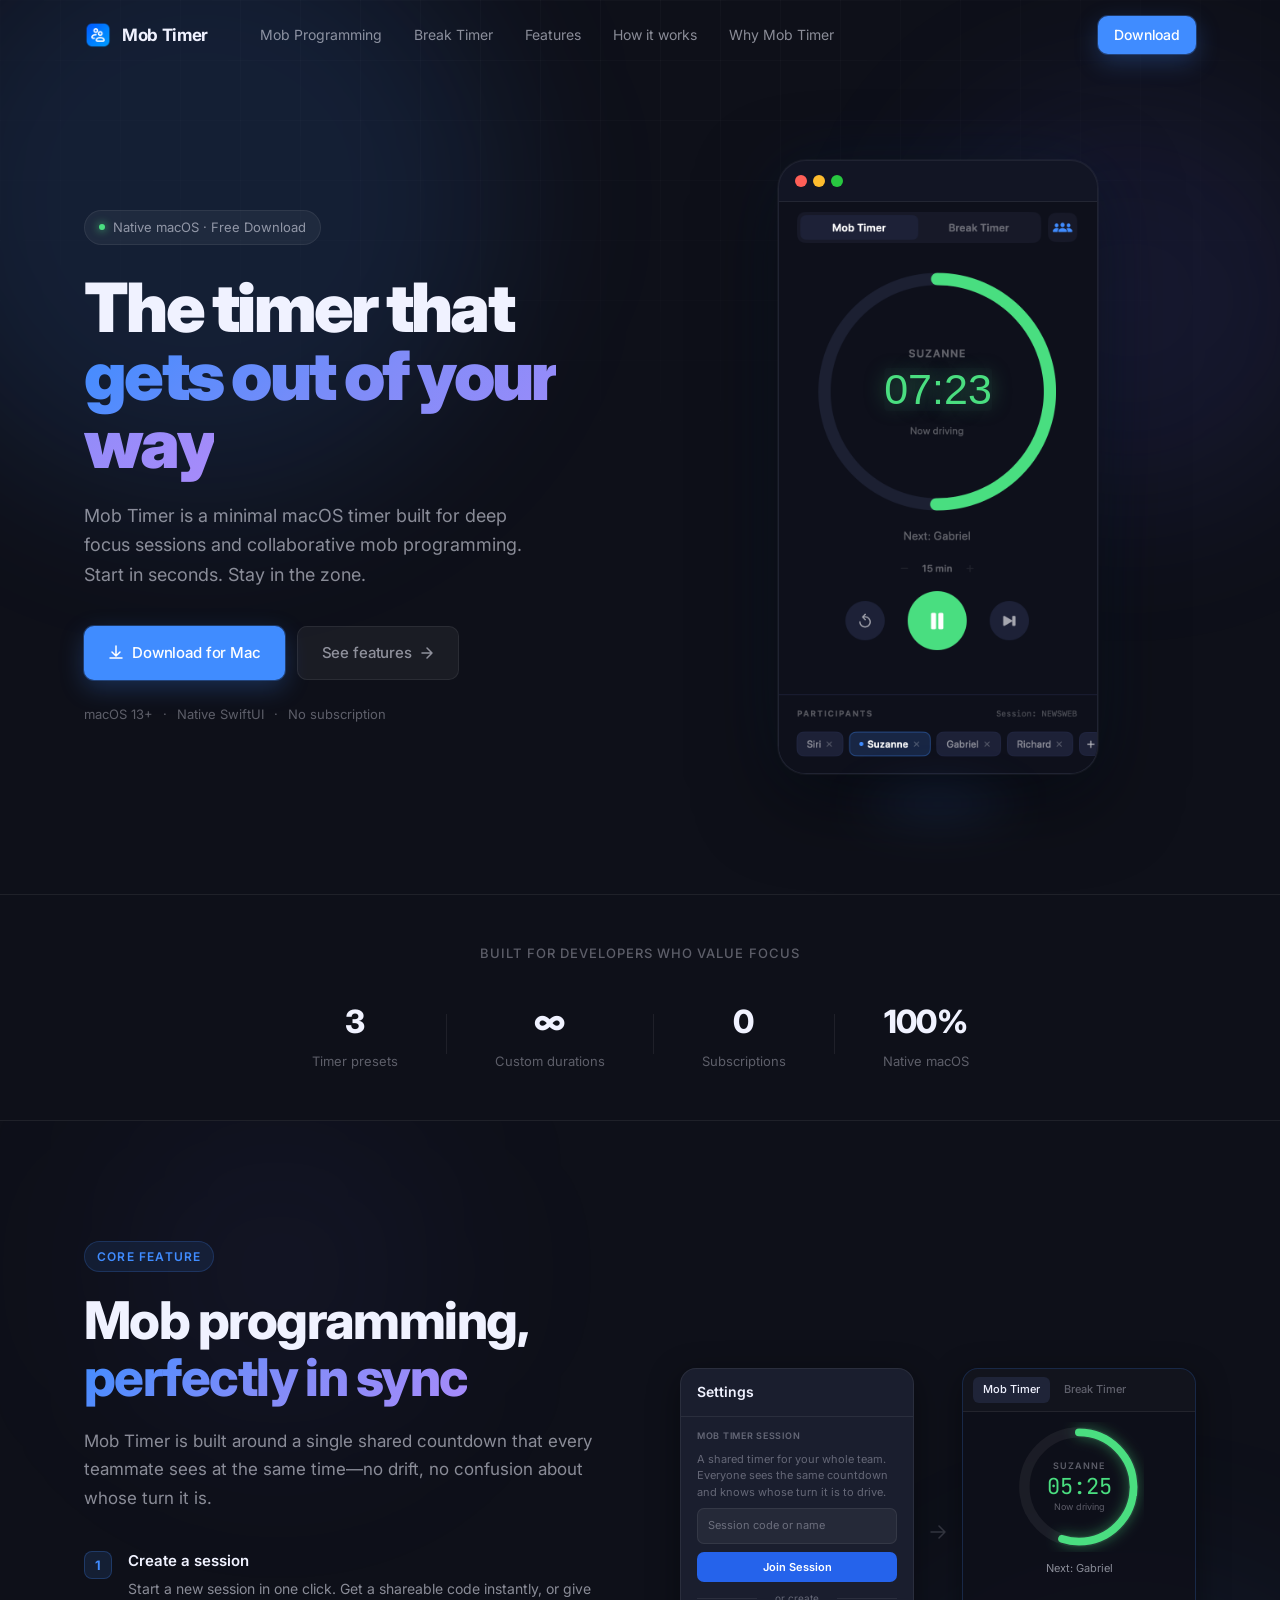
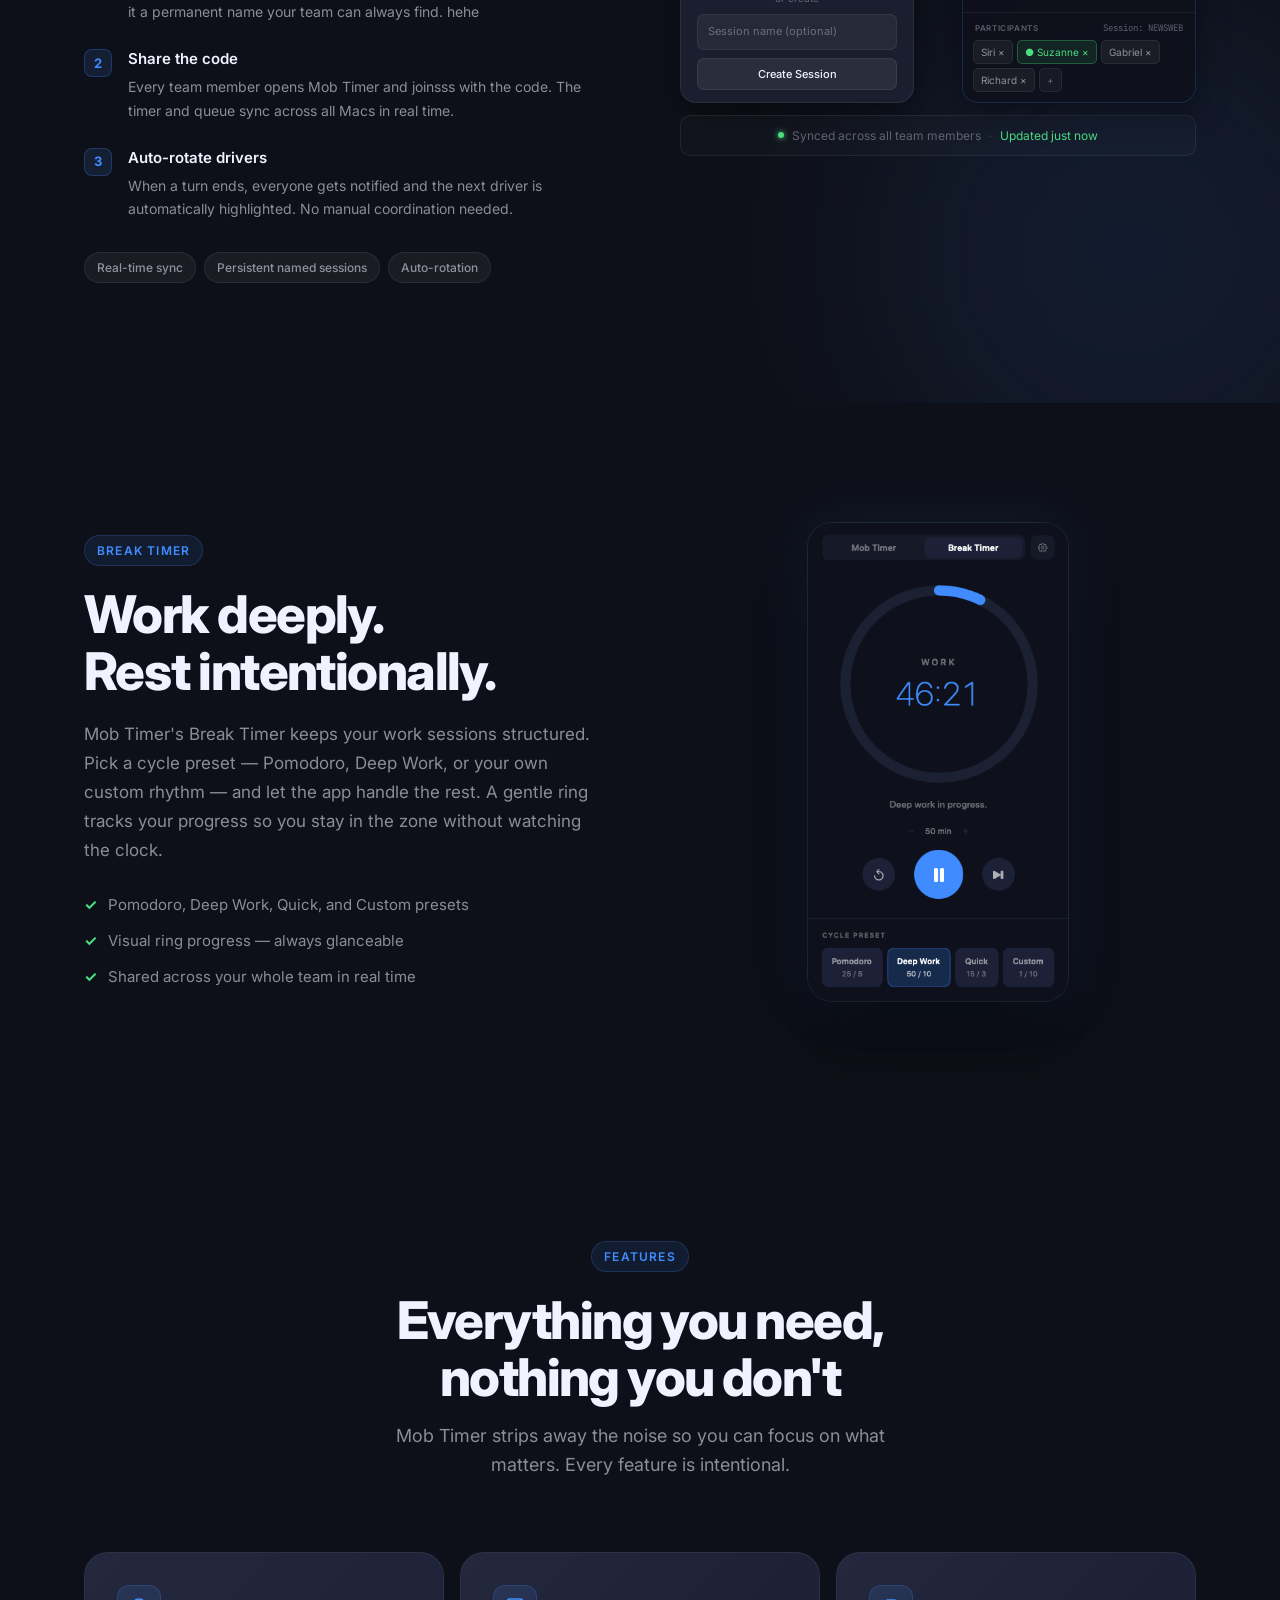
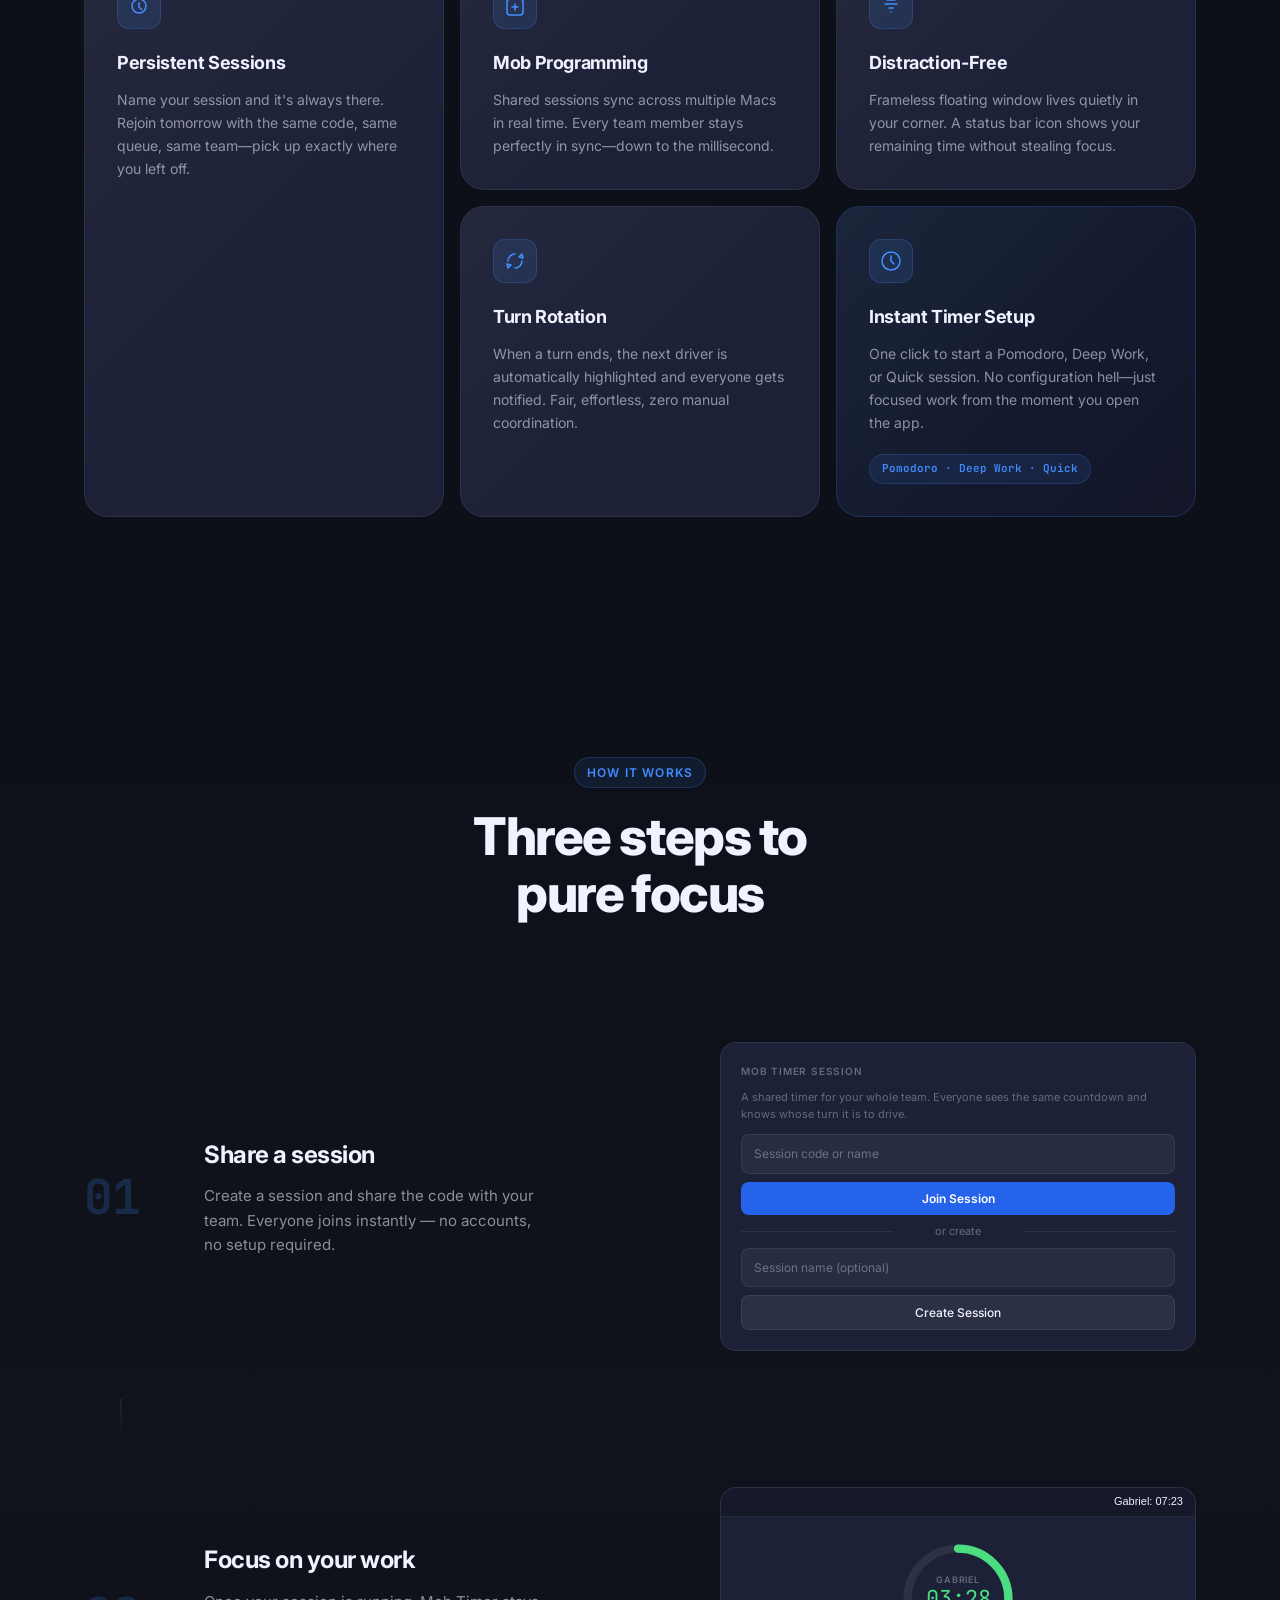
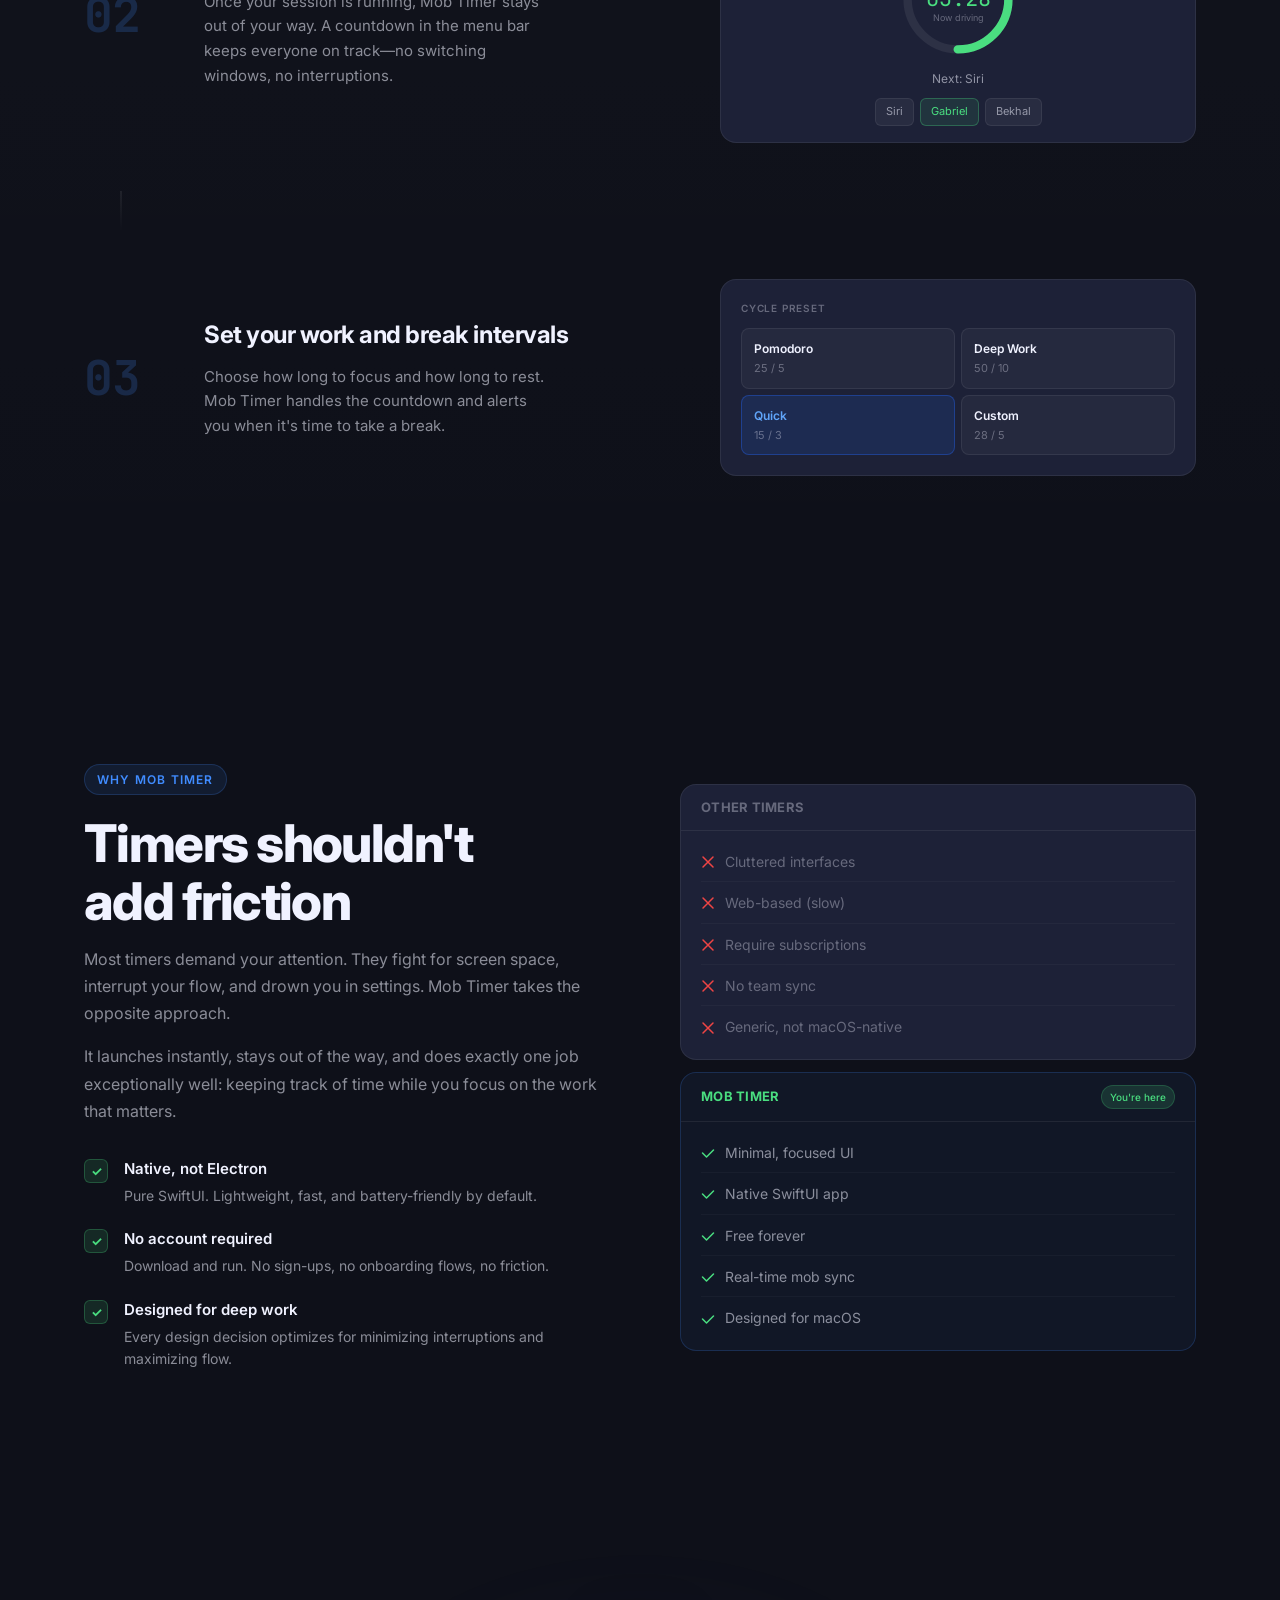
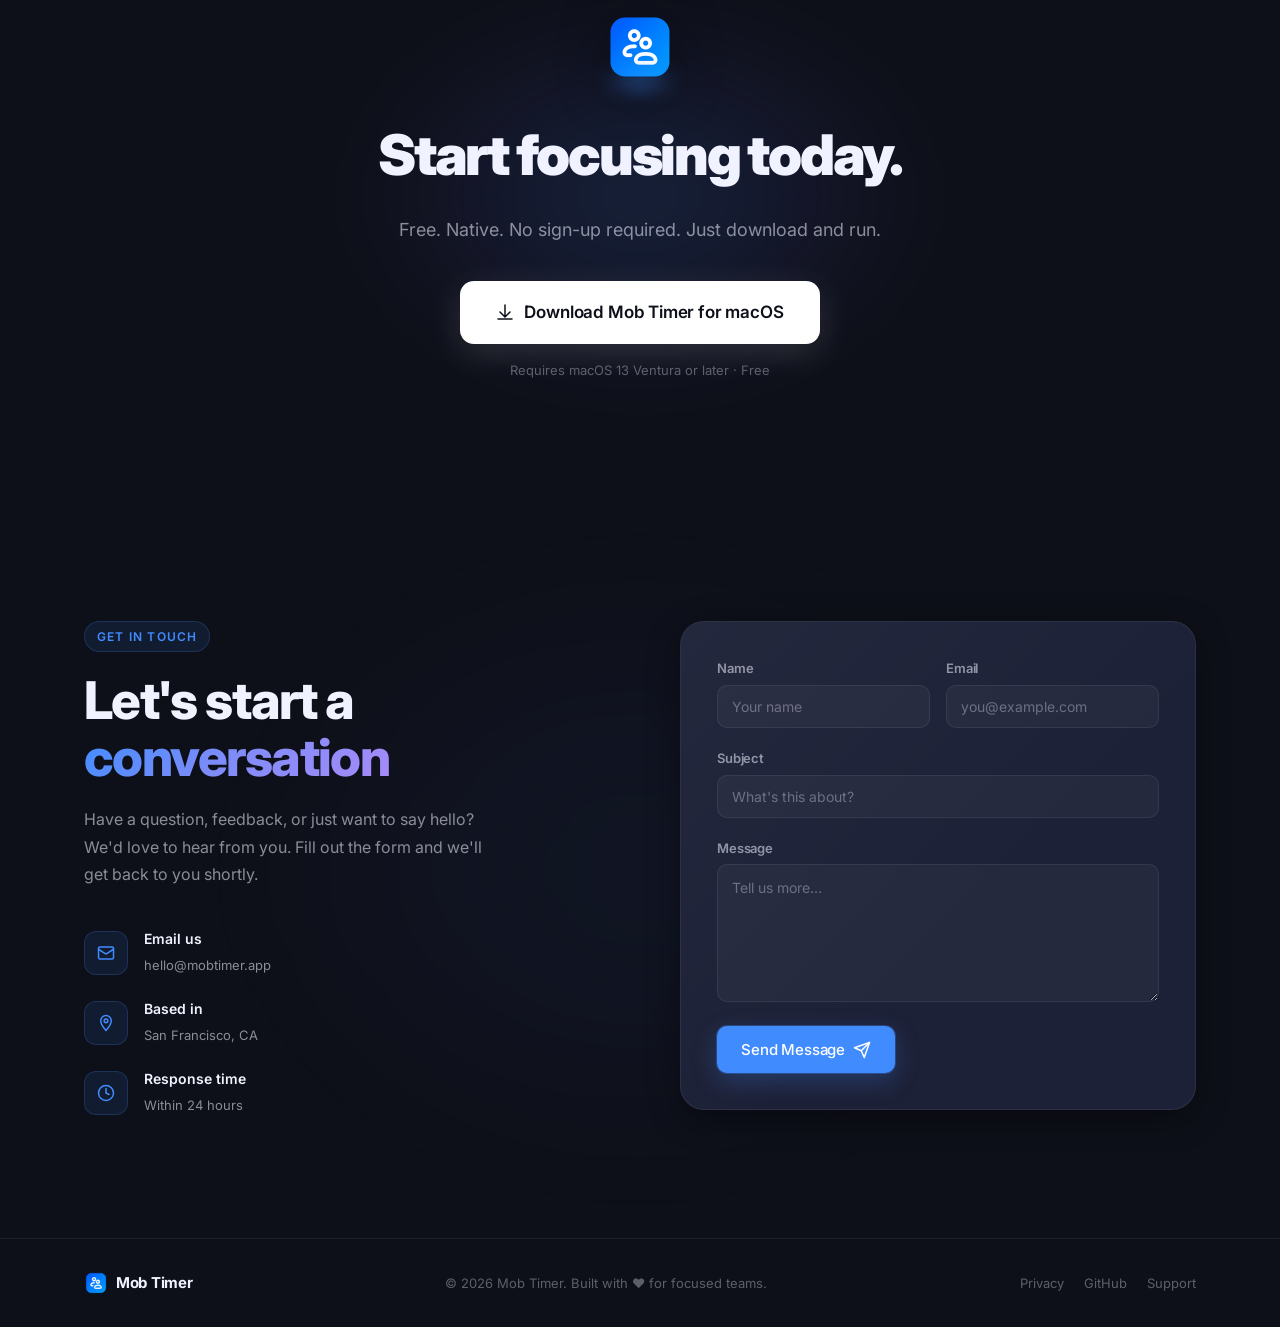
==== index.html @ cf14f9a5 "Initial commit" ====
<!DOCTYPE html>
<html lang="en" data-theme="dark">
  <head>
    <meta charset="UTF-8">
    <meta name="viewport" content="width=device-width, initial-scale=1.0">
    <link rel="icon" type="image/png" sizes="32x32" href="images/logo.png">
    <link rel="apple-touch-icon" sizes="180x180" href="apple-touch-icon.png">
    <title>Mob Timer — Focus Timer for macOS</title>
    <meta name="description"
      content="A minimal macOS timer designed for deep focus and mob programming. Start instantly, stay focused, get notified.">
    <link rel="stylesheet" href="style.css">
    <link rel="preconnect" href="https://fonts.googleapis.com">
    <link rel="preconnect" href="https://fonts.gstatic.com" crossorigin="">
    <link
      href="https://fonts.googleapis.com/css2?family=Inter:wght@300;400;500;600;700;800;900&amp;family=JetBrains+Mono:wght@400;500&amp;display=swap"
      rel="stylesheet">
    <script>
      window.va = window.va || function() {
        (window.vaq = window.vaq || []).push(arguments);
      };
    </script>
    <script defer src="/_vercel/insights/script.js"></script>
  </head>
  <body>
    <nav class="nav" id="nav">
      <div class="nav-inner">
        <a href="#" class="nav-logo">
          <img src="/images/logo.png" alt="Mob Timer" width="28" height="28">
          <span>Mob Timer</span>
        </a>
        <button class="nav-toggle" id="nav-toggle" aria-label="Toggle navigation" aria-expanded="false">
          <span class="hamburger-line"></span>
          <span class="hamburger-line"></span>
          <span class="hamburger-line"></span>
        </button>

        <ul class="nav-links" id="nav-links">
          <li><a href="#mob-programming">Mob Programming</a></li>
          <li><a href="#break-timer">Break Timer</a></li>
          <li><a href="#features">Features</a></li>
          <li><a href="#how-it-works">How it works</a></li>
          <li><a href="#why-mob-timer">Why Mob Timer</a></li>
        </ul>
        <a href="#download" class="btn btn-sm btn-primary nav-download-btn">Download</a>
      </div>

      <!-- Mobile menu overlay -->
      <div class="mobile-menu-overlay" id="mobile-menu-overlay"></div>

      <!-- Mobile menu panel -->
      <div class="mobile-menu" id="mobile-menu">
        <ul class="mobile-menu-links">
          <li><a href="#mob-programming">Mob Programming</a></li>
          <li><a href="#break-timer">Break Timer</a></li>
          <li><a href="#features">Features</a></li>
          <li><a href="#how-it-works">How it works</a></li>
          <li><a href="#why-mob-timer">Why Mob Timer</a></li>
          <li><a href="#contact">Contact</a></li>
        </ul>
        <div class="mobile-menu-footer">
          <a href="#download" class="btn btn-primary btn-lg mobile-menu-download">
            <svg width="16" height="16" viewBox="0 0 16 16" fill="none">
              <path d="M8 1v9M4 7l4 4 4-4M2 13h12" stroke="currentColor" stroke-width="1.5" stroke-linecap="round"
                stroke-linejoin="round"></path>
            </svg>
            Download for Mac
          </a>
          <div class="mobile-menu-meta">
            <span>macOS 13+</span>
            <span class="meta-dot">·</span>
            <span>Free</span>
          </div>
        </div>
      </div>
    </nav>

    <!-- ========== HERO ========== -->
    <section class="hero" id="hero">
      <div class="hero-bg">
        <div class="hero-glow hero-glow-1"></div>
        <div class="hero-glow hero-glow-2"></div>
        <div class="hero-grid"></div>
      </div>

      <div class="container">
        <div class="hero-content">
          <div class="hero-badge"><span class="badge-dot"></span>Native macOS · Free Download</div>

          <h1 class="hero-title" data-klar-edit>The timer that<br><span class="gradient-text">gets out of your
              way</span></h1>

          <p class="hero-subtitle">Mob Timer is a minimal macOS timer built for deep focus sessions and collaborative
            mob programming. Start in seconds. Stay in the zone.</p>

          <div class="hero-actions">
            <a href="#download" class="btn btn-primary btn-lg">
              <svg width="16" height="16" viewBox="0 0 16 16" fill="none">
                <path d="M8 1v9M4 7l4 4 4-4M2 13h12" stroke="currentColor" stroke-width="1.5" stroke-linecap="round"
                  stroke-linejoin="round"></path>
              </svg>
              Download for Mac
            </a>
            <a href="/assets/Mob Timer.dmg" download="" class="btn btn-ghost btn-lg">
              See features
              <svg width="14" height="14" viewBox="0 0 14 14" fill="none">
                <path d="M2 7h10M7 2l5 5-5 5" stroke="currentColor" stroke-width="1.5" stroke-linecap="round"
                  stroke-linejoin="round"></path>
              </svg>
            </a>
          </div>

          <div class="hero-meta">
            <span>macOS 13+</span>
            <span class="meta-dot">·</span>
            <span>Native SwiftUI</span>
            <span class="meta-dot">·</span>
            <span>No subscription</span>
          </div>
        </div>

        <!-- App Window Mockup -->
        <div class="hero-visual">
          <div class="app-window app-window-mob">
            <div class="window-chrome">
              <div class="window-dots">
                <span class="dot dot-red"></span>
                <span class="dot dot-yellow"></span>
                <span class="dot dot-green"></span>
              </div>
            </div>
            <div class="window-body mob-window-body">
              <img src="/images/app-screenshot.png" alt="Mob Timer app" class="app-screenshot">
              <div class="screenshot-time-overlay" id="screenshot-timer">
                07:28
              </div>
            </div>
          </div>
          <div class="window-reflection"></div>
        </div>
      </div>
    </section>

    <!-- ========== SOCIAL PROOF ========== -->
    <section class="social-proof" id="social-proof">
      <div class="container">
        <p class="proof-label">Built for developers who value focus</p>
        <div class="proof-stats">
          <div class="stat">
            <span class="stat-num">3</span>
            <span class="stat-desc">Timer presets</span>
          </div>
          <div class="stat-divider"></div>
          <div class="stat">
            <span class="stat-num">∞</span>
            <span class="stat-desc">Custom durations</span>
          </div>
          <div class="stat-divider"></div>
          <div class="stat">
            <span class="stat-num">0</span>
            <span class="stat-desc">Subscriptions</span>
          </div>
          <div class="stat-divider"></div>
          <div class="stat">
            <span class="stat-num">100%</span>
            <span class="stat-desc">Native macOS</span>
          </div>
        </div>
      </div>
    </section>

    <!-- ========== MOB PROGRAMMING ========== -->
    <section class="mob-section" id="mob-programming">
      <div class="mob-bg">
        <div class="mob-glow mob-glow-1"></div>
        <div class="mob-glow mob-glow-2"></div>
      </div>
      <div class="container">
        <div class="mob-layout">
          <div class="mob-copy">
            <div class="section-tag">Core Feature</div>
            <h2 class="section-title" style="text-align: left">
              Mob programming,<br><span class="gradient-text">perfectly in sync</span>
            </h2>
            <p class="mob-lead">
              Mob Timer is built around a single shared countdown that every
              teammate sees at the same time—no drift, no confusion about whose
              turn it is.
            </p>

            <div class="mob-steps" data-klar-list>
              <div class="mob-step">
                <div class="mob-step-num">1</div>
                <div>
                  <strong>Create a session</strong>
                  <p>Start a new session in one click. Get a shareable code instantly, or give it a permanent name your
                    team can always find. hehe</p>
                </div>
              </div>
              <div class="mob-step">
                <div class="mob-step-num">2</div>
                <div>
                  <strong>Share the code</strong>
                  <p>Every team member opens Mob Timer and joinsss with the code. The timer and queue sync across all
                    Macs in real time.</p>
                </div>
              </div>
              <div class="mob-step">
                <div class="mob-step-num">3</div>
                <div>
                  <strong>Auto-rotate drivers</strong>
                  <p>
                    When a turn ends, everyone gets notified and the next driver
                    is automatically highlighted. No manual coordination needed.
                  </p>
                </div>
              </div>
            </div>

            <div class="mob-tags" data-list><span class="mob-tag">Real-time sync</span>
              <span class="mob-tag">Persistent named sessions</span>
              <span class="mob-tag">Auto-rotation</span>
            </div>
          </div>

          <div class="mob-visual">
            <div class="mob-flow">
              <!-- Settings / Join card -->
              <div class="flow-card flow-card-create">
                <div class="flow-settings-title">Settings</div>
                <div class="flow-settings-section">
                  <div class="flow-settings-label">MOB TIMER SESSION</div>
                  <div class="flow-settings-desc">
                    A shared timer for your whole team. Everyone sees the same
                    countdown and knows whose turn it is to drive.
                  </div>
                  <div class="flow-input-field">Session code or name</div>
                  <button class="flow-join-btn">Join Session</button>
                  <div class="flow-or-divider">or create</div>
                  <div class="flow-input-field">Session name (optional)</div>
                  <button class="flow-create-btn">Create Session</button>
                </div>
              </div>

              <!-- Arrow -->
              <div class="flow-arrow">
                <svg width="24" height="24" viewBox="0 0 24 24" fill="none">
                  <path d="M5 12h14M13 6l6 6-6 6" stroke="currentColor" stroke-width="1.5" stroke-linecap="round"
                    stroke-linejoin="round"></path>
                </svg>
              </div>

              <!-- Active Mob Timer card -->
              <div class="flow-card flow-card-active">
                <div class="flow-app-tabs">
                  <span class="flow-app-tab active">Mob Timer</span>
                  <span class="flow-app-tab">Break Timer</span>
                </div>

                <div class="flow-ring-wrap">
                  <svg viewBox="0 0 100 100" class="flow-ring-svg">
                    <circle cx="50" cy="50" r="42" class="ring-track"></circle>
                    <circle cx="50" cy="50" r="42" class="ring-progress flow-ring-progress" style="--progress: 0.55">
                    </circle>
                  </svg>
                  <div class="flow-ring-inner">
                    <div class="flow-driver-name">SUZANNE</div>
                    <span class="flow-time" id="flow-time">05:06</span>
                    <div class="flow-driving-sub">Now driving</div>
                  </div>
                </div>

                <div class="flow-next-label">Next: Gabriel</div>

                <div style="flex: 1"></div>

                <div class="flow-participants-bar">
                  <span class="flow-p-label">PARTICIPANTS</span>
                  <span class="flow-session-code">Session: NEWSWEB</span>
                </div>
                <div class="flow-chips">
                  <span class="flow-chip">Siri ×</span>
                  <span class="flow-chip flow-chip-active">● Suzanne ×</span>
                  <span class="flow-chip">Gabriel ×</span>
                  <span class="flow-chip">Richard ×</span>
                  <span class="flow-chip flow-chip-add">+</span>
                </div>

                <!-- Notification toast -->
                <div class="flow-toast" id="flow-toast">
                  <span class="flow-toast-icon">🔔</span>
                  <div class="flow-toast-text">
                    <strong>Turn complete!</strong>
                    <span>Gabriel is now driving.</span>
                  </div>
                </div>
              </div>
            </div>

            <!-- Sync indicator -->
            <div class="mob-sync-bar">
              <div class="sync-dot"></div>
              <span>Synced across all team members</span>
              <span class="sync-sep">·</span>
              <span class="sync-ts">Updated just now</span>
            </div>
          </div>
        </div>
      </div>
    </section>

    <!-- ========== BREAK TIMER ========== -->
    <section class="app-showcase" id="break-timer">
      <div class="container">
        <div class="app-showcase-inner">
          <div class="app-showcase-content">
            <div class="section-tag">Break Timer</div>
            <h2 class="section-title" style="text-align: left">Work deeply.<br>Rest intentionally.</h2>
            <p class="app-showcase-desc">
              Mob Timer's Break Timer keeps your work sessions structured. Pick
              a cycle preset — Pomodoro, Deep Work, or your own custom rhythm —
              and let the app handle the rest. A gentle ring tracks your
              progress so you stay in the zone without watching the clock.
            </p>
            <ul class="app-showcase-points">
              <li>Pomodoro, Deep Work, Quick, and Custom presets</li>
              <li>Visual ring progress — always glanceable</li>
              <li>Shared across your whole team in real time</li>
            </ul>
          </div>
          <div class="app-showcase-visual">
            <img src="/images/app-break-timer.png" alt="Mob Timer Break Timer" class="app-showcase-img">
          </div>
        </div>
      </div>
    </section>

    <!-- ========== FEATURES ========== -->
    <section class="features" id="features">
      <div class="container">
        <div class="section-header">
          <div class="section-tag">Features</div>
          <h2 class="section-title">Everything you need,<br>nothing you don't</h2>
          <p class="section-subtitle">
            Mob Timer strips away the noise so you can focus on what matters.
            Every feature is intentional.
          </p>
        </div>

        <div class="features-grid">
          <div class="feature-card feature-card-large">
            <div class="feature-icon">
              <svg width="22" height="22" viewBox="0 0 22 22" fill="none">
                <path d="M11 3C7.134 3 4 6.134 4 10s3.134 7 7 7 7-3.134 7-7-3.134-7-7-7z" stroke="currentColor"
                  stroke-width="1.5"></path>
                <path d="M11 7v4l2.5 2.5" stroke="currentColor" stroke-width="1.5" stroke-linecap="round"></path>
              </svg>
            </div>
            <h3>Persistent Sessions</h3>
            <p>
              Name your session and it's always there. Rejoin tomorrow with the
              same code, same queue, same team—pick up exactly where you left
              off.
            </p>
          </div>

          <div class="feature-card">
            <div class="feature-icon">
              <svg width="22" height="22" viewBox="0 0 22 22" fill="none">
                <rect x="3" y="3" width="16" height="16" rx="3" stroke="currentColor" stroke-width="1.5"></rect>
                <path d="M8 11h6M11 8v6" stroke="currentColor" stroke-width="1.5" stroke-linecap="round"></path>
              </svg>
            </div>
            <h3>Mob Programming</h3>
            <p>
              Shared sessions sync across multiple Macs in real time. Every team
              member stays perfectly in sync—down to the millisecond.
            </p>
          </div>

          <div class="feature-card">
            <div class="feature-icon">
              <svg width="22" height="22" viewBox="0 0 22 22" fill="none">
                <path d="M7 4h8M5 8h12M9 12h4M11 16v0" stroke="currentColor" stroke-width="1.5" stroke-linecap="round">
                </path>
              </svg>
            </div>
            <h3>Distraction-Free</h3>
            <p>
              Frameless floating window lives quietly in your corner. A status
              bar icon shows your remaining time without stealing focus.
            </p>
          </div>

          <div class="feature-card">
            <div class="feature-icon">
              <svg width="22" height="22" viewBox="0 0 22 22" fill="none">
                <path d="M4 11a7 7 0 0 1 7-7M18 11a7 7 0 0 1-7 7" stroke="currentColor" stroke-width="1.5"
                  stroke-linecap="round"></path>
                <path d="M15 7l3-3 1 4-4-1M7 15l-3 3-1-4 4 1" stroke="currentColor" stroke-width="1.5"
                  stroke-linecap="round" stroke-linejoin="round"></path>
              </svg>
            </div>
            <h3>Turn Rotation</h3>
            <p>
              When a turn ends, the next driver is automatically highlighted and
              everyone gets notified. Fair, effortless, zero manual
              coordination.
            </p>
          </div>

          <div class="feature-card feature-card-accent">
            <div class="feature-icon">
              <svg width="22" height="22" viewBox="0 0 22 22" fill="none">
                <circle cx="11" cy="11" r="9" stroke="currentColor" stroke-width="1.5"></circle>
                <path d="M11 6v5l3 3" stroke="currentColor" stroke-width="1.5" stroke-linecap="round"></path>
              </svg>
            </div>
            <h3>Instant Timer Setup</h3>
            <p>
              One click to start a Pomodoro, Deep Work, or Quick session. No
              configuration hell—just focused work from the moment you open the
              app.
            </p>
            <div class="feature-pill">Pomodoro · Deep Work · Quick</div>
          </div>
        </div>
      </div>
    </section>

    <!-- ========== HOW IT WORKS ========== -->
    <section class="how-it-works" id="how-it-works">
      <div class="container">
        <div class="section-header">
          <div class="section-tag">How it works</div>
          <h2 class="section-title">Three steps to<br>pure focus</h2>
        </div>

        <div class="steps">
          <div class="step">
            <div class="step-number">01</div>
            <div class="step-content">
              <h3>Share a session</h3>
              <p>
                Create a session and share the code with your team. Everyone
                joins instantly — no accounts, no setup required.
              </p>
            </div>
            <div class="step-visual">
              <div class="step-card step-card-session">
                <div class="app-settings-label">MOB TIMER SESSION</div>
                <div class="app-settings-desc">
                  A shared timer for your whole team. Everyone sees the same
                  countdown and knows whose turn it is to drive.
                </div>
                <div class="app-input-field">Session code or name</div>
                <button class="app-join-btn">Join Session</button>
                <div class="app-divider">or create</div>
                <div class="app-input-field">Session name (optional)</div>
                <button class="app-create-btn">Create Session</button>
              </div>
            </div>
          </div>

          <div class="step-connector">
            <div class="connector-line"></div>
          </div>

          <div class="step">
            <div class="step-number">02</div>
            <div class="step-content">
              <h3>Focus on your work</h3>
              <p>
                Once your session is running, Mob Timer stays out of your way. A
                countdown in the menu bar keeps everyone on track—no switching
                windows, no interruptions.
              </p>
            </div>
            <div class="step-visual">
              <div class="step-card step-card-timer">
                <div class="step-menubar">
                  <span class="step-menubar-spacer"></span>
                  <span class="step-menubar-item" id="step-menubar-time">Gabriel: 07:28</span>
                </div>
                <div class="app-ring-container">
                  <svg viewBox="0 0 100 100" class="app-ring-svg">
                    <circle cx="50" cy="50" r="42" class="app-ring-track"></circle>
                    <circle cx="50" cy="50" r="42" class="app-ring-progress" id="step-ring-progress"
                      style="--progress: 0.5"></circle>
                  </svg>
                  <div class="app-ring-inner">
                    <div class="app-ring-name">GABRIEL</div>
                    <div class="app-ring-time">03:28</div>
                    <div class="app-ring-label">Now driving</div>
                  </div>
                </div>
                <div class="app-next-label">Next: Siri</div>
                <div class="app-participants-row">
                  <span class="app-participant">Siri</span>
                  <span class="app-participant active">Gabriel</span>
                  <span class="app-participant">Bekhal</span>
                </div>
              </div>
            </div>
          </div>

          <div class="step-connector">
            <div class="connector-line"></div>
          </div>

          <div class="step">
            <div class="step-number">03</div>
            <div class="step-content">
              <h3>Set your work and break intervals</h3>
              <p>
                Choose how long to focus and how long to rest. Mob Timer handles
                the countdown and alerts you when it's time to take a break.
              </p>
            </div>
            <div class="step-visual">
              <div class="step-card step-card-presets">
                <div class="app-settings-label">CYCLE PRESET</div>
                <div class="app-preset-grid">
                  <div class="app-preset-item">
                    <div class="app-preset-name">Pomodoro</div>
                    <div class="app-preset-sub">25 / 5</div>
                  </div>
                  <div class="app-preset-item">
                    <div class="app-preset-name">Deep Work</div>
                    <div class="app-preset-sub">50 / 10</div>
                  </div>
                  <div class="app-preset-item active">
                    <div class="app-preset-name">Quick</div>
                    <div class="app-preset-sub">15 / 3</div>
                  </div>
                  <div class="app-preset-item">
                    <div class="app-preset-name">Custom</div>
                    <div class="app-preset-sub">28 / 5</div>
                  </div>
                </div>
              </div>
            </div>
          </div>
        </div>
      </div>
    </section>

    <!-- ========== APP PREVIEW ========== -->
    <section class="preview" id="preview" style="display: none">
      <div class="container">
        <div class="section-header">
          <div class="section-tag">App Preview</div>
          <h2 class="section-title">
            Built for the way<br>you actually work
          </h2>
          <p class="section-subtitle">
            Every pixel designed to minimize friction and maximize focus.
          </p>
        </div>

        <div class="preview-grid">
          <!-- Mob Timer Preview -->
          <div class="preview-window preview-window-main">
            <div class="window-chrome">
              <div class="window-dots">
                <span class="dot dot-red"></span>
                <span class="dot dot-yellow"></span>
                <span class="dot dot-green"></span>
              </div>
            </div>
            <div class="window-body preview-body">
              <div class="app-tabs">
                <button class="app-tab active">Mob Timer</button>
                <button class="app-tab">Break Timer</button>
                <button class="app-tab app-tab-icon">
                  <svg width="16" height="12" viewBox="0 0 20 14" fill="none">
                    <ellipse cx="10" cy="10" rx="4" ry="4" fill="#4a9eff" opacity="0.3"></ellipse>
                    <circle cx="10" cy="10" r="3" fill="#4a9eff"></circle>
                    <ellipse cx="4" cy="9" rx="3" ry="3" fill="#4a9eff" opacity="0.6"></ellipse>
                    <ellipse cx="16" cy="9" rx="3" ry="3" fill="#4a9eff" opacity="0.6"></ellipse>
                  </svg>
                </button>
              </div>
              <div class="pv-ring-wrap">
                <svg viewBox="0 0 180 180" class="pv-ring-svg">
                  <circle cx="90" cy="90" r="75" class="pv-ring-track"></circle>
                  <circle cx="90" cy="90" r="75" class="pv-ring-progress pv-ring-green" style="--progress: 0.78">
                  </circle>
                </svg>
                <div class="pv-ring-inner">
                  <div class="pv-driver-name">GABRIEL</div>
                  <div class="pv-time pv-time-green">03:28</div>
                  <div class="pv-sublabel">Now driving</div>
                </div>
              </div>
              <div class="pv-next">Next: Siri</div>
              <div class="pv-duration-row">
                <span class="pv-dur-btn">−</span>
                <span class="pv-dur-val">15 min</span>
                <span class="pv-dur-btn">+</span>
              </div>
              <div class="pv-controls">
                <button class="pv-ctrl-btn">↺</button>
                <button class="pv-ctrl-btn pv-ctrl-main pv-ctrl-green">
                  ⏸
                </button>
                <button class="pv-ctrl-btn">⏭</button>
              </div>
              <div class="pv-participants-section">
                <div class="pv-participants-header">
                  <span class="pv-participants-label">PARTICIPANTS</span>
                  <span class="pv-session-tag">Session: NEWSWEB <span class="pv-dot-green">●</span></span>
                </div>
                <div class="pv-chips">
                  <span class="pv-chip">Siri ×</span>
                  <span class="pv-chip">Bekhal ×</span>
                  <span class="pv-chip pv-chip-active">● Gabriel ×</span>
                  <span class="pv-chip pv-chip-add">+</span>
                </div>
              </div>
            </div>
          </div>

          <!-- Break Timer Preview -->
          <div class="preview-window preview-window-side">
            <div class="window-chrome">
              <div class="window-dots">
                <span class="dot dot-red"></span>
                <span class="dot dot-yellow"></span>
                <span class="dot dot-green"></span>
              </div>
            </div>
            <div class="window-body preview-body">
              <div class="app-tabs">
                <button class="app-tab">Mob Timer</button>
                <button class="app-tab active">Break Timer</button>
                <button class="app-tab app-tab-icon">
                  <svg width="16" height="12" viewBox="0 0 20 14" fill="none">
                    <ellipse cx="10" cy="10" rx="4" ry="4" fill="#4a9eff" opacity="0.3"></ellipse>
                    <circle cx="10" cy="10" r="3" fill="#4a9eff"></circle>
                    <ellipse cx="4" cy="9" rx="3" ry="3" fill="#4a9eff" opacity="0.6"></ellipse>
                    <ellipse cx="16" cy="9" rx="3" ry="3" fill="#4a9eff" opacity="0.6"></ellipse>
                  </svg>
                </button>
              </div>
              <div class="pv-ring-wrap">
                <svg viewBox="0 0 180 180" class="pv-ring-svg">
                  <circle cx="90" cy="90" r="75" class="pv-ring-track"></circle>
                  <circle cx="90" cy="90" r="75" class="pv-ring-progress pv-ring-blue" style="--progress: 0"></circle>
                </svg>
                <div class="pv-ring-inner">
                  <div class="pv-driver-name">WORK</div>
                  <div class="pv-time pv-time-blue">28:00</div>
                  <div class="pv-sublabel">Locked in. Keep it up.</div>
                </div>
              </div>
              <div class="pv-duration-row">
                <span class="pv-dur-btn">−</span>
                <span class="pv-dur-val">28 min</span>
                <span class="pv-dur-btn">+</span>
              </div>
              <div class="pv-controls">
                <button class="pv-ctrl-btn">↺</button>
                <button class="pv-ctrl-btn pv-ctrl-main pv-ctrl-blue">▶</button>
                <button class="pv-ctrl-btn">⏭</button>
              </div>
              <div class="pv-participants-section">
                <div class="pv-participants-header">
                  <span class="pv-participants-label">CYCLE PRESET</span>
                  <span class="pv-session-tag">Session: NEWSWEB <span class="pv-dot-green">●</span></span>
                </div>
                <div class="pv-preset-grid">
                  <div class="pv-preset">
                    Pomodoro<br><small>25 / 5</small>
                  </div>
                  <div class="pv-preset">
                    Deep Work<br><small>50 / 10</small>
                  </div>
                  <div class="pv-preset">Quick<br><small>15 / 3</small></div>
                  <div class="pv-preset pv-preset-active">
                    Custom<br><small>28 / 5</small>
                  </div>
                </div>
              </div>
            </div>
          </div>

          <!-- Settings Preview -->
          <div class="preview-menubar">
            <div class="menubar-window pv-settings-panel">
              <div class="pv-settings-title">Settings</div>
              <div class="pv-settings-section">
                <div class="pv-settings-section-title">Mob Timer Session</div>
                <div class="pv-settings-section-desc">
                  A shared timer for your whole team. Everyone sees the same
                  countdown and knows whose turn it is to drive.
                </div>
                <div class="pv-connected-row">
                  <div>
                    <div class="pv-connected-label">CONNECTED</div>
                    <div class="pv-connected-name">NEWSWEB</div>
                  </div>
                  <div class="pv-connected-actions">
                    <button class="pv-icon-btn">⎘</button>
                    <button class="pv-leave-btn">Leave</button>
                  </div>
                </div>
              </div>
              <div class="pv-settings-section">
                <div class="pv-settings-section-title">Break Timer Sync</div>
                <div class="pv-settings-section-desc">
                  Join a session to sync your break timer with teammates. Break
                  phases are shared across all participants.
                </div>
                <div class="pv-connected-row">
                  <div>
                    <div class="pv-connected-label">CONNECTED</div>
                    <div class="pv-connected-name">NEWSWEB</div>
                  </div>
                  <div class="pv-connected-actions">
                    <button class="pv-icon-btn">⎘</button>
                    <button class="pv-leave-btn">Leave</button>
                  </div>
                </div>
              </div>
            </div>
          </div>
        </div>
      </div>
    </section>

    <!-- ========== WHY MOB TIMER ========== -->
    <section class="why" id="why-mob-timer">
      <div class="container">
        <div class="why-grid">
          <div class="why-content">
            <div class="section-tag">Why Mob Timer</div>
            <h2 class="section-title">Timers shouldn't<br>add friction</h2>
            <p class="why-body">
              Most timers demand your attention. They fight for screen space,
              interrupt your flow, and drown you in settings. Mob Timer takes
              the opposite approach.
            </p>
            <p class="why-body">
              It launches instantly, stays out of the way, and does exactly one
              job exceptionally well: keeping track of time while you focus on
              the work that matters.
            </p>
            <div class="why-points">
              <div class="why-point">
                <div class="why-check">✓</div>
                <div>
                  <strong>Native, not Electron</strong>
                  <p>
                    Pure SwiftUI. Lightweight, fast, and battery-friendly by
                    default.
                  </p>
                </div>
              </div>
              <div class="why-point">
                <div class="why-check">✓</div>
                <div>
                  <strong>No account required</strong>
                  <p>
                    Download and run. No sign-ups, no onboarding flows, no
                    friction.
                  </p>
                </div>
              </div>
              <div class="why-point">
                <div class="why-check">✓</div>
                <div>
                  <strong>Designed for deep work</strong>
                  <p>
                    Every design decision optimizes for minimizing interruptions
                    and maximizing flow.
                  </p>
                </div>
              </div>
            </div>
          </div>

          <div class="why-compare">
            <div class="compare-card">
              <div class="compare-header compare-bad">
                <span>Other timers</span>
              </div>
              <ul class="compare-list">
                <li class="compare-item bad">
                  <svg width="14" height="14" viewBox="0 0 14 14" fill="none">
                    <path d="M2 2l10 10M12 2L2 12" stroke="#ef4444" stroke-width="1.5" stroke-linecap="round"></path>
                  </svg>
                  Cluttered interfaces
                </li>
                <li class="compare-item bad">
                  <svg width="14" height="14" viewBox="0 0 14 14" fill="none">
                    <path d="M2 2l10 10M12 2L2 12" stroke="#ef4444" stroke-width="1.5" stroke-linecap="round"></path>
                  </svg>
                  Web-based (slow)
                </li>
                <li class="compare-item bad">
                  <svg width="14" height="14" viewBox="0 0 14 14" fill="none">
                    <path d="M2 2l10 10M12 2L2 12" stroke="#ef4444" stroke-width="1.5" stroke-linecap="round"></path>
                  </svg>
                  Require subscriptions
                </li>
                <li class="compare-item bad">
                  <svg width="14" height="14" viewBox="0 0 14 14" fill="none">
                    <path d="M2 2l10 10M12 2L2 12" stroke="#ef4444" stroke-width="1.5" stroke-linecap="round"></path>
                  </svg>
                  No team sync
                </li>
                <li class="compare-item bad">
                  <svg width="14" height="14" viewBox="0 0 14 14" fill="none">
                    <path d="M2 2l10 10M12 2L2 12" stroke="#ef4444" stroke-width="1.5" stroke-linecap="round"></path>
                  </svg>
                  Generic, not macOS-native
                </li>
              </ul>
            </div>
            <div class="compare-card compare-card-good">
              <div class="compare-header compare-good">
                <span>Mob Timer</span>
                <span class="compare-badge">You're here</span>
              </div>
              <ul class="compare-list">
                <li class="compare-item good">
                  <svg width="14" height="14" viewBox="0 0 14 14" fill="none">
                    <path d="M1.5 7l4 4 7-7" stroke="#4ade80" stroke-width="1.5" stroke-linecap="round"
                      stroke-linejoin="round"></path>
                  </svg>
                  Minimal, focused UI
                </li>
                <li class="compare-item good">
                  <svg width="14" height="14" viewBox="0 0 14 14" fill="none">
                    <path d="M1.5 7l4 4 7-7" stroke="#4ade80" stroke-width="1.5" stroke-linecap="round"
                      stroke-linejoin="round"></path>
                  </svg>
                  Native SwiftUI app
                </li>
                <li class="compare-item good">
                  <svg width="14" height="14" viewBox="0 0 14 14" fill="none">
                    <path d="M1.5 7l4 4 7-7" stroke="#4ade80" stroke-width="1.5" stroke-linecap="round"
                      stroke-linejoin="round"></path>
                  </svg>
                  Free forever
                </li>
                <li class="compare-item good">
                  <svg width="14" height="14" viewBox="0 0 14 14" fill="none">
                    <path d="M1.5 7l4 4 7-7" stroke="#4ade80" stroke-width="1.5" stroke-linecap="round"
                      stroke-linejoin="round"></path>
                  </svg>
                  Real-time mob sync
                </li>
                <li class="compare-item good">
                  <svg width="14" height="14" viewBox="0 0 14 14" fill="none">
                    <path d="M1.5 7l4 4 7-7" stroke="#4ade80" stroke-width="1.5" stroke-linecap="round"
                      stroke-linejoin="round"></path>
                  </svg>
                  Designed for macOS
                </li>
              </ul>
            </div>
          </div>
        </div>
      </div>
    </section>

    <!-- ========== DOWNLOAD CTA ========== -->
    <section class="download-cta" id="download">
      <div class="cta-bg">
        <div class="cta-glow"></div>
      </div>
      <div class="container">
        <div class="cta-content">
          <div class="cta-icon">
            <img src="/images/logo-large.png" alt="Mob Timer" width="72" height="72"
              style="filter: drop-shadow(0 12px 24px rgba(0, 0, 0, 0.5))">
          </div>
          <h2 class="cta-title">Start focusing today.</h2>
          <p class="cta-subtitle">
            Free. Native. No sign-up required. Just download and run.
          </p>
          <a href="#" id="download-btn" class="btn btn-cta">
            <svg width="18" height="18" viewBox="0 0 18 18" fill="none">
              <path d="M9 1v11M4 8l5 5 5-5M2 15h14" stroke="currentColor" stroke-width="1.5" stroke-linecap="round"
                stroke-linejoin="round"></path>
            </svg>
            Download Mob Timer for macOS
          </a>
          <p class="cta-meta">Requires macOS 13 Ventura or later · Free</p>
        </div>
      </div>
    </section>

    <!-- ========== CONTACT ========== -->
    <script>
      // Contact form interaction
      const contactForm = document.getElementById('contact-form');
      if (contactForm) {
        contactForm.addEventListener('submit', function(e) {
          e.preventDefault();

          const submitBtn = contactForm.querySelector('.contact-submit');
          const submitText = contactForm.querySelector('.contact-submit-text');
          const successMsg = document.getElementById('contact-success');

          // Disable button and show loading state
          submitBtn.disabled = true;
          submitBtn.style.opacity = '0.7';
          submitText.textContent = 'Sending...';

          // Simulate send delay
          setTimeout(() => {
            // Show success
            successMsg.classList.add('visible');
            submitText.textContent = 'Send Message';
            submitBtn.style.opacity = '1';
            submitBtn.disabled = false;

            // Reset form
            contactForm.reset();

            // Hide success after 5s
            setTimeout(() => {
              successMsg.classList.remove('visible');
            }, 5000);
          }, 1500);
        });
      }
    </script>
    <style>
      .contact-section {
        padding: 120px 0;
        position: relative;
        overflow: hidden;
      }

      .contact-section::before {
        content: "";
        position: absolute;
        top: 50%;
        left: 50%;
        transform: translate(-50%, -50%);
        width: 800px;
        height: 600px;
        background: radial-gradient(ellipse,
            rgba(64, 140, 255, 0.06) 0%,
            rgba(99, 102, 241, 0.03) 40%,
            transparent 70%);
        filter: blur(60px);
        pointer-events: none;
      }

      .contact-layout {
        display: grid;
        grid-template-columns: 1fr 1fr;
        gap: 80px;
        align-items: start;
        position: relative;
        z-index: 1;
      }

      .contact-info .section-tag {
        display: inline-block;
        margin-bottom: 20px;
      }

      .contact-info .section-title {
        text-align: left;
        margin-bottom: 20px;
      }

      .contact-desc {
        font-size: 16px;
        color: var(--text-2);
        line-height: 1.7;
        margin-bottom: 40px;
        max-width: 420px;
      }

      .contact-details {
        display: flex;
        flex-direction: column;
        gap: 20px;
      }

      .contact-detail-item {
        display: flex;
        align-items: center;
        gap: 16px;
      }

      .contact-detail-icon {
        width: 44px;
        height: 44px;
        background: rgba(64, 140, 255, 0.1);
        border: 1px solid rgba(64, 140, 255, 0.2);
        border-radius: 12px;
        display: flex;
        align-items: center;
        justify-content: center;
        color: var(--accent);
        flex-shrink: 0;
      }

      .contact-detail-item strong {
        display: block;
        font-size: 14px;
        font-weight: 600;
        color: var(--text);
        margin-bottom: 2px;
      }

      .contact-detail-item span {
        font-size: 13px;
        color: var(--text-2);
      }

      /* Form card */
      .contact-form-wrap {
        background: var(--bg-card);
        border: 1px solid var(--border);
        border-radius: var(--radius-lg);
        padding: 36px;
        box-shadow: var(--shadow);
        position: relative;
        overflow: hidden;
      }

      .contact-form-wrap::before {
        content: "";
        position: absolute;
        inset: 0;
        background: linear-gradient(135deg,
            rgba(255, 255, 255, 0.03) 0%,
            transparent 60%);
        pointer-events: none;
      }

      .contact-form {
        display: flex;
        flex-direction: column;
        gap: 20px;
        position: relative;
      }

      .form-row {
        display: grid;
        grid-template-columns: 1fr 1fr;
        gap: 16px;
      }

      .form-group {
        display: flex;
        flex-direction: column;
        gap: 6px;
      }

      .form-label {
        font-size: 13px;
        font-weight: 600;
        color: var(--text-2);
        letter-spacing: -0.01em;
      }

      .form-input {
        width: 100%;
        background: rgba(255, 255, 255, 0.04);
        border: 1px solid var(--border);
        border-radius: var(--radius-sm);
        padding: 12px 14px;
        font-size: 14px;
        color: var(--text);
        font-family: var(--font);
        outline: none;
        transition: all var(--transition);
        -webkit-font-smoothing: antialiased;
      }

      .form-input::placeholder {
        color: var(--text-3);
      }

      .form-input:hover {
        border-color: var(--border-hover);
        background: rgba(255, 255, 255, 0.06);
      }

      .form-input:focus {
        border-color: var(--accent);
        background: rgba(64, 140, 255, 0.04);
        box-shadow: 0 0 0 3px rgba(64, 140, 255, 0.1);
      }

      .form-textarea {
        resize: vertical;
        min-height: 120px;
        line-height: 1.6;
      }

      .contact-submit {
        align-self: flex-start;
        margin-top: 4px;
        position: relative;
        overflow: hidden;
      }

      .contact-submit-icon {
        transition: transform var(--transition);
      }

      .contact-submit:hover .contact-submit-icon {
        transform: translate(2px, -2px);
      }

      /* Success message */
      .contact-success {
        display: none;
        align-items: center;
        gap: 10px;
        padding: 14px 18px;
        background: rgba(74, 222, 128, 0.08);
        border: 1px solid rgba(74, 222, 128, 0.2);
        border-radius: var(--radius-sm);
        font-size: 14px;
        font-weight: 500;
        color: var(--accent-green);
        animation: fadeInUp 0.4s cubic-bezier(0.16, 1, 0.3, 1) both;
      }

      .contact-success.visible {
        display: flex;
      }

      /* Responsive */
      @media (max-width: 900px) {
        .contact-layout {
          grid-template-columns: 1fr;
          gap: 48px;
        }

        .contact-info .section-title {
          text-align: center;
        }

        .contact-info .section-tag {
          display: block;
          text-align: center;
        }

        .contact-desc {
          text-align: center;
          margin: 0 auto 40px;
        }

        .contact-details {
          align-items: center;
        }
      }

      @media (max-width: 640px) {
        .form-row {
          grid-template-columns: 1fr;
        }

        .contact-form-wrap {
          padding: 24px;
        }

        .contact-submit {
          width: 100%;
          justify-content: center;
        }
      }
    </style>
    <section id="contact" class="contact-section">
      <div class="container">
        <div class="contact-layout">
          <div class="contact-info">
            <span class="section-tag">Get in Touch</span>
            <h2 class="section-title">Let's start a<br><span class="gradient-text">conversation</span></h2>
            <p class="contact-desc">Have a question, feedback, or just want to say hello? We'd love to hear from you.
              Fill out the form and we'll get back to you shortly.</p>
            <div class="contact-details">
              <div class="contact-detail-item">
                <div class="contact-detail-icon">
                  <svg width="18" height="18" viewBox="0 0 24 24" fill="none" stroke="currentColor" stroke-width="2"
                    stroke-linecap="round" stroke-linejoin="round">
                    <rect x="2" y="4" width="20" height="16" rx="2"></rect>
                    <path d="m22 7-8.97 5.7a1.94 1.94 0 0 1-2.06 0L2 7"></path>
                  </svg>
                </div>
                <div>
                  <strong>Email us</strong>
                  <span>hello@mobtimer.app</span>
                </div>
              </div>
              <div class="contact-detail-item">
                <div class="contact-detail-icon">
                  <svg width="18" height="18" viewBox="0 0 24 24" fill="none" stroke="currentColor" stroke-width="2"
                    stroke-linecap="round" stroke-linejoin="round">
                    <path d="M12 2C8.13 2 5 5.13 5 9c0 5.25 7 13 7 13s7-7.75 7-13c0-3.87-3.13-7-7-7z"></path>
                    <circle cx="12" cy="9" r="2.5"></circle>
                  </svg>
                </div>
                <div>
                  <strong>Based in</strong>
                  <span>San Francisco, CA</span>
                </div>
              </div>
              <div class="contact-detail-item">
                <div class="contact-detail-icon">
                  <svg width="18" height="18" viewBox="0 0 24 24" fill="none" stroke="currentColor" stroke-width="2"
                    stroke-linecap="round" stroke-linejoin="round">
                    <circle cx="12" cy="12" r="10"></circle>
                    <polyline points="12 6 12 12 16 14"></polyline>
                  </svg>
                </div>
                <div>
                  <strong>Response time</strong>
                  <span>Within 24 hours</span>
                </div>
              </div>
            </div>
          </div>
          <div class="contact-form-wrap">
            <form id="contact-form" class="contact-form" onsubmit="return false;">
              <div class="form-row">
                <div class="form-group">
                  <label class="form-label" for="contact-name">Name</label>
                  <input class="form-input" type="text" id="contact-name" placeholder="Your name" required="">
                </div>
                <div class="form-group">
                  <label class="form-label" for="contact-email">Email</label>
                  <input class="form-input" type="email" id="contact-email" placeholder="you@example.com" required="">
                </div>
              </div>
              <div class="form-group">
                <label class="form-label" for="contact-subject">Subject</label>
                <input class="form-input" type="text" id="contact-subject" placeholder="What's this about?">
              </div>
              <div class="form-group">
                <label class="form-label" for="contact-message">Message</label>
                <textarea class="form-input form-textarea" id="contact-message" rows="5" placeholder="Tell us more..."
                  required=""></textarea>
              </div>
              <button type="submit" class="btn btn-primary btn-lg contact-submit">
                <span class="contact-submit-text">Send Message</span>
                <svg class="contact-submit-icon" width="18" height="18" viewBox="0 0 24 24" fill="none"
                  stroke="currentColor" stroke-width="2" stroke-linecap="round" stroke-linejoin="round">
                  <line x1="22" y1="2" x2="11" y2="13"></line>
                  <polygon points="22 2 15 22 11 13 2 9 22 2"></polygon>
                </svg>
              </button>
              <div id="contact-success" class="contact-success">
                <svg width="20" height="20" viewBox="0 0 24 24" fill="none" stroke="currentColor" stroke-width="2"
                  stroke-linecap="round" stroke-linejoin="round">
                  <path d="M22 11.08V12a10 10 0 1 1-5.93-9.14"></path>
                  <polyline points="22 4 12 14.01 9 11.01"></polyline>
                </svg>
                <span>Message sent! We'll get back to you soon.</span>
              </div>
            </form>
          </div>
        </div>
      </div>
    </section>

    <!-- ========== FOOTER ========== -->
    <footer class="footer">
      <div class="container">
        <div class="footer-inner">
          <div class="footer-brand">
            <img src="images/logo.png" alt="Mob Timer" width="24" height="24"
              style="border-radius: 6px; flex-shrink: 0">
            <span class="footer-name">Mob Timer</span>
          </div>
          <p class="footer-copy">
            © 2026 Mob Timer. Built with ♥ for focused teams.
          </p>
          <div class="footer-links">
            <a href="#">Privacy</a>
            <a href="#">GitHub</a>
            <a href="#">Support</a>
          </div>
        </div>
      </div>
    </footer>

    <!-- Password modal -->
    <div id="download-modal" class="dl-modal-overlay">
      <div class="dl-modal-box">
        <h3 class="dl-modal-title">Enter password to download</h3>
        <input id="dl-password" class="dl-modal-input" type="password" placeholder="Password" autocomplete="off">
        <p id="dl-error" class="dl-modal-error">Incorrect password</p>
        <div class="dl-modal-actions">
          <button id="dl-cancel" class="dl-btn-cancel">Cancel</button>
          <button id="dl-confirm" class="dl-btn-confirm">Download</button>
        </div>
      </div>
    </div>

    <script src="/script.js"></script>






  </body>
</html>
---- style.css ----
/* =============================================
   VARIABLES & RESET
   ============================================= */

:root {
  --bg: #0e1019;
  --bg-surface: #1a1e2e;
  --bg-elevated: #1f2438;
  --bg-card: #1d2137;
  --border: rgba(255, 255, 255, 0.07);
  --border-hover: rgba(255, 255, 255, 0.14);
  --accent: #408cff;
  --accent-2: #6366f1;
  --accent-green: #4ade80;
  --accent-glow: rgba(64, 140, 255, 0.15);
  --text: #f0f2ff;
  --text-2: rgba(240, 242, 255, 0.55);
  --text-3: rgba(240, 242, 255, 0.35);
  --font: "Inter", -apple-system, sans-serif;
  --mono: "JetBrains Mono", "SF Mono", monospace;
  --radius: 16px;
  --radius-sm: 10px;
  --radius-lg: 24px;
  --shadow: 0 8px 32px rgba(0, 0, 0, 0.4);
  --shadow-lg: 0 24px 80px rgba(0, 0, 0, 0.5);
  --transition: 0.2s cubic-bezier(0.4, 0, 0.2, 1);
}

*,
*::before,
*::after {
  box-sizing: border-box;
  margin: 0;
  padding: 0;
}

html {
  background-color: #0e1019;
}

html {
  scroll-behavior: smooth;
  font-size: 16px;
}

html {
  background: var(--bg);
}

body {
  font-family: var(--font);
  background: var(--bg);
  color: var(--text);
  line-height: 1.6;
  overflow-x: hidden;
  -webkit-font-smoothing: antialiased;
}

a {
  color: inherit;
  text-decoration: none;
}
button {
  border: none;
  background: none;
  cursor: pointer;
  font-family: var(--font);
  color: inherit;
}
img {
  max-width: 100%;
  display: block;
}

/* =============================================
   LAYOUT
   ============================================= */

.container {
  max-width: 1160px;
  margin: 0 auto;
  padding: 0 24px;
}

/* =============================================
   TYPOGRAPHY
   ============================================= */

.gradient-text {
  background: linear-gradient(
    135deg,
    var(--accent) 0%,
    #818cf8 50%,
    #a78bfa 100%
  );
  -webkit-background-clip: text;
  -webkit-text-fill-color: transparent;
  background-clip: text;
}

/* =============================================
   BUTTONS
   ============================================= */

.btn {
  display: inline-flex;
  align-items: center;
  gap: 8px;
  border-radius: 10px;
  font-weight: 500;
  letter-spacing: -0.01em;
  transition: all var(--transition);
  white-space: nowrap;
  cursor: pointer;
}

.btn-sm {
  padding: 8px 16px;
  font-size: 14px;
}
.btn-lg {
  padding: 14px 24px;
  font-size: 15px;
}

.btn-primary {
  background: var(--accent);
  color: #fff;
  box-shadow:
    0 0 0 1px rgba(64, 140, 255, 0.3),
    0 8px 24px rgba(64, 140, 255, 0.25);
}
.btn-primary:hover {
  background: #5a9fff;
  box-shadow:
    0 0 0 1px rgba(64, 140, 255, 0.5),
    0 12px 32px rgba(64, 140, 255, 0.35);
  transform: translateY(-1px);
}

.btn-ghost {
  color: var(--text-2);
  background: rgba(255, 255, 255, 0.05);
  border: 1px solid var(--border);
}
.btn-ghost:hover {
  color: var(--text);
  background: rgba(255, 255, 255, 0.09);
  border-color: var(--border-hover);
  transform: translateY(-1px);
}

.btn-cta {
  display: inline-flex;
  align-items: center;
  gap: 10px;
  padding: 18px 36px;
  font-size: 17px;
  font-weight: 600;
  border-radius: 14px;
  background: white;
  color: #0e1019;
  box-shadow:
    0 8px 32px rgba(255, 255, 255, 0.15),
    0 2px 8px rgba(0, 0, 0, 0.3);
  transition: all var(--transition);
}
.btn-cta:hover {
  transform: translateY(-2px);
  box-shadow:
    0 16px 48px rgba(255, 255, 255, 0.2),
    0 4px 16px rgba(0, 0, 0, 0.4);
}

/* =============================================
   SECTION SHARED
   ============================================= */

.section-header {
  text-align: center;
  margin-bottom: 72px;
}

.section-tag {
  display: inline-block;
  font-size: 12px;
  font-weight: 600;
  letter-spacing: 0.1em;
  text-transform: uppercase;
  color: var(--accent);
  background: rgba(64, 140, 255, 0.1);
  border: 1px solid rgba(64, 140, 255, 0.2);
  padding: 5px 12px;
  border-radius: 100px;
  margin-bottom: 20px;
}

.section-title {
  font-size: clamp(32px, 5vw, 52px);
  font-weight: 800;
  letter-spacing: -0.03em;
  line-height: 1.1;
  margin-bottom: 16px;
}

.section-subtitle {
  font-size: 18px;
  color: var(--text-2);
  max-width: 540px;
  margin: 0 auto;
  line-height: 1.6;
}

/* =============================================
   NAV
   ============================================= */

.nav {
  position: fixed;
  top: 0;
  left: 0;
  right: 0;
  z-index: 100;
  padding: 16px 0;
}

.nav::before {
  content: "";
  position: absolute;
  inset: 0;
  background: #0e1019;
  border-bottom: 1px solid rgba(255, 255, 255, 0.07);
  opacity: 0;
  transition: opacity 0.3s ease;
  z-index: -1;
}

.nav.scrolled::before {
  opacity: 1;
  color: #f0f2ff;
}

.nav.scrolled .nav-links a {
  color: rgba(240, 242, 255, 0.85) !important;
}
.nav.scrolled .nav-links a:hover {
  color: #ffffff !important;
}
.nav.scrolled .nav-logo {
  color: #f0f2ff;
}
.nav.scrolled .btn-ghost {
  color: rgba(240, 242, 255, 0.55);
  background: rgba(255, 255, 255, 0.05);
  border-color: rgba(255, 255, 255, 0.07);
}
.nav.scrolled .btn-ghost:hover {
  color: #f0f2ff;
  background: rgba(255, 255, 255, 0.09);
}

.nav-inner {
  max-width: 1160px;
  margin: 0 auto;
  padding: 0 24px;
  display: flex;
  align-items: center;
  gap: 40px;
}

.nav-logo {
  display: flex;
  align-items: center;
  gap: 10px;
  font-weight: 700;
  font-size: 17px;
  letter-spacing: -0.02em;
  flex-shrink: 0;
}

.nav-logo-icon {
  width: 32px;
  height: 32px;
  background: linear-gradient(135deg, #408cff, #6366f1);
  border-radius: 8px;
  display: flex;
  align-items: center;
  justify-content: center;
  flex-shrink: 0;
}

.nav-logo-icon-sm {
  width: 24px;
  height: 24px;
  border-radius: 6px;
}

.nav-links {
  display: flex;
  gap: 8px;
  list-style: none;
  flex: 1;
}

.nav-links a {
  font-size: 14px;
  color: var(--text-2);
  padding: 6px 12px;
  border-radius: 8px;
  transition: all var(--transition);
}
.nav-links a:hover {
  color: var(--text);
  background: rgba(255, 255, 255, 0.06);
}
.nav-links a.nav-active {
  color: var(--text) !important;
  background: rgba(255, 255, 255, 0.06);
}
.nav.scrolled .nav-links a.nav-active {
  color: #ffffff !important;
  background: rgba(255, 255, 255, 0.06);
}

.nav .btn-sm {
  margin-left: auto;
  flex-shrink: 0;
}

 /* =============================================
   HAMBURGER TOGGLE BUTTON
   ============================================= */

.nav-toggle {
  display: none;
  flex-direction: column;
  justify-content: center;
  align-items: center;
  width: 40px;
  height: 40px;
  border-radius: 10px;
  background: rgba(255, 255, 255, 0.05);
  border: 1px solid var(--border);
  cursor: pointer;
  padding: 0;
  gap: 5px;
  z-index: 110;
  transition: all var(--transition);
  flex-shrink: 0;
}

.nav-toggle:hover {
  background: rgba(255, 255, 255, 0.1);
  border-color: var(--border-hover);
}

.hamburger-line {
  display: block;
  width: 18px;
  height: 2px;
  background: var(--text);
  border-radius: 2px;
  transition: all 0.3s cubic-bezier(0.4, 0, 0.2, 1);
  transform-origin: center;
}

/* Hamburger → X animation */
.nav-toggle.active .hamburger-line:nth-child(1) {
  transform: translateY(7px) rotate(45deg);
}

.nav-toggle.active .hamburger-line:nth-child(2) {
  opacity: 0;
  transform: scaleX(0);
}

.nav-toggle.active .hamburger-line:nth-child(3) {
  transform: translateY(-7px) rotate(-45deg);
}

/* =============================================
MOBILE MENU OVERLAY
============================================= */

.mobile-menu-overlay {
  display: none;
  position: fixed;
  inset: 0;
  background: rgba(0, 0, 0, 0.6);
  backdrop-filter: blur(4px);
  -webkit-backdrop-filter: blur(4px);
  z-index: 98;
  opacity: 0;
  transition: opacity 0.3s ease;
}

.mobile-menu-overlay.visible {
  display: block;
  opacity: 1;
}

/* =============================================
MOBILE MENU PANEL
============================================= */

.mobile-menu {
  display: none;
  position: fixed;
  top: 0;
  right: 0;
  width: 300px;
  max-width: calc(100vw - 48px);
  height: 100dvh;
  background: var(--bg-surface);
  border-left: 1px solid var(--border);
  z-index: 99;
  flex-direction: column;
  padding: 88px 24px 32px;
  transform: translateX(100%);
  transition: transform 0.35s cubic-bezier(0.4, 0, 0.2, 1);
  overflow-y: auto;
  -webkit-overflow-scrolling: touch;
  box-shadow: -20px 0 60px rgba(0, 0, 0, 0.4);
}

.mobile-menu.open {
  display: flex;
  transform: translateX(0);
}

/* Slight delay trick: always display:flex when animating out */
.mobile-menu.closing {
  display: flex;
  transform: translateX(100%);
}

/* =============================================
MOBILE MENU LINKS
============================================= */

.mobile-menu-links {
  list-style: none;
  display: flex;
  flex-direction: column;
  gap: 2px;
  flex: 1;
}

.mobile-menu-links li {
  opacity: 0;
  transform: translateX(20px);
  animation: mobileMenuSlideIn 0.4s cubic-bezier(0.16, 1, 0.3, 1) forwards;
}

.mobile-menu-links li:nth-child(1) {
  animation-delay: 0.05s;
}

.mobile-menu-links li:nth-child(2) {
  animation-delay: 0.08s;
}

.mobile-menu-links li:nth-child(3) {
  animation-delay: 0.11s;
}

.mobile-menu-links li:nth-child(4) {
  animation-delay: 0.14s;
}

.mobile-menu-links li:nth-child(5) {
  animation-delay: 0.17s;
}

.mobile-menu-links li:nth-child(6) {
  animation-delay: 0.2s;
}

@keyframes mobileMenuSlideIn {
  to {
    opacity: 1;
    transform: translateX(0);
  }
}

.mobile-menu-links a {
  display: block;
  padding: 14px 16px;
  font-size: 16px;
  font-weight: 500;
  color: var(--text-2);
  border-radius: 12px;
  transition: all var(--transition);
  letter-spacing: -0.01em;
}

.mobile-menu-links a:hover,
.mobile-menu-links a.nav-active {
  color: var(--text);
  background: rgba(255, 255, 255, 0.06);
}

.mobile-menu-links a.nav-active {
  color: var(--accent);
}

/* =============================================
MOBILE MENU FOOTER
============================================= */

.mobile-menu-footer {
  padding-top: 24px;
  border-top: 1px solid var(--border);
  margin-top: 16px;
  display: flex;
  flex-direction: column;
  gap: 12px;
  opacity: 0;
  animation: mobileMenuSlideIn 0.4s cubic-bezier(0.16, 1, 0.3, 1) 0.25s forwards;
  transform: translateX(20px);
}

.mobile-menu-download {
  width: 100%;
  justify-content: center;
  padding: 14px 24px;
  font-size: 15px;
}

.mobile-menu-meta {
  display: flex;
  align-items: center;
  justify-content: center;
  gap: 8px;
  font-size: 12px;
  color: var(--text-3);
}

/* =============================================
BODY LOCK WHEN MENU IS OPEN
============================================= */

body.mobile-menu-open {
  overflow: hidden;
}

/* =============================================
RESPONSIVE — SHOW/HIDE
============================================= */

@media (max-width: 900px) {
  .nav-toggle {
    display: flex;
  }

  .nav-links {
    display: none !important;
  }

  .nav-download-btn {
    display: none !important;
  }

  .nav-inner {
    justify-content: space-between;
  }
}

/* On large screens, never show mobile menu */
@media (min-width: 901px) {

  .mobile-menu,
  .mobile-menu-overlay {
    display: none !important;
  }

  .nav-toggle {
    display: none !important;
  }
}

/* =============================================
   HERO
   ============================================= */

.hero {
  position: relative;
  padding: 160px 0 120px;
  overflow: hidden;
}

.hero-bg {
  position: absolute;
  inset: 0;
  z-index: 0;
  transform: translateZ(0);
}

.hero-glow {
  position: absolute;
  border-radius: 50%;
  filter: blur(80px);
  pointer-events: none;
  will-change: transform;
  transform: translateZ(0);
}
.hero-glow-1 {
  width: 600px;
  height: 600px;
  background: rgba(64, 140, 255, 0.12);
  top: -100px;
  left: -100px;
}
.hero-glow-2 {
  width: 400px;
  height: 400px;
  background: rgba(99, 102, 241, 0.1);
  top: 100px;
  right: -50px;
}

.hero-grid {
  position: absolute;
  inset: 0;
  background-image:
    linear-gradient(rgba(255, 255, 255, 0.025) 1px, transparent 1px),
    linear-gradient(90deg, rgba(255, 255, 255, 0.025) 1px, transparent 1px);
  background-size: 60px 60px;
  mask-image: radial-gradient(ellipse 80% 60% at 50% 0%, black, transparent);
}

.hero .container {
  position: relative;
  z-index: 1;
  display: grid;
  grid-template-columns: 1fr 1fr;
  gap: 80px;
  align-items: center;
}

.hero-content {
  max-width: 560px;
}

.hero-badge {
  display: inline-flex;
  align-items: center;
  gap: 8px;
  font-size: 13px;
  color: var(--text-2);
  background: rgba(255, 255, 255, 0.05);
  border: 1px solid var(--border);
  padding: 6px 14px;
  border-radius: 100px;
  margin-bottom: 28px;
}

.badge-dot {
  width: 6px;
  height: 6px;
  background: var(--accent-green);
  border-radius: 50%;
  box-shadow: 0 0 8px var(--accent-green);
  animation: pulse-dot 2s ease-in-out infinite;
}

@keyframes pulse-dot {
  0%,
  100% {
    opacity: 1;
  }
  50% {
    opacity: 0.5;
  }
}

.hero-title {
  font-size: clamp(42px, 6vw, 68px);
  font-weight: 900;
  letter-spacing: -0.04em;
  line-height: 1;
  margin-bottom: 24px;
}

.hero-subtitle {
  font-size: 18px;
  color: var(--text-2);
  line-height: 1.65;
  margin-bottom: 36px;
  max-width: 460px;
}

.hero-actions {
  display: flex;
  gap: 12px;
  margin-bottom: 24px;
  flex-wrap: wrap;
}

.hero-meta {
  display: flex;
  align-items: center;
  gap: 10px;
  font-size: 13px;
  color: var(--text-3);
}
.meta-dot {
  color: var(--text-3);
}

/* =============================================
   APP WINDOW MOCKUP
   ============================================= */

.hero-visual {
  position: relative;
  display: flex;
  justify-content: center;
}

.app-window {
  width: 100%;
  max-width: 320px;
  background: var(--bg-surface);
  border-radius: var(--radius-lg);
  border: 1px solid var(--border);
  box-shadow:
    0 0 0 1px rgba(255, 255, 255, 0.05),
    var(--shadow-lg),
    0 0 80px rgba(64, 140, 255, 0.1);
  overflow: hidden;
  animation: float 6s ease-in-out infinite;
}

@keyframes float {
  0%,
  100% {
    transform: translateY(0px);
  }
  50% {
    transform: translateY(-8px);
  }
}

.window-chrome {
  display: flex;
  align-items: center;
  padding: 14px 16px;
  border-bottom: 1px solid var(--border);
  background: rgba(255, 255, 255, 0.02);
}

.window-dots {
  display: flex;
  gap: 6px;
}
.dot {
  width: 12px;
  height: 12px;
  border-radius: 50%;
}
.dot-red {
  background: #ff5f57;
}
.dot-yellow {
  background: #febc2e;
}
.dot-green {
  background: #28c840;
}

.window-title {
  flex: 1;
  text-align: center;
  font-size: 12px;
  font-weight: 500;
  color: var(--text-3);
  margin-left: -60px;
}

.window-body {
  padding: 16px;
}

.app-tabs {
  display: flex;
  gap: 4px;
  background: rgba(255, 255, 255, 0.04);
  border-radius: 10px;
  padding: 4px;
  margin-bottom: 20px;
}

.app-tab {
  flex: 1;
  padding: 7px 10px;
  font-size: 12px;
  font-weight: 500;
  border-radius: 8px;
  color: var(--text-3);
  transition: all var(--transition);
}

.app-tab.active {
  background: var(--bg-elevated);
  color: var(--text);
  box-shadow: 0 1px 4px rgba(0, 0, 0, 0.3);
}

.app-tab-icon {
  flex: 0;
  padding: 7px 8px;
}

.timer-ring-container {
  display: flex;
  justify-content: center;
  margin-bottom: 16px;
}

.timer-ring {
  position: relative;
  width: 160px;
  height: 160px;
}

.ring-svg {
  width: 100%;
  height: 100%;
  transform: rotate(-90deg);
}

.ring-track {
  fill: none;
  stroke: rgba(255, 255, 255, 0.06);
  stroke-width: 8;
}

.ring-progress {
  fill: none;
  stroke: var(--accent);
  stroke-width: 8;
  stroke-linecap: round;
  stroke-dasharray: calc(2 * 3.14159 * 85);
  stroke-dashoffset: calc(2 * 3.14159 * 85 * (1 - var(--progress)));
  filter: drop-shadow(0 0 6px rgba(64, 140, 255, 0.6));
  transition: stroke-dashoffset 1s ease;
}

.ring-progress-break {
  stroke: var(--accent-green);
  filter: drop-shadow(0 0 6px rgba(74, 222, 128, 0.6));
}

.timer-display {
  position: absolute;
  inset: 0;
  display: flex;
  flex-direction: column;
  align-items: center;
  justify-content: center;
  gap: 4px;
}

.timer-time {
  font-family: var(--mono);
  font-size: 28px;
  font-weight: 500;
  letter-spacing: -0.02em;
  line-height: 1;
}

.timer-label {
  font-size: 11px;
  color: var(--accent);
  font-weight: 500;
  letter-spacing: 0.04em;
}

.break-label {
  color: var(--accent-green);
}

.app-driver {
  display: flex;
  justify-content: space-between;
  align-items: center;
  padding: 8px 12px;
  background: rgba(255, 255, 255, 0.03);
  border-radius: 8px;
  margin-bottom: 12px;
}
.driver-label {
  font-size: 11px;
  color: var(--text-3);
}
.driver-name {
  font-size: 13px;
  font-weight: 600;
  color: var(--accent);
}

.app-controls {
  display: flex;
  justify-content: center;
  gap: 12px;
  margin-bottom: 16px;
}

.ctrl-btn {
  width: 36px;
  height: 36px;
  border-radius: 10px;
  background: rgba(255, 255, 255, 0.05);
  border: 1px solid var(--border);
  display: flex;
  align-items: center;
  justify-content: center;
  color: var(--text-2);
  transition: all var(--transition);
}
.ctrl-btn:hover {
  background: rgba(255, 255, 255, 0.1);
  color: var(--text);
}

.ctrl-primary {
  background: var(--accent) !important;
  color: white !important;
  border-color: transparent !important;
  box-shadow: 0 4px 12px rgba(64, 140, 255, 0.35);
}

.app-participants {
  display: flex;
  flex-direction: column;
  gap: 6px;
}

.participant {
  display: flex;
  align-items: center;
  gap: 8px;
  padding: 7px 10px;
  border-radius: 8px;
  font-size: 13px;
  color: var(--text-2);
  transition: all var(--transition);
}
.participant.active {
  background: rgba(64, 140, 255, 0.1);
  border: 1px solid rgba(64, 140, 255, 0.2);
  color: var(--text);
}
.participant-avatar {
  width: 24px;
  height: 24px;
  border-radius: 6px;
  background: linear-gradient(135deg, var(--accent), var(--accent-2));
  display: flex;
  align-items: center;
  justify-content: center;
  font-size: 11px;
  font-weight: 700;
  color: white;
  flex-shrink: 0;
}
.participant-badge {
  margin-left: auto;
  font-size: 10px;
  font-weight: 600;
  color: var(--accent);
  background: rgba(64, 140, 255, 0.15);
  padding: 2px 7px;
  border-radius: 100px;
}

/* ---- Mob app hero mockup ---- */

.app-window-mob {
  width: 100%;
  max-width: 320px;
  background: #0d1020;
  border-radius: 28px;
  border: 1px solid rgba(255, 255, 255, 0.08);
  box-shadow:
    0 0 0 1px rgba(255, 255, 255, 0.04),
    var(--shadow-lg),
    0 0 80px rgba(64, 140, 255, 0.08);
  overflow: hidden;
  animation: float 6s ease-in-out infinite;
}

.mob-window-body {
  padding: 0;
  position: relative;
}

.app-screenshot {
  width: 100%;
  display: block;
}

.screenshot-time-overlay {
  position: absolute;
  /* Tuned to sit over the time digits in the screenshot */
  top: 29%;
  left: 50%;
  transform: translateX(-50%);
  font-family: -apple-system, "SF Pro Display", "Helvetica Neue", sans-serif;
  font-size: 43px;
  font-weight: 200;
  line-height: 1;
  color: #4ade80;
  background: #10141f;
  padding: 0;
  border-radius: 4px;
  white-space: nowrap;
  pointer-events: none;
  text-shadow: 0 0 20px rgba(74, 222, 128, 0.5);
}

.mob-app-tabs {
  display: flex;
  align-items: center;
  padding: 14px 16px 0;
  gap: 4px;
}

.mob-tab {
  flex: 1;
  padding: 9px 12px;
  font-size: 13px;
  font-weight: 500;
  border-radius: 10px;
  color: rgba(255, 255, 255, 0.35);
  transition: all var(--transition);
}

.mob-tab-active {
  background: rgba(255, 255, 255, 0.1);
  color: #fff;
}

.mob-tab-icon {
  margin-left: auto;
  color: rgba(64, 140, 255, 0.8);
  flex-shrink: 0;
}

.mob-ring-wrap {
  position: relative;
  width: 200px;
  height: 200px;
  margin: 12px auto 4px;
}

.mob-hero-ring-svg {
  width: 100%;
  height: 100%;
}

.mob-ring-track {
  fill: none;
  stroke: rgba(255, 255, 255, 0.06);
  stroke-width: 10;
}

.mob-ring-inner {
  position: absolute;
  inset: 0;
  display: flex;
  flex-direction: column;
  align-items: center;
  justify-content: center;
  gap: 2px;
}

.mob-driver-name {
  font-size: 11px;
  font-weight: 600;
  letter-spacing: 0.12em;
  color: rgba(255, 255, 255, 0.4);
}

.mob-hero-time {
  font-family: var(--mono);
  font-size: 42px;
  font-weight: 500;
  color: #4ade80;
  letter-spacing: -0.02em;
  line-height: 1;
  filter: drop-shadow(0 0 12px rgba(74, 222, 128, 0.4));
}

.mob-driving-label {
  font-size: 12px;
  color: rgba(255, 255, 255, 0.35);
}

.mob-next-row {
  text-align: center;
  font-size: 13px;
  color: rgba(255, 255, 255, 0.4);
  margin-bottom: 4px;
}
.mob-next-row strong {
  color: rgba(255, 255, 255, 0.75);
  font-weight: 500;
}

.mob-duration-row {
  display: flex;
  align-items: center;
  justify-content: center;
  gap: 16px;
  margin-bottom: 16px;
}

.mob-dur-btn {
  width: 24px;
  height: 24px;
  font-size: 18px;
  color: rgba(255, 255, 255, 0.3);
  display: flex;
  align-items: center;
  justify-content: center;
  transition: color var(--transition);
}
.mob-dur-btn:hover {
  color: rgba(255, 255, 255, 0.7);
}

.mob-dur-val {
  font-size: 13px;
  font-weight: 500;
  color: rgba(255, 255, 255, 0.55);
}

.mob-controls-row {
  display: flex;
  align-items: center;
  justify-content: center;
  gap: 20px;
  margin-bottom: 20px;
}

.mob-ctrl {
  width: 40px;
  height: 40px;
  border-radius: 50%;
  background: rgba(255, 255, 255, 0.07);
  display: flex;
  align-items: center;
  justify-content: center;
  color: rgba(255, 255, 255, 0.6);
  transition: all var(--transition);
}
.mob-ctrl:hover {
  background: rgba(255, 255, 255, 0.12);
  color: #fff;
}

.mob-ctrl-play {
  width: 56px;
  height: 56px;
  background: #4ade80;
  color: white;
  box-shadow: 0 4px 20px rgba(74, 222, 128, 0.45);
}
.mob-ctrl-play:hover {
  background: #6ee7a0;
  color: white;
}

.mob-participants-section {
  border-top: 1px solid rgba(255, 255, 255, 0.06);
  padding: 12px 16px 16px;
}

.mob-participants-header {
  display: flex;
  justify-content: space-between;
  align-items: center;
  margin-bottom: 10px;
}

.mob-participants-label {
  font-size: 10px;
  font-weight: 700;
  letter-spacing: 0.1em;
  color: rgba(255, 255, 255, 0.3);
}

.mob-session-label {
  font-size: 10px;
  font-family: var(--mono);
  color: rgba(255, 255, 255, 0.25);
}

.mob-chips {
  display: flex;
  flex-wrap: wrap;
  gap: 6px;
}

.mob-chip {
  display: inline-flex;
  align-items: center;
  gap: 5px;
  font-size: 12px;
  font-weight: 500;
  color: rgba(255, 255, 255, 0.6);
  background: rgba(255, 255, 255, 0.07);
  border: 1px solid rgba(255, 255, 255, 0.1);
  padding: 4px 10px;
  border-radius: 100px;
}

.mob-chip-active {
  color: rgba(255, 255, 255, 0.9);
  background: rgba(255, 255, 255, 0.1);
  border-color: rgba(255, 255, 255, 0.15);
}

.mob-chip-dot {
  width: 6px;
  height: 6px;
  background: var(--accent);
  border-radius: 50%;
  flex-shrink: 0;
}

.mob-chip-x {
  color: rgba(255, 255, 255, 0.25);
  font-size: 13px;
  margin-left: 1px;
}

.mob-chip-add {
  color: rgba(255, 255, 255, 0.4);
  padding: 4px 10px;
}

/* ---- end mob mockup ---- */

.window-reflection {
  position: absolute;
  bottom: -60px;
  left: 50%;
  transform: translateX(-50%);
  width: 200px;
  height: 60px;
  background: radial-gradient(
    ellipse,
    rgba(64, 140, 255, 0.15) 0%,
    transparent 70%
  );
  filter: blur(20px);
}

/* =============================================
   SOCIAL PROOF
   ============================================= */

.social-proof {
  padding: 48px 0;
  border-top: 1px solid var(--border);
  border-bottom: 1px solid var(--border);
}

.proof-label {
  text-align: center;
  font-size: 13px;
  font-weight: 500;
  color: var(--text-3);
  text-transform: uppercase;
  letter-spacing: 0.08em;
  margin-bottom: 32px;
}

.proof-stats {
  display: flex;
  justify-content: center;
  align-items: center;
  gap: 0;
  flex-wrap: wrap;
}

.stat {
  display: flex;
  flex-direction: column;
  align-items: center;
  gap: 4px;
  padding: 0 48px;
}

.stat-num {
  font-size: 32px;
  font-weight: 800;
  letter-spacing: -0.03em;
  color: var(--text);
}

.stat-desc {
  font-size: 13px;
  color: var(--text-3);
}

.stat-divider {
  width: 1px;
  height: 40px;
  background: var(--border);
}

/* =============================================
   MOB PROGRAMMING SECTION
   ============================================= */

.mob-section {
  position: relative;
  padding: 120px 0;
  overflow: hidden;
}

.mob-bg {
  position: absolute;
  inset: 0;
  z-index: 0;
}

.mob-glow {
  position: absolute;
  border-radius: 50%;
  filter: blur(100px);
  pointer-events: none;
}
.mob-glow-1 {
  width: 500px;
  height: 500px;
  background: rgba(64, 140, 255, 0.09);
  bottom: -100px;
  right: -100px;
}
.mob-glow-2 {
  width: 300px;
  height: 300px;
  background: rgba(99, 102, 241, 0.07);
  top: 0;
  left: 10%;
}

.mob-layout {
  position: relative;
  z-index: 1;
  display: grid;
  grid-template-columns: 1fr 1fr;
  gap: 80px;
  align-items: center;
}

/* Copy side */
.mob-copy .section-tag {
  display: inline-block;
  margin-bottom: 20px;
}
.mob-copy .section-title {
  margin-bottom: 20px;
}

.mob-lead {
  font-size: 17px;
  color: var(--text-2);
  line-height: 1.7;
  margin-bottom: 36px;
}

.mob-steps {
  display: flex;
  flex-direction: column;
  gap: 24px;
  margin-bottom: 32px;
}

.mob-step {
  display: flex;
  gap: 16px;
  align-items: flex-start;
}

.mob-step-num {
  width: 28px;
  height: 28px;
  border-radius: 8px;
  background: rgba(64, 140, 255, 0.12);
  border: 1px solid rgba(64, 140, 255, 0.25);
  color: var(--accent);
  font-size: 13px;
  font-weight: 700;
  display: flex;
  align-items: center;
  justify-content: center;
  flex-shrink: 0;
  margin-top: 2px;
}

.mob-step strong {
  display: block;
  font-size: 15px;
  font-weight: 600;
  margin-bottom: 4px;
}

.mob-step p {
  font-size: 14px;
  color: var(--text-2);
  line-height: 1.65;
}

.mob-tags {
  display: flex;
  flex-wrap: wrap;
  gap: 8px;
}

.mob-tag {
  font-size: 12px;
  font-weight: 500;
  color: var(--text-2);
  background: rgba(255, 255, 255, 0.05);
  border: 1px solid var(--border);
  padding: 5px 12px;
  border-radius: 100px;
}

/* Visual side */
.mob-visual {
  display: flex;
  flex-direction: column;
  gap: 12px;
}

.mob-flow {
  display: flex;
  align-items: stretch;
  gap: 12px;
}

.flow-card {
  flex: 1;
  background: var(--bg-surface);
  border: 1px solid var(--border);
  border-radius: var(--radius);
  overflow: hidden;
  box-shadow: var(--shadow);
}

.flow-card-header {
  padding: 12px 16px;
  border-bottom: 1px solid var(--border);
  background: rgba(255, 255, 255, 0.02);
}

.flow-label {
  font-size: 12px;
  font-weight: 600;
  color: var(--text-3);
  text-transform: uppercase;
  letter-spacing: 0.06em;
}

.flow-inputs {
  padding: 12px 16px;
  display: flex;
  flex-direction: column;
  gap: 10px;
}

.flow-input-row {
  display: flex;
  align-items: center;
  justify-content: space-between;
}

.flow-input-label {
  font-size: 12px;
  color: var(--text-3);
}
.flow-input-val {
  font-size: 12px;
  font-weight: 600;
  color: var(--accent);
  font-family: var(--mono);
}

.flow-toggle {
  display: flex;
  gap: 2px;
  background: rgba(255, 255, 255, 0.04);
  border-radius: 6px;
  padding: 2px;
}
.flow-toggle-opt {
  font-size: 11px;
  font-weight: 500;
  padding: 3px 8px;
  border-radius: 5px;
  color: var(--text-3);
}
.flow-toggle-opt.active {
  background: var(--bg-elevated);
  color: var(--text);
}

/* Settings card styles */
.flow-settings-title {
  font-size: 14px;
  font-weight: 600;
  color: var(--text);
  padding: 12px 16px;
  border-bottom: 1px solid var(--border);
}
.flow-settings-section {
  padding: 12px 16px;
  display: flex;
  flex-direction: column;
  gap: 8px;
}
.flow-settings-label {
  font-size: 9px;
  font-weight: 600;
  letter-spacing: 0.08em;
  color: var(--text-3);
  text-transform: uppercase;
}
.flow-settings-desc {
  font-size: 11px;
  color: var(--text-3);
  line-height: 1.5;
}
.flow-input-field {
  padding: 8px 10px;
  border-radius: 7px;
  background: rgba(255, 255, 255, 0.05);
  border: 1px solid var(--border);
  font-size: 11px;
  color: var(--text-3);
}
.flow-join-btn {
  padding: 8px 10px;
  border-radius: 7px;
  background: #2563eb;
  border: none;
  color: #fff;
  font-size: 11px;
  font-weight: 600;
  cursor: default;
  text-align: center;
}
.flow-create-btn {
  padding: 8px 10px;
  border-radius: 7px;
  background: rgba(255, 255, 255, 0.07);
  border: 1px solid var(--border);
  color: var(--text);
  font-size: 11px;
  font-weight: 500;
  cursor: default;
  text-align: center;
}
.flow-or-divider {
  text-align: center;
  font-size: 10px;
  color: var(--text-3);
  position: relative;
}
.flow-or-divider::before,
.flow-or-divider::after {
  content: "";
  position: absolute;
  top: 50%;
  width: 30%;
  height: 1px;
  background: var(--border);
}
.flow-or-divider::before {
  left: 0;
}
.flow-or-divider::after {
  right: 0;
}

/* Active card styles */
.flow-app-tabs {
  display: flex;
  gap: 4px;
  padding: 8px 10px;
  border-bottom: 1px solid var(--border);
  background: rgba(255, 255, 255, 0.02);
}
.flow-app-tab {
  font-size: 11px;
  font-weight: 500;
  padding: 4px 10px;
  border-radius: 6px;
  color: var(--text-3);
}
.flow-app-tab.active {
  background: var(--bg-elevated);
  color: var(--text);
}
.flow-ring-wrap {
  position: relative;
  width: 130px;
  height: 130px;
  margin: 10px auto 8px;
}
.flow-ring-inner {
  position: absolute;
  inset: 0;
  display: flex;
  flex-direction: column;
  align-items: center;
  justify-content: center;
  gap: 2px;
}
.flow-driver-name {
  font-size: 9px;
  font-weight: 600;
  letter-spacing: 0.1em;
  color: var(--text-3);
  text-transform: uppercase;
}
.flow-driving-sub {
  font-size: 9px;
  color: var(--text-3);
}
.flow-next-label {
  text-align: center;
  font-size: 11px;
  color: var(--text-2);
  margin-bottom: 12px;
}
.flow-participants-bar {
  display: flex;
  justify-content: space-between;
  align-items: center;
  padding: 8px 12px 4px;
  border-top: 1px solid var(--border);
  margin-top: auto;
}
.flow-p-label {
  font-size: 8px;
  font-weight: 600;
  letter-spacing: 0.08em;
  color: var(--text-3);
  text-transform: uppercase;
}
.flow-session-code {
  font-size: 9px;
  color: var(--text-3);
  font-family: var(--mono);
}
.flow-chips {
  display: flex;
  gap: 4px;
  flex-wrap: wrap;
  padding: 0 10px 10px;
}
.flow-chip {
  font-size: 10px;
  padding: 3px 7px;
  border-radius: 5px;
  background: rgba(255, 255, 255, 0.05);
  border: 1px solid var(--border);
  color: var(--text-2);
  cursor: default;
}
.flow-chip-active {
  background: rgba(74, 222, 128, 0.1);
  border-color: rgba(74, 222, 128, 0.3);
  color: #4ade80;
}
.flow-chip-add {
  background: rgba(255, 255, 255, 0.04);
  color: var(--text-3);
}

.flow-arrow {
  color: var(--text-3);
  flex-shrink: 0;
  opacity: 0.5;
  align-self: center;
}

/* Active session card */
.flow-card-active {
  border-color: rgba(64, 140, 255, 0.2);
  background: rgba(14, 16, 25, 0.8);
  display: flex;
  flex-direction: column;
  position: relative;
}

.flow-session-id {
  display: flex;
  align-items: center;
  gap: 8px;
}

.flow-code {
  font-family: var(--mono);
  font-size: 13px;
  font-weight: 600;
  color: var(--accent);
}

.flow-live-dot {
  width: 6px;
  height: 6px;
  background: var(--accent-green);
  border-radius: 50%;
  box-shadow: 0 0 6px var(--accent-green);
  animation: pulse-dot 2s ease-in-out infinite;
}

.flow-live-label {
  font-size: 11px;
  color: var(--text-3);
}

.flow-timer-row {
  display: flex;
  align-items: center;
  gap: 12px;
  padding: 12px 16px;
}

.flow-ring {
  position: relative;
  width: 80px;
  height: 80px;
  flex-shrink: 0;
}

.flow-ring-svg {
  width: 100%;
  height: 100%;
  transform: rotate(-90deg);
}

.flow-ring-progress {
  stroke: #4ade80;
  stroke-dasharray: calc(2 * 3.14159 * 42);
  stroke-dashoffset: calc(2 * 3.14159 * 42 * (1 - var(--progress)));
  stroke-width: 6;
  stroke-linecap: round;
  filter: drop-shadow(0 0 5px rgba(74, 222, 128, 0.5));
}

.flow-time {
  font-family: var(--mono);
  font-size: 22px;
  font-weight: 400;
  color: #4ade80;
  line-height: 1;
}

.flow-queue {
  flex: 1;
  display: flex;
  flex-direction: column;
  gap: 4px;
}

.flow-member {
  display: flex;
  align-items: center;
  gap: 8px;
  padding: 5px 8px;
  border-radius: 7px;
  font-size: 12px;
  color: var(--text-2);
}

.flow-member-driving {
  background: rgba(64, 140, 255, 0.1);
  border: 1px solid rgba(64, 140, 255, 0.2);
  color: var(--text);
}

.flow-avatar {
  width: 20px;
  height: 20px;
  border-radius: 5px;
  display: flex;
  align-items: center;
  justify-content: center;
  font-size: 9px;
  font-weight: 700;
  color: white;
  flex-shrink: 0;
}
.flow-avatar-a {
  background: linear-gradient(135deg, #408cff, #6366f1);
}
.flow-avatar-b {
  background: linear-gradient(135deg, #a78bfa, #ec4899);
}
.flow-avatar-c {
  background: linear-gradient(135deg, #34d399, #059669);
}
.flow-avatar-d {
  background: linear-gradient(135deg, #f59e0b, #ef4444);
}

.flow-member-info {
  display: flex;
  align-items: center;
  gap: 6px;
}

.flow-member-name {
  font-size: 12px;
}

.flow-driving-tag {
  font-size: 10px;
  font-weight: 600;
  color: var(--accent);
  background: rgba(64, 140, 255, 0.15);
  padding: 1px 6px;
  border-radius: 100px;
}

/* Toast notification */
.flow-toast {
  display: flex;
  align-items: center;
  gap: 10px;
  position: absolute;
  bottom: 12px;
  left: 12px;
  right: 12px;
  padding: 10px 12px;
  background: rgba(74, 222, 128, 0.08);
  border: 1px solid rgba(74, 222, 128, 0.2);
  border-radius: 10px;
  opacity: 0;
  transform: translateY(4px);
  transition:
    opacity 0.4s ease,
    transform 0.4s ease;
  pointer-events: none;
}

.flow-toast.visible {
  opacity: 1;
  transform: translateY(0);
}

.flow-toast-icon {
  font-size: 16px;
}

.flow-toast-text {
  display: flex;
  flex-direction: column;
  gap: 1px;
}
.flow-toast-text strong {
  font-size: 12px;
  font-weight: 600;
}
.flow-toast-text span {
  font-size: 11px;
  color: var(--text-2);
}

/* Sync bar */
.mob-sync-bar {
  display: flex;
  align-items: center;
  justify-content: center;
  gap: 8px;
  font-size: 12px;
  color: var(--text-3);
  padding: 10px 16px;
  background: rgba(255, 255, 255, 0.02);
  border: 1px solid var(--border);
  border-radius: 10px;
}

.sync-dot {
  width: 6px;
  height: 6px;
  background: var(--accent-green);
  border-radius: 50%;
  box-shadow: 0 0 6px var(--accent-green);
  animation: pulse-dot 2s ease-in-out infinite;
}

.sync-sep {
  opacity: 0.4;
}
.sync-ts {
  color: var(--accent-green);
}

/* Responsive */
@media (max-width: 900px) {
  .mob-layout {
    grid-template-columns: 1fr;
    gap: 48px;
  }
  .mob-flow {
    flex-direction: column;
    align-items: stretch;
  }
  .flow-arrow {
    transform: rotate(90deg);
    align-self: center;
  }
}

/* =============================================
   FEATURES
   ============================================= */

.features {
  padding: 120px 0;
}

.features-grid {
  display: grid;
  grid-template-columns: repeat(3, 1fr);
  grid-template-rows: auto auto;
  gap: 16px;
}

.feature-card {
  background: var(--bg-card);
  border: 1px solid var(--border);
  border-radius: var(--radius-lg);
  padding: 32px;
  transition: all var(--transition);
  position: relative;
  overflow: hidden;
}

.feature-card::before {
  content: "";
  position: absolute;
  inset: 0;
  background: linear-gradient(
    135deg,
    rgba(255, 255, 255, 0.03) 0%,
    transparent 60%
  );
  pointer-events: none;
}

.feature-card:hover {
  border-color: var(--border-hover);
  transform: translateY(-2px);
  box-shadow:
    0 20px 60px rgba(0, 0, 0, 0.3),
    0 0 0 1px rgba(255, 255, 255, 0.08);
}

.feature-card-large {
  grid-column: 1 / 2;
  grid-row: 1 / 3;
}

.feature-card-accent {
  background: linear-gradient(
    135deg,
    rgba(64, 140, 255, 0.12) 0%,
    rgba(99, 102, 241, 0.08) 100%
  );
  border-color: rgba(64, 140, 255, 0.2);
}

.feature-icon {
  width: 44px;
  height: 44px;
  background: rgba(64, 140, 255, 0.12);
  border: 1px solid rgba(64, 140, 255, 0.2);
  border-radius: 12px;
  display: flex;
  align-items: center;
  justify-content: center;
  color: var(--accent);
  margin-bottom: 20px;
}

.feature-card h3 {
  font-size: 18px;
  font-weight: 700;
  letter-spacing: -0.02em;
  margin-bottom: 10px;
}

.feature-card p {
  font-size: 14px;
  color: var(--text-2);
  line-height: 1.65;
}

.feature-pill {
  display: inline-block;
  margin-top: 20px;
  font-size: 11px;
  font-weight: 600;
  font-family: var(--mono);
  color: var(--accent);
  background: rgba(64, 140, 255, 0.1);
  border: 1px solid rgba(64, 140, 255, 0.2);
  padding: 5px 12px;
  border-radius: 100px;
}

/* =============================================
   HOW IT WORKS
   ============================================= */

.how-it-works {
  padding: 120px 0;
  background: linear-gradient(
    180deg,
    transparent,
    rgba(255, 255, 255, 0.01) 50%,
    transparent
  );
}

.steps {
  display: flex;
  flex-direction: column;
  gap: 0;
}

.step {
  display: grid;
  grid-template-columns: 80px 1fr 1fr;
  gap: 40px;
  align-items: center;
  padding: 48px 0;
}

.step-connector {
  display: flex;
  justify-content: flex-start;
  padding-left: 36px;
}
.connector-line {
  width: 2px;
  height: 40px;
  background: linear-gradient(to bottom, var(--border), transparent);
}

.step-number {
  font-family: var(--mono);
  font-size: 48px;
  font-weight: 700;
  color: rgba(64, 140, 255, 0.2);
  letter-spacing: -0.03em;
  line-height: 1;
}

.step-content h3 {
  font-size: 24px;
  font-weight: 700;
  letter-spacing: -0.02em;
  margin-bottom: 10px;
}

.step-content p {
  font-size: 15px;
  color: var(--text-2);
  line-height: 1.65;
  max-width: 340px;
}

.step-card {
  background: var(--bg-card);
  border: 1px solid var(--border);
  border-radius: var(--radius);
  padding: 20px;
}

.preset-pills {
  display: flex;
  flex-direction: column;
  gap: 8px;
}

.preset-pill {
  display: block;
  padding: 10px 14px;
  border-radius: 10px;
  font-size: 13px;
  font-weight: 500;
  background: rgba(255, 255, 255, 0.04);
  border: 1px solid var(--border);
  color: var(--text-2);
  transition: all var(--transition);
}

.preset-pill.active {
  background: rgba(64, 140, 255, 0.12);
  border-color: rgba(64, 140, 255, 0.3);
  color: var(--text);
}

.mini-ring-container {
  position: relative;
  width: 80px;
  height: 80px;
  margin: 0 auto 12px;
}

.mini-ring-svg {
  width: 100%;
  height: 100%;
  transform: rotate(-90deg);
}

.ring-progress-mini {
  fill: none;
  stroke: var(--accent);
  stroke-width: 6;
  stroke-linecap: round;
  stroke-dasharray: calc(2 * 3.14159 * 32);
  stroke-dashoffset: calc(2 * 3.14159 * 32 * (1 - var(--progress)));
  filter: drop-shadow(0 0 4px rgba(64, 140, 255, 0.5));
}

.mini-time {
  position: absolute;
  inset: 0;
  display: flex;
  align-items: center;
  justify-content: center;
  font-family: var(--mono);
  font-size: 14px;
  font-weight: 500;
}

.menubar-pill {
  display: flex;
  align-items: center;
  gap: 6px;
  background: rgba(255, 255, 255, 0.06);
  padding: 6px 12px;
  border-radius: 8px;
  font-size: 12px;
  font-weight: 500;
  width: fit-content;
  margin: 0 auto;
}

/* ---- Step card: Session ---- */
.step-card-session {
  display: flex;
  flex-direction: column;
  gap: 8px;
}
.app-settings-label {
  font-size: 10px;
  font-weight: 600;
  letter-spacing: 0.08em;
  color: var(--text-3);
  text-transform: uppercase;
  margin-bottom: 2px;
}
.app-settings-desc {
  font-size: 11px;
  color: var(--text-3);
  line-height: 1.5;
  margin-bottom: 4px;
}
.app-input-field {
  padding: 9px 12px;
  border-radius: 8px;
  background: rgba(255, 255, 255, 0.05);
  border: 1px solid var(--border);
  font-size: 12px;
  color: var(--text-3);
}
.app-join-btn {
  padding: 9px 12px;
  border-radius: 8px;
  background: #2563eb;
  border: none;
  color: #fff;
  font-size: 12px;
  font-weight: 600;
  cursor: default;
}
.app-create-btn {
  padding: 9px 12px;
  border-radius: 8px;
  background: rgba(255, 255, 255, 0.07);
  border: 1px solid var(--border);
  color: var(--text);
  font-size: 12px;
  font-weight: 500;
  cursor: default;
}
.app-divider {
  text-align: center;
  font-size: 11px;
  color: var(--text-3);
  position: relative;
}
.app-divider::before,
.app-divider::after {
  content: "";
  position: absolute;
  top: 50%;
  width: 35%;
  height: 1px;
  background: var(--border);
}
.app-divider::before {
  left: 0;
}
.app-divider::after {
  right: 0;
}

/* ---- Step card: Timer ring ---- */
.step-card-timer {
  display: flex;
  flex-direction: column;
  align-items: center;
  gap: 10px;
  padding: 0 !important;
  overflow: hidden;
}
.step-menubar {
  display: flex;
  align-items: center;
  width: 100%;
  background: rgba(0, 0, 0, 0.25);
  padding: 5px 12px;
  gap: 8px;
  border-bottom: 1px solid var(--border);
}
.step-card-timer .app-ring-container {
  margin-top: 12px;
}
.step-card-timer .app-participants-row {
  margin-bottom: 16px;
}
.step-menubar-spacer {
  flex: 1;
}
.step-menubar-item {
  font-size: 11px;
  font-weight: 500;
  color: var(--text);
  font-family: -apple-system, sans-serif;
}
.step-menubar-icon {
  font-size: 13px;
  color: var(--text-2);
}
.app-ring-container {
  position: relative;
  width: 120px;
  height: 120px;
}
.app-ring-svg {
  width: 100%;
  height: 100%;
  transform: rotate(-90deg);
}
.app-ring-track {
  fill: none;
  stroke: rgba(255, 255, 255, 0.07);
  stroke-width: 7;
}
.app-ring-progress {
  fill: none;
  stroke: #4ade80;
  stroke-width: 7;
  stroke-linecap: round;
  stroke-dasharray: calc(2 * 3.14159 * 42);
  stroke-dashoffset: calc(2 * 3.14159 * 42 * (1 - var(--progress)));
}
.app-ring-inner {
  position: absolute;
  inset: 0;
  display: flex;
  flex-direction: column;
  align-items: center;
  justify-content: center;
  gap: 1px;
}
.app-ring-name {
  font-size: 9px;
  font-weight: 600;
  letter-spacing: 0.1em;
  color: var(--text-3);
  text-transform: uppercase;
}
.app-ring-time {
  font-family: var(--mono);
  font-size: 22px;
  font-weight: 400;
  color: #4ade80;
  line-height: 1;
}
.app-ring-label {
  font-size: 9px;
  color: var(--text-3);
}
.app-next-label {
  font-size: 12px;
  color: var(--text-2);
}
.app-participants-row {
  display: flex;
  gap: 6px;
}
.app-participant {
  font-size: 11px;
  padding: 4px 10px;
  border-radius: 6px;
  background: rgba(255, 255, 255, 0.05);
  border: 1px solid var(--border);
  color: var(--text-2);
}
.app-participant.active {
  background: rgba(74, 222, 128, 0.1);
  border-color: rgba(74, 222, 128, 0.3);
  color: #4ade80;
}

/* ---- Step card: Presets ---- */
.step-card-presets {
  display: flex;
  flex-direction: column;
  gap: 10px;
}
.app-preset-grid {
  display: grid;
  grid-template-columns: 1fr 1fr;
  gap: 6px;
}
.app-preset-item {
  padding: 10px 12px;
  border-radius: 8px;
  background: rgba(255, 255, 255, 0.04);
  border: 1px solid var(--border);
  cursor: default;
}
.app-preset-item.active {
  background: rgba(37, 99, 235, 0.15);
  border-color: rgba(37, 99, 235, 0.4);
}
.app-preset-name {
  font-size: 12px;
  font-weight: 600;
  color: var(--text);
}
.app-preset-sub {
  font-size: 11px;
  color: var(--text-3);
  margin-top: 2px;
}
.app-preset-item.active .app-preset-name {
  color: #60a5fa;
}

.notif-card {
  display: flex;
  align-items: flex-start;
  gap: 12px;
  background: rgba(255, 255, 255, 0.05);
  border: 1px solid var(--border);
  border-radius: 12px;
  padding: 14px;
}

.notif-icon {
  font-size: 24px;
}

.notif-text {
  display: flex;
  flex-direction: column;
  gap: 3px;
  font-size: 13px;
}
.notif-text strong {
  font-weight: 600;
}
.notif-text span {
  color: var(--text-2);
}

/* =============================================
   APP PREVIEW
   ============================================= */

.preview {
  padding: 120px 0;
}

.preview-grid {
  display: grid;
  grid-template-columns: 1fr 1fr;
  grid-template-rows: auto auto;
  gap: 20px;
}

.preview-window {
  background: var(--bg-surface);
  border: 1px solid var(--border);
  border-radius: var(--radius-lg);
  overflow: hidden;
  box-shadow: var(--shadow);
  transition: all var(--transition);
}

.preview-window:hover {
  border-color: var(--border-hover);
  box-shadow: var(--shadow-lg);
  transform: translateY(-2px);
}

.preview-window-main {
  grid-row: 1 / 2;
}

.preview-window-side {
  grid-row: 1 / 2;
}

.preview-body {
  padding: 16px;
}

.preset-row {
  display: flex;
  gap: 8px;
  margin-top: 12px;
}

.preset-card {
  flex: 1;
  display: flex;
  flex-direction: column;
  gap: 3px;
  padding: 10px 12px;
  border-radius: 10px;
  background: rgba(255, 255, 255, 0.04);
  border: 1px solid var(--border);
  transition: all var(--transition);
}
.preset-card:hover {
  border-color: var(--border-hover);
}
.active-preset {
  background: rgba(64, 140, 255, 0.1);
  border-color: rgba(64, 140, 255, 0.25);
}
.preset-name {
  font-size: 12px;
  font-weight: 600;
}
.preset-dur {
  font-size: 11px;
  color: var(--text-3);
  font-family: var(--mono);
}

.mob-session-header {
  display: flex;
  align-items: center;
  justify-content: space-between;
  margin-bottom: 16px;
}

.session-code {
  font-family: var(--mono);
  font-size: 15px;
  font-weight: 600;
  letter-spacing: 0.1em;
  color: var(--accent);
}

.copy-btn {
  font-size: 11px;
  font-weight: 600;
  color: var(--text-3);
  background: rgba(255, 255, 255, 0.05);
  border: 1px solid var(--border);
  padding: 4px 10px;
  border-radius: 6px;
  cursor: pointer;
  transition: all var(--transition);
}
.copy-btn:hover {
  color: var(--text);
  background: rgba(255, 255, 255, 0.1);
}

.mob-ring-container {
  position: relative;
  width: 130px;
  height: 130px;
  margin: 0 auto 16px;
}

.mob-ring-svg {
  width: 100%;
  height: 100%;
  transform: rotate(-90deg);
}

.mob-timer-display {
  position: absolute;
  inset: 0;
  display: flex;
  align-items: center;
  justify-content: center;
}

.mob-time {
  font-family: var(--mono);
  font-size: 22px;
  font-weight: 500;
}

.mob-queue {
  display: flex;
  flex-direction: column;
  gap: 6px;
}

.queue-item {
  display: flex;
  align-items: center;
  gap: 8px;
  padding: 8px 10px;
  border-radius: 8px;
  font-size: 12px;
  color: var(--text-2);
}

.queue-item-active {
  background: rgba(64, 140, 255, 0.08);
  border: 1px solid rgba(64, 140, 255, 0.18);
  color: var(--text);
}

.queue-avatar {
  width: 22px;
  height: 22px;
  border-radius: 5px;
  background: linear-gradient(135deg, var(--accent), var(--accent-2));
  display: flex;
  align-items: center;
  justify-content: center;
  font-size: 10px;
  font-weight: 700;
  color: white;
  flex-shrink: 0;
}

.queue-tag {
  margin-left: auto;
  font-size: 10px;
  font-weight: 600;
  color: var(--accent);
  background: rgba(64, 140, 255, 0.12);
  padding: 2px 7px;
  border-radius: 100px;
}

/* ---- Preview ring ---- */
.pv-ring-wrap {
  position: relative;
  width: 160px;
  height: 160px;
  margin: 8px auto 4px;
}
.pv-ring-svg {
  width: 100%;
  height: 100%;
  transform: rotate(-90deg);
}
.pv-ring-track {
  fill: none;
  stroke: rgba(255, 255, 255, 0.07);
  stroke-width: 10;
}
.pv-ring-progress {
  fill: none;
  stroke-width: 10;
  stroke-linecap: round;
  stroke-dasharray: calc(2 * 3.14159 * 75);
  stroke-dashoffset: calc(2 * 3.14159 * 75 * (1 - var(--progress)));
}
.pv-ring-green {
  stroke: #4ade80;
  filter: drop-shadow(0 0 8px rgba(74, 222, 128, 0.5));
}
.pv-ring-blue {
  stroke: #60a5fa;
  filter: drop-shadow(0 0 8px rgba(96, 165, 250, 0.5));
}
.pv-ring-inner {
  position: absolute;
  inset: 0;
  display: flex;
  flex-direction: column;
  align-items: center;
  justify-content: center;
  gap: 2px;
}
.pv-driver-name {
  font-size: 10px;
  font-weight: 600;
  letter-spacing: 0.1em;
  color: var(--text-3);
  text-transform: uppercase;
}
.pv-time {
  font-family: var(--mono);
  font-size: 28px;
  font-weight: 300;
  line-height: 1;
}
.pv-time-green {
  color: #4ade80;
}
.pv-time-blue {
  color: #60a5fa;
}
.pv-sublabel {
  font-size: 10px;
  color: var(--text-3);
}

/* ---- Preview controls ---- */
.pv-next {
  font-size: 12px;
  color: var(--text-2);
  text-align: center;
}
.pv-duration-row {
  display: flex;
  align-items: center;
  justify-content: center;
  gap: 16px;
  font-size: 13px;
  color: var(--text-2);
}
.pv-dur-btn {
  color: var(--text-3);
  cursor: default;
  font-size: 16px;
  line-height: 1;
}
.pv-dur-val {
  font-size: 13px;
  color: var(--text);
}
.pv-controls {
  display: flex;
  align-items: center;
  justify-content: center;
  gap: 12px;
}
.pv-ctrl-btn {
  width: 36px;
  height: 36px;
  border-radius: 50%;
  background: rgba(255, 255, 255, 0.07);
  border: none;
  color: var(--text-2);
  font-size: 14px;
  cursor: default;
  display: flex;
  align-items: center;
  justify-content: center;
}
.pv-ctrl-main {
  width: 48px;
  height: 48px;
  font-size: 18px;
}
.pv-ctrl-green {
  background: #4ade80;
  color: #0a0f1a;
}
.pv-ctrl-blue {
  background: #60a5fa;
  color: #0a0f1a;
}

/* ---- Preview participants / presets ---- */
.pv-participants-section {
  border-top: 1px solid var(--border);
  padding-top: 10px;
}
.pv-participants-header {
  display: flex;
  justify-content: space-between;
  align-items: center;
  margin-bottom: 8px;
}
.pv-participants-label {
  font-size: 9px;
  font-weight: 600;
  letter-spacing: 0.08em;
  color: var(--text-3);
  text-transform: uppercase;
}
.pv-session-tag {
  font-size: 10px;
  color: var(--text-3);
  font-family: var(--mono);
}
.pv-dot-green {
  color: #4ade80;
}
.pv-chips {
  display: flex;
  gap: 6px;
  flex-wrap: wrap;
}
.pv-chip {
  font-size: 11px;
  padding: 4px 8px;
  border-radius: 6px;
  background: rgba(255, 255, 255, 0.05);
  border: 1px solid var(--border);
  color: var(--text-2);
  cursor: default;
}
.pv-chip-active {
  background: rgba(74, 222, 128, 0.1);
  border-color: rgba(74, 222, 128, 0.3);
  color: #4ade80;
}
.pv-chip-add {
  background: rgba(255, 255, 255, 0.04);
  color: var(--text-3);
}
.pv-preset-grid {
  display: grid;
  grid-template-columns: 1fr 1fr;
  gap: 5px;
}
.pv-preset {
  padding: 8px 10px;
  border-radius: 8px;
  background: rgba(255, 255, 255, 0.04);
  border: 1px solid var(--border);
  font-size: 11px;
  font-weight: 600;
  color: var(--text-2);
  cursor: default;
  line-height: 1.4;
}
.pv-preset small {
  font-size: 10px;
  font-weight: 400;
  color: var(--text-3);
}
.pv-preset-active {
  background: rgba(37, 99, 235, 0.15);
  border-color: rgba(37, 99, 235, 0.4);
  color: #60a5fa;
}
.pv-preset-active small {
  color: rgba(96, 165, 250, 0.7);
}

/* ---- Settings panel ---- */
.pv-settings-panel {
  padding: 0 !important;
}
.pv-settings-title {
  font-size: 15px;
  font-weight: 600;
  color: var(--text);
  padding: 16px 18px 12px;
  border-bottom: 1px solid var(--border);
}
.pv-settings-section {
  padding: 14px 18px;
  border-bottom: 1px solid var(--border);
}
.pv-settings-section-title {
  font-size: 13px;
  font-weight: 600;
  color: var(--text);
  margin-bottom: 4px;
}
.pv-settings-section-desc {
  font-size: 11px;
  color: var(--text-3);
  line-height: 1.5;
  margin-bottom: 10px;
}
.pv-connected-row {
  display: flex;
  align-items: center;
  justify-content: space-between;
  background: rgba(255, 255, 255, 0.04);
  border: 1px solid var(--border);
  border-radius: 8px;
  padding: 10px 12px;
}
.pv-connected-label {
  font-size: 9px;
  font-weight: 600;
  letter-spacing: 0.08em;
  color: var(--text-3);
  text-transform: uppercase;
}
.pv-connected-name {
  font-size: 15px;
  font-weight: 700;
  color: var(--text);
  margin-top: 2px;
}
.pv-connected-actions {
  display: flex;
  gap: 6px;
  align-items: center;
}
.pv-icon-btn {
  width: 28px;
  height: 28px;
  border-radius: 6px;
  background: rgba(255, 255, 255, 0.07);
  border: 1px solid var(--border);
  color: var(--text-2);
  font-size: 13px;
  cursor: default;
  display: flex;
  align-items: center;
  justify-content: center;
}
.pv-leave-btn {
  padding: 5px 12px;
  border-radius: 6px;
  background: rgba(255, 255, 255, 0.07);
  border: 1px solid var(--border);
  color: var(--text);
  font-size: 12px;
  font-weight: 500;
  cursor: default;
}

.preview-menubar {
  grid-column: 1 / -1;
}

.menubar-window {
  background: var(--bg-surface);
  border: 1px solid var(--border);
  border-radius: var(--radius-lg);
  overflow: hidden;
  padding: 20px;
}

.menubar-bar {
  display: flex;
  align-items: center;
  gap: 20px;
  font-size: 13px;
  color: var(--text-2);
  background: rgba(255, 255, 255, 0.03);
  padding: 10px 16px;
  border-radius: 10px;
  margin-bottom: 14px;
}

.menubar-right {
  margin-left: auto;
  display: flex;
  align-items: center;
  gap: 14px;
}

.menubar-timer-chip {
  color: var(--text);
  font-weight: 500;
  font-size: 12px;
  background: rgba(64, 140, 255, 0.15);
  border: 1px solid rgba(64, 140, 255, 0.25);
  padding: 3px 10px;
  border-radius: 6px;
}

.menubar-label {
  font-size: 13px;
  color: var(--text-3);
  text-align: center;
}

/* =============================================
   WHY
   ============================================= */

.why {
  padding: 120px 0;
}

.why-grid {
  display: grid;
  grid-template-columns: 1fr 1fr;
  gap: 80px;
  align-items: center;
}

.why-content .section-tag {
  display: inline-block;
}
.why-content .section-title {
  text-align: left;
}

.why-body {
  font-size: 16px;
  color: var(--text-2);
  line-height: 1.7;
  margin-bottom: 16px;
}

.why-points {
  display: flex;
  flex-direction: column;
  gap: 20px;
  margin-top: 32px;
}

.why-point {
  display: flex;
  gap: 16px;
  align-items: flex-start;
}

.why-check {
  width: 24px;
  height: 24px;
  background: rgba(74, 222, 128, 0.12);
  border: 1px solid rgba(74, 222, 128, 0.25);
  border-radius: 6px;
  display: flex;
  align-items: center;
  justify-content: center;
  color: var(--accent-green);
  font-size: 13px;
  font-weight: 700;
  flex-shrink: 0;
  margin-top: 2px;
}

.why-point strong {
  display: block;
  font-size: 15px;
  font-weight: 600;
  margin-bottom: 4px;
}

.why-point p {
  font-size: 14px;
  color: var(--text-2);
  line-height: 1.6;
}

.why-compare {
  display: flex;
  flex-direction: column;
  gap: 12px;
}

.compare-card {
  background: var(--bg-card);
  border: 1px solid var(--border);
  border-radius: var(--radius);
  overflow: hidden;
}

.compare-card-good {
  background: rgba(64, 140, 255, 0.06);
  border-color: rgba(64, 140, 255, 0.2);
}

.compare-header {
  display: flex;
  align-items: center;
  justify-content: space-between;
  padding: 12px 20px;
  border-bottom: 1px solid var(--border);
  font-size: 13px;
  font-weight: 700;
  letter-spacing: 0.02em;
  text-transform: uppercase;
}

.compare-bad {
  color: var(--text-3);
}
.compare-good {
  color: var(--accent-green);
}

.compare-badge {
  font-size: 10px;
  background: rgba(74, 222, 128, 0.15);
  color: var(--accent-green);
  border: 1px solid rgba(74, 222, 128, 0.2);
  padding: 3px 8px;
  border-radius: 100px;
  text-transform: none;
  letter-spacing: 0;
  font-weight: 500;
}

.compare-list {
  list-style: none;
  padding: 12px 20px;
  display: flex;
  flex-direction: column;
  gap: 2px;
}

.compare-item {
  display: flex;
  align-items: center;
  gap: 10px;
  padding: 8px 0;
  font-size: 14px;
  border-bottom: 1px solid rgba(255, 255, 255, 0.03);
}
.compare-item:last-child {
  border-bottom: none;
}
.compare-item.bad {
  color: var(--text-3);
}
.compare-item.good {
  color: var(--text-2);
}

/* =============================================
   DOWNLOAD CTA
   ============================================= */

.download-cta {
  position: relative;
  padding: 120px 0;
  overflow: hidden;
  text-align: center;
}

.cta-bg {
  position: absolute;
  inset: 0;
  z-index: 0;
}

.cta-glow {
  position: absolute;
  top: 50%;
  left: 50%;
  transform: translate(-50%, -50%);
  width: 600px;
  height: 400px;
  background: radial-gradient(
    ellipse,
    rgba(64, 140, 255, 0.15) 0%,
    rgba(99, 102, 241, 0.08) 40%,
    transparent 70%
  );
  filter: blur(40px);
}

.download-cta .container {
  position: relative;
  z-index: 1;
}

.cta-content {
  max-width: 540px;
  margin: 0 auto;
}

.cta-icon {
  margin: 0 auto 28px;
  display: flex;
  align-items: center;
  justify-content: center;
  position: relative;
}

.cta-icon::after {
  content: "";
  position: absolute;
  bottom: -10px;
  left: 50%;
  transform: translateX(-50%);
  width: 80px;
  height: 24px;
  background: radial-gradient(
    ellipse,
    rgba(64, 140, 255, 0.7) 0%,
    transparent 70%
  );
  filter: blur(10px);
  pointer-events: none;
}

.cta-title {
  font-size: clamp(36px, 5vw, 56px);
  font-weight: 900;
  letter-spacing: -0.04em;
  margin-bottom: 16px;
}

.cta-subtitle {
  font-size: 18px;
  color: var(--text-2);
  margin-bottom: 36px;
  line-height: 1.6;
}

.cta-meta {
  margin-top: 16px;
  font-size: 13px;
  color: var(--text-3);
}

/* =============================================
   FOOTER
   ============================================= */

.footer {
  padding: 32px 0;
  border-top: 1px solid var(--border);
}

.footer-inner {
  display: flex;
  align-items: center;
  gap: 24px;
  flex-wrap: wrap;
}

.footer-brand {
  display: flex;
  align-items: center;
  gap: 8px;
  font-weight: 700;
  font-size: 15px;
}

.footer-name {
  letter-spacing: -0.02em;
}

.footer-copy {
  font-size: 13px;
  color: var(--text-3);
  flex: 1;
  text-align: center;
}

.footer-links {
  display: flex;
  gap: 20px;
}

.footer-links a {
  font-size: 13px;
  color: var(--text-3);
  transition: color var(--transition);
}
.footer-links a:hover {
  color: var(--text-2);
}

/* Force dark mode always. To re-enable light mode, remove the [data-theme="dark"] override
   and uncomment the @media (prefers-color-scheme: light) block below. */
:root[data-theme="light"] {
  --bg: #f5f7ff;
  --bg-surface: #ffffff;
  --bg-elevated: #f0f2ff;
  --bg-card: #ffffff;
  --border: rgba(0, 0, 0, 0.08);
  --border-hover: rgba(0, 0, 0, 0.14);
  --accent-glow: rgba(64, 140, 255, 0.08);
  --text: #0e1019;
  --text-2: rgba(14, 16, 25, 0.6);
  --text-3: rgba(14, 16, 25, 0.38);
  --shadow: 0 8px 32px rgba(0, 0, 0, 0.08);
  --shadow-lg: 0 24px 80px rgba(0, 0, 0, 0.12);
}

/* =============================================
   RESPONSIVE
   ============================================= */

@media (max-width: 900px) {
  .hero .container {
    grid-template-columns: 1fr;
    gap: 60px;
    text-align: center;
  }

  .hero-content {
    max-width: 100%;
  }
  .hero-subtitle {
    margin: 0 auto 36px;
  }
  .hero-actions {
    justify-content: center;
  }
  .hero-meta {
    justify-content: center;
  }
  .hero-visual {
    justify-content: center;
  }

  .features-grid {
    grid-template-columns: 1fr 1fr;
  }
  .feature-card-large {
    grid-column: 1 / -1;
    grid-row: auto;
  }

  .why-grid {
    grid-template-columns: 1fr;
    gap: 48px;
  }
  .why-content .section-title {
    text-align: center;
  }
  .why-content .section-tag {
    display: block;
    text-align: center;
  }
  .why-points {
    align-items: flex-start;
  }

  .preview-grid {
    grid-template-columns: 1fr;
  }
  .preview-menubar {
    grid-column: 1;
  }

  .step {
    grid-template-columns: 60px 1fr;
    gap: 24px;
  }
  .step-visual {
    grid-column: 2;
  }
}

@media (max-width: 640px) {
  .features-grid {
    grid-template-columns: 1fr;
  }
  .feature-card-large {
    grid-column: 1;
  }

  .proof-stats {
    gap: 32px;
  }
  .stat {
    padding: 0 20px;
  }
  .stat-divider {
    display: none;
  }

  .step {
    grid-template-columns: 1fr;
  }
  .step-number {
    display: none;
  }
  .step-visual {
    grid-column: 1;
  }

  .nav-links {
    display: none;
  }

  .footer-inner {
    flex-direction: column;
    text-align: center;
  }
  .footer-copy {
    text-align: center;
  }

  .btn-cta {
    font-size: 15px;
    padding: 16px 28px;
  }
}

/* =============================================
   ANIMATIONS
   ============================================= */

@keyframes fadeInUp {
  from {
    opacity: 0;
    transform: translateY(24px);
  }
  to {
    opacity: 1;
    transform: translateY(0);
  }
}

.animate-in {
  animation: fadeInUp 0.6s cubic-bezier(0.16, 1, 0.3, 1) both;
}

.animate-in-delay-1 {
  animation-delay: 0.1s;
}
.animate-in-delay-2 {
  animation-delay: 0.2s;
}
.animate-in-delay-3 {
  animation-delay: 0.3s;
}

/* Stagger for feature cards */
.feature-card:nth-child(1) {
  animation-delay: 0.05s;
}
.feature-card:nth-child(2) {
  animation-delay: 0.1s;
}
.feature-card:nth-child(3) {
  animation-delay: 0.15s;
}
.feature-card:nth-child(4) {
  animation-delay: 0.2s;
}
.feature-card:nth-child(5) {
  animation-delay: 0.25s;
}
.feature-card:nth-child(6) {
  animation-delay: 0.3s;
}

/* =============================================
   DOWNLOAD PASSWORD MODAL
   ============================================= */

.dl-modal-overlay {
  display: none;
  position: fixed;
  inset: 0;
  z-index: 999;
  background: rgba(0, 0, 0, 0.65);
  align-items: center;
  justify-content: center;
  backdrop-filter: blur(4px);
}
.dl-modal-overlay.visible {
  display: flex;
}
.dl-modal-box {
  background: var(--bg-elevated);
  border: 1px solid var(--border-hover);
  border-radius: var(--radius-lg);
  padding: 32px;
  width: 320px;
  display: flex;
  flex-direction: column;
  gap: 16px;
  box-shadow: var(--shadow-lg);
}
.dl-modal-title {
  font-size: 18px;
  font-weight: 700;
  letter-spacing: -0.02em;
}
.dl-modal-input {
  width: 100%;
  background: rgba(255, 255, 255, 0.05);
  border: 1px solid var(--border);
  border-radius: 10px;
  padding: 12px 14px;
  font-size: 15px;
  color: var(--text);
  outline: none;
  font-family: var(--font);
  transition: border-color var(--transition);
}
.dl-modal-input:focus {
  border-color: var(--accent);
}
.dl-modal-error {
  display: none;
  font-size: 13px;
  color: #f87171;
  margin-top: -8px;
}
.dl-modal-error.visible {
  display: block;
}
.dl-modal-actions {
  display: flex;
  gap: 10px;
  justify-content: flex-end;
}
.dl-btn-cancel {
  padding: 10px 18px;
  border-radius: 10px;
  background: rgba(255, 255, 255, 0.06);
  border: 1px solid var(--border);
  color: var(--text-2);
  font-size: 14px;
  font-family: var(--font);
  cursor: pointer;
  transition: all var(--transition);
}
.dl-btn-cancel:hover {
  background: rgba(255, 255, 255, 0.1);
  color: var(--text);
}
.dl-btn-confirm {
  padding: 10px 18px;
  border-radius: 10px;
  background: var(--accent);
  border: none;
  color: #fff;
  font-size: 14px;
  font-weight: 600;
  font-family: var(--font);
  cursor: pointer;
  transition: all var(--transition);
}
.dl-btn-confirm:hover {
  background: #5a9fff;
}

/* =============================================
   APP SHOWCASE SECTION
   ============================================= */

.app-showcase {
  padding: 120px 0;
}

.app-showcase-inner {
  display: grid;
  grid-template-columns: 1fr 1fr;
  gap: 80px;
  align-items: center;
}

.app-showcase-content .section-tag {
  display: inline-block;
  margin-bottom: 20px;
}

.app-showcase-content .section-title {
  margin-bottom: 20px;
}

.app-showcase-desc {
  font-size: 17px;
  color: var(--text-2);
  line-height: 1.7;
  margin-bottom: 28px;
}

.app-showcase-points {
  list-style: none;
  display: flex;
  flex-direction: column;
  gap: 12px;
}

.app-showcase-points li {
  font-size: 15px;
  color: var(--text-2);
  padding-left: 24px;
  position: relative;
}

.app-showcase-points li::before {
  content: "✓";
  position: absolute;
  left: 0;
  color: var(--accent-green);
  font-weight: 700;
}

.app-showcase-visual {
  display: flex;
  justify-content: center;
}

.app-showcase-img {
  width: 260px;
  border-radius: 24px;
  box-shadow:
    0 0 0 1px rgba(255, 255, 255, 0.08),
    0 32px 80px rgba(0, 0, 0, 0.5),
    0 0 60px rgba(64, 140, 255, 0.12);
}

@media (max-width: 900px) {
  .app-showcase-inner {
    grid-template-columns: 1fr;
    gap: 48px;
    text-align: center;
  }
  .app-showcase-content .section-title {
    text-align: center;
  }
  .app-showcase-points li {
    text-align: left;
  }
  .app-showcase-visual {
    order: -1;
  }
}
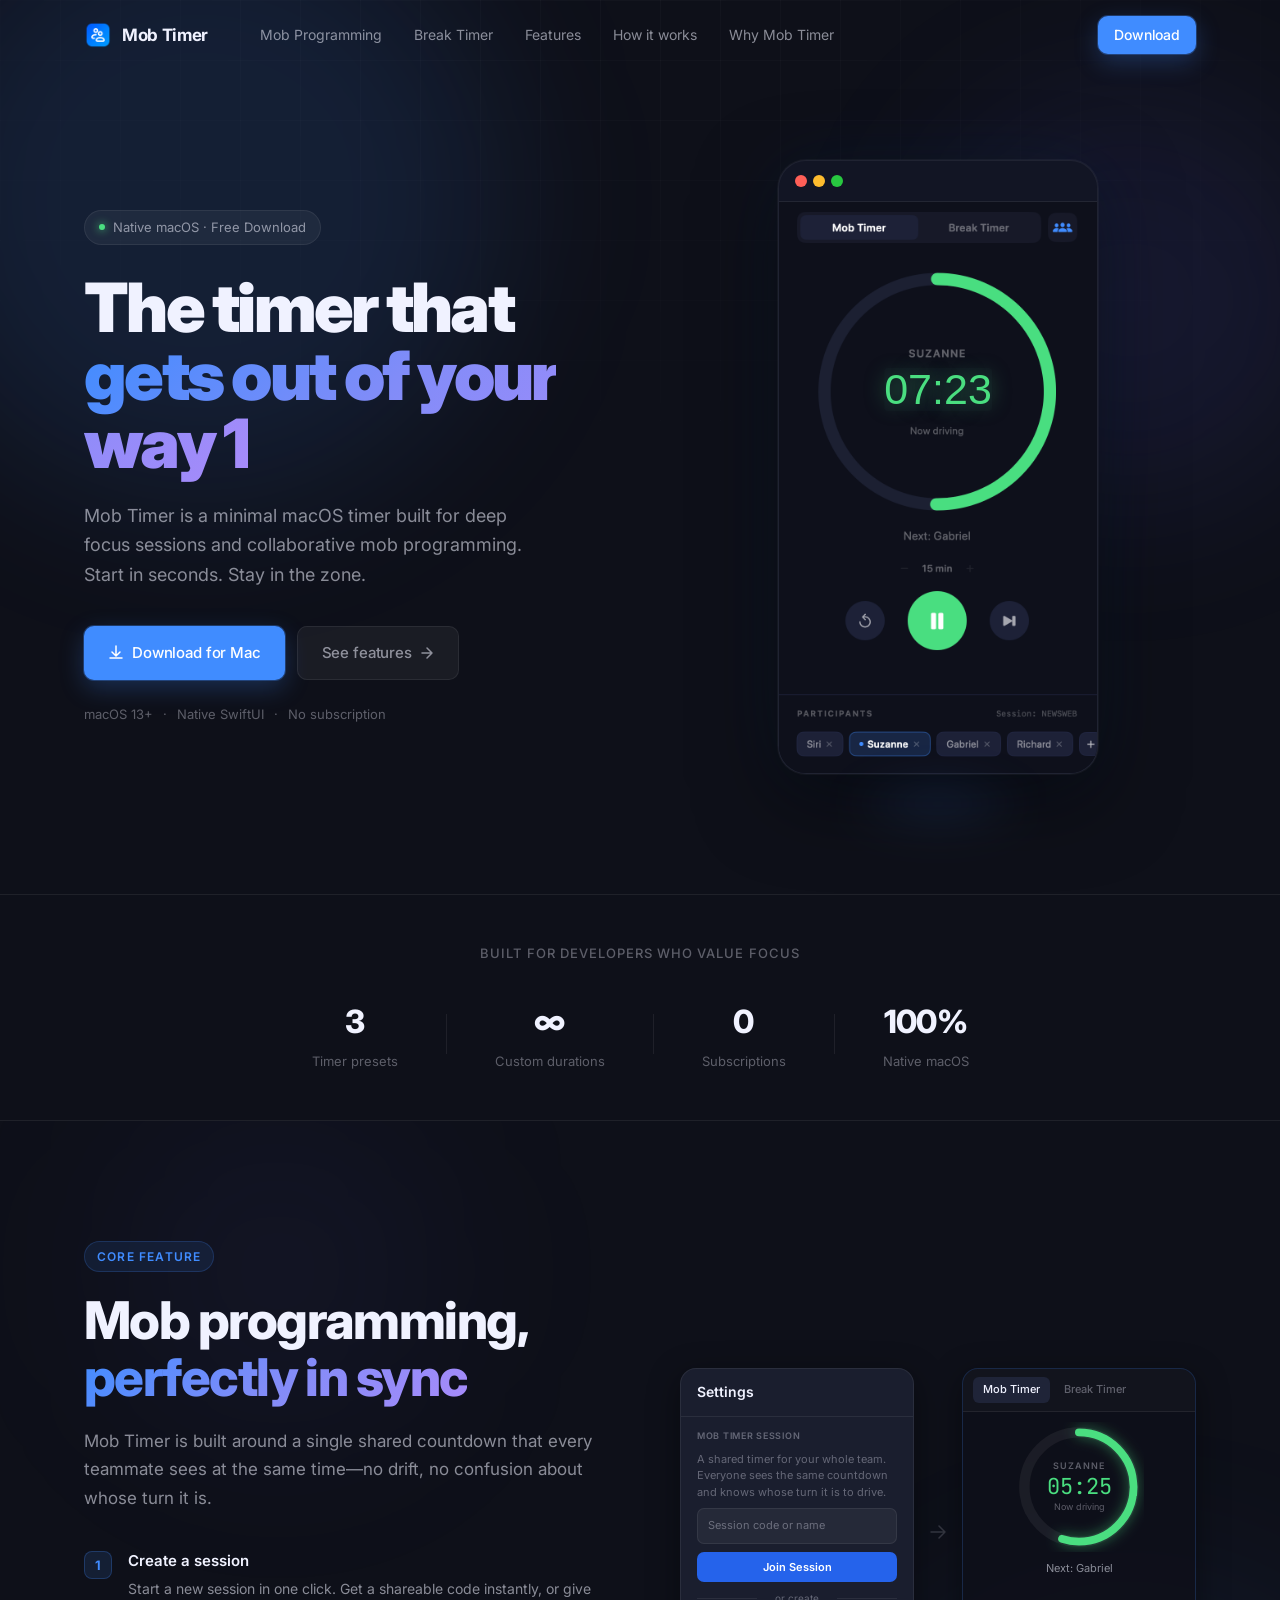
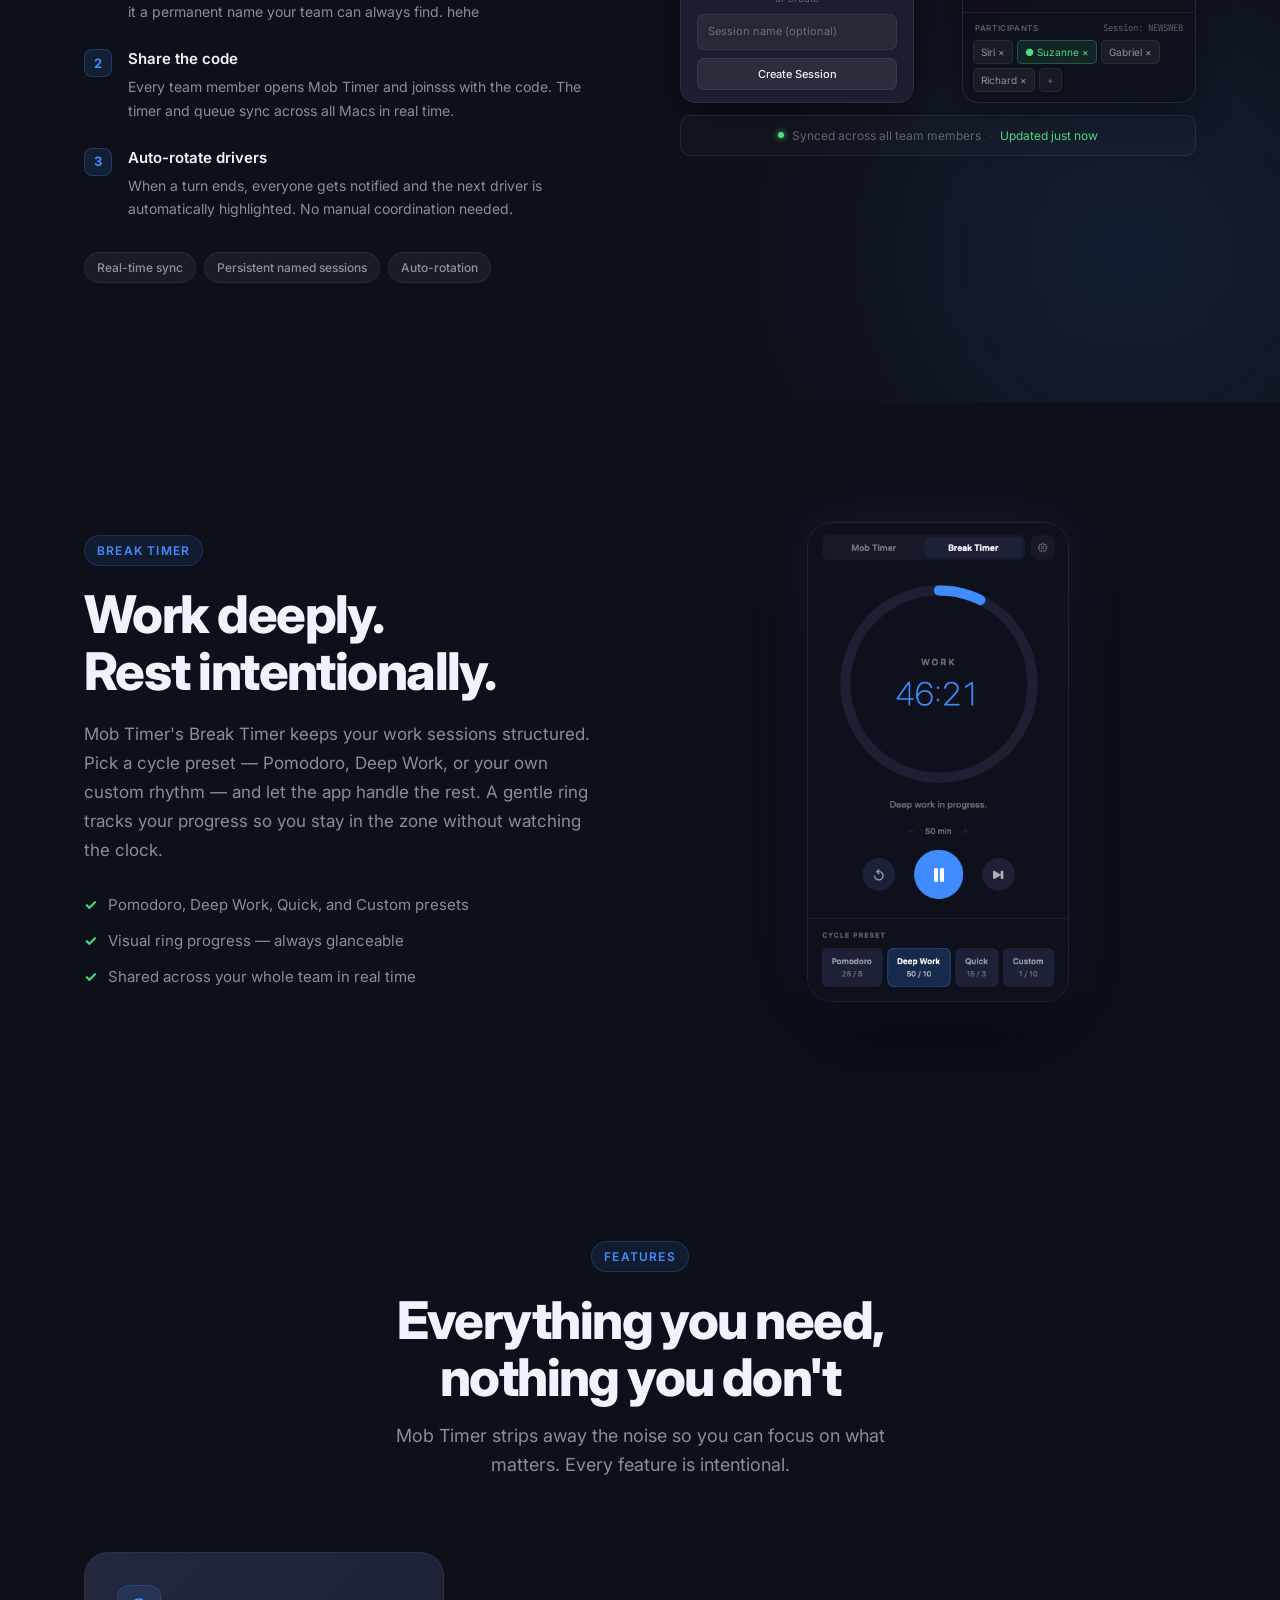
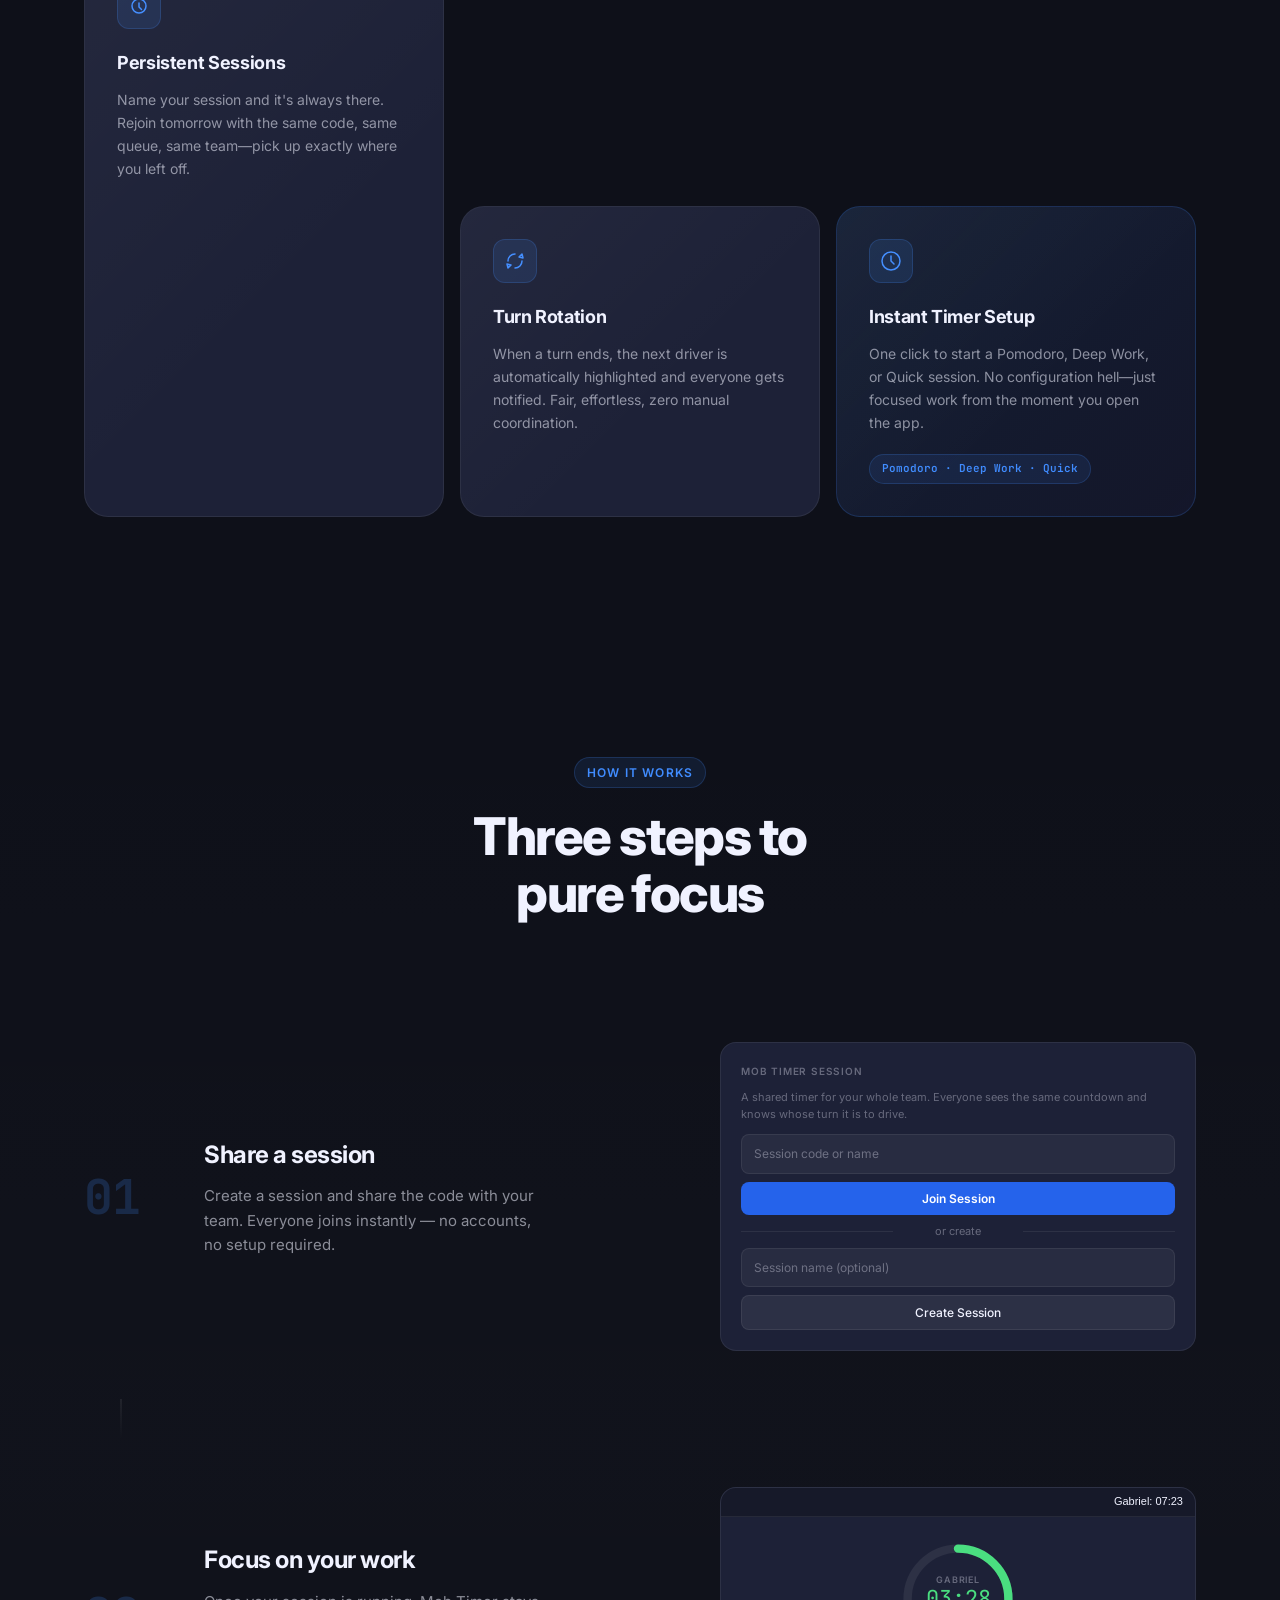
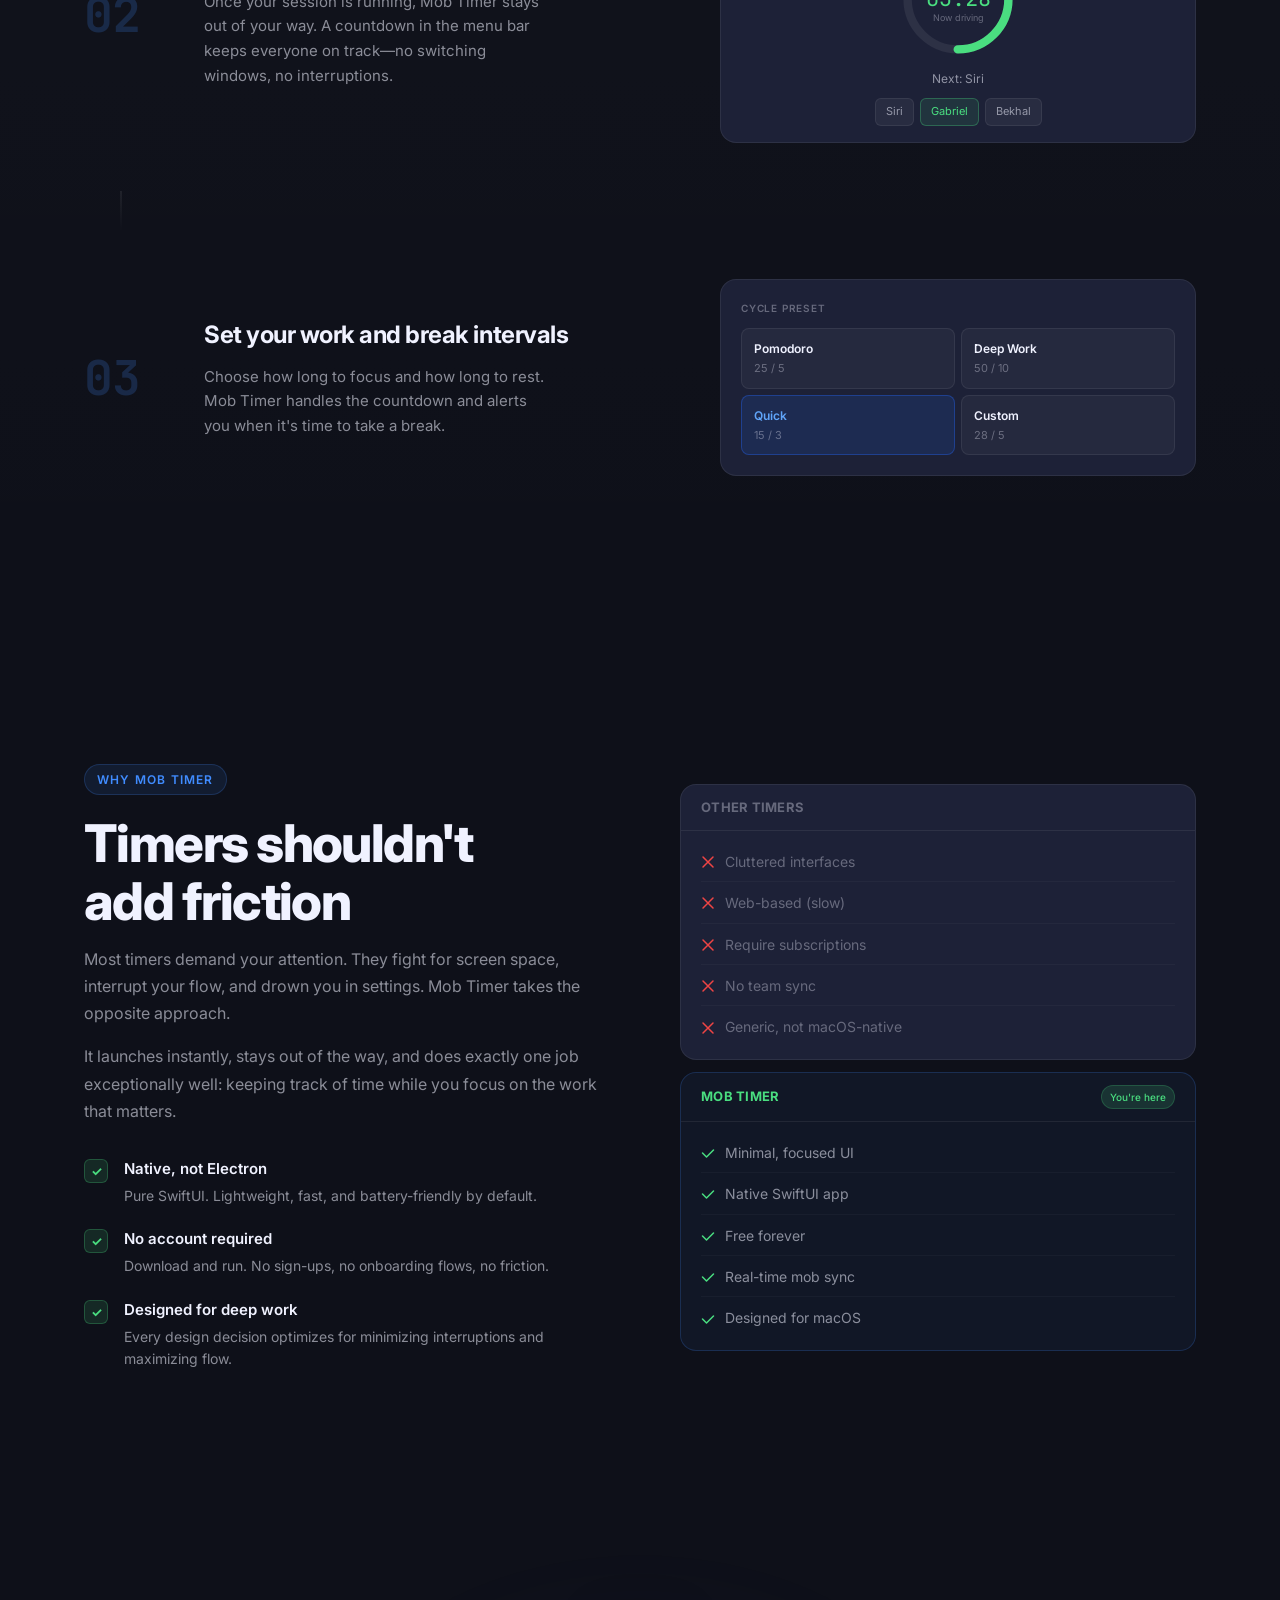
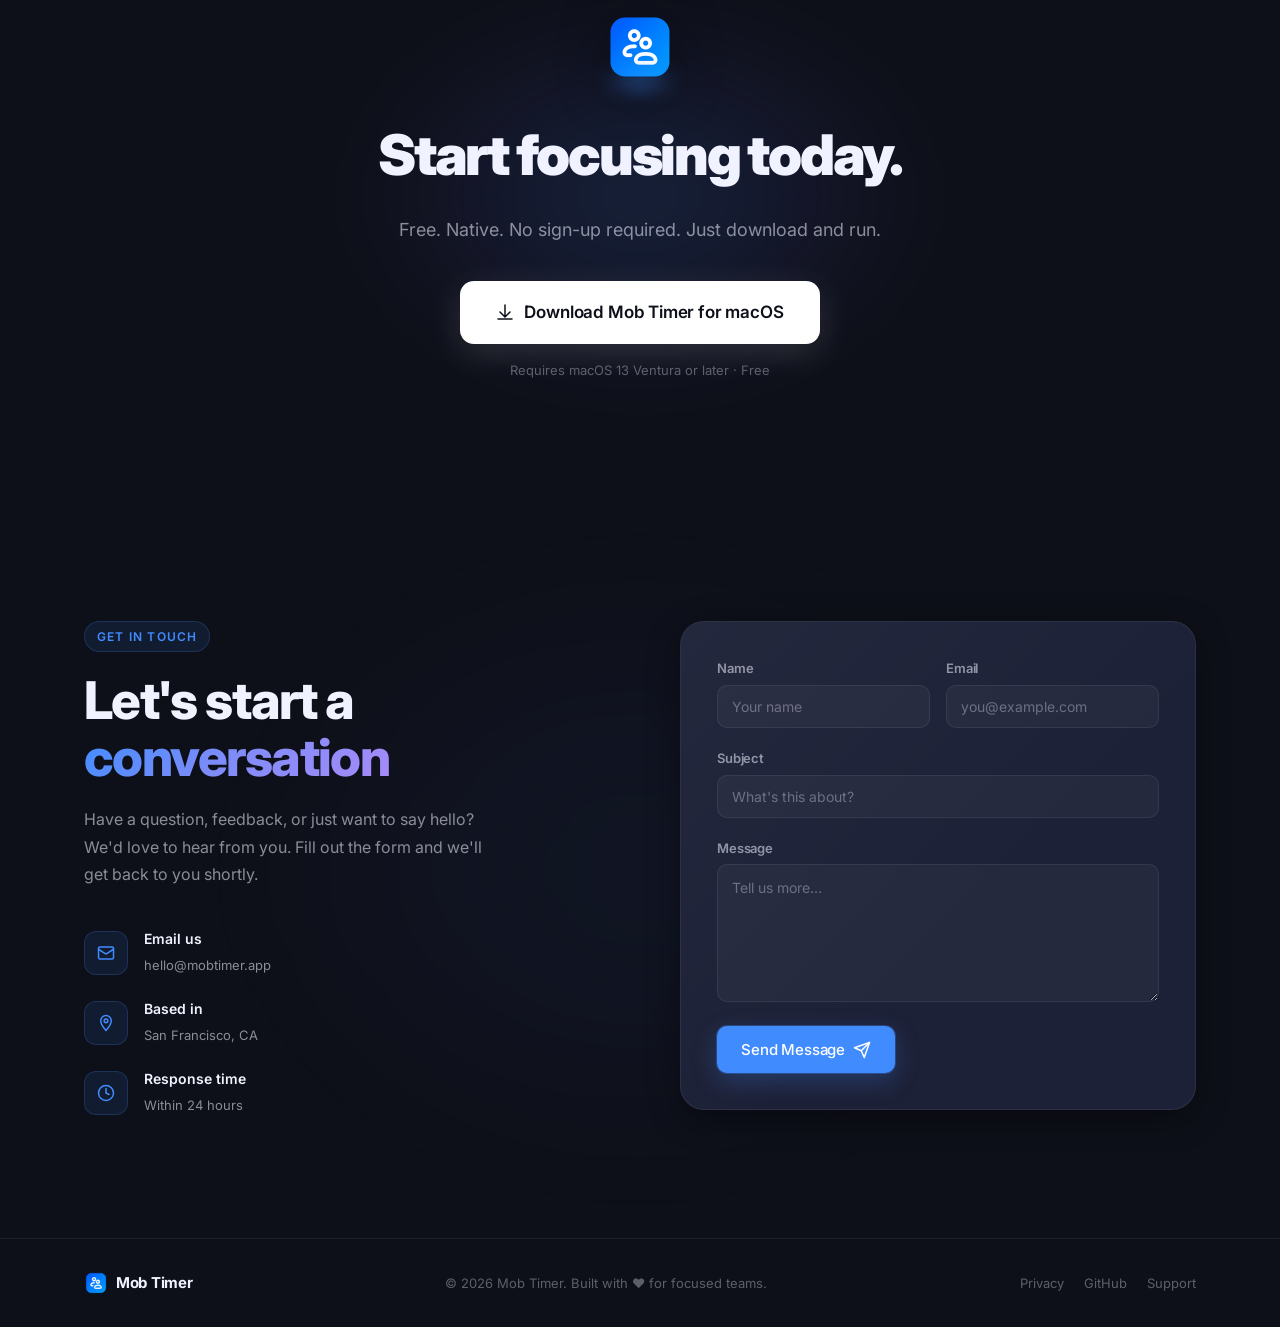
==== commit eab4b966: "Update content via Klar visual CMS" ====
--- a/index.html
+++ b/index.html
@@ -6,20 +6,17 @@
     <link rel="icon" type="image/png" sizes="32x32" href="images/logo.png">
     <link rel="apple-touch-icon" sizes="180x180" href="apple-touch-icon.png">
     <title>Mob Timer — Focus Timer for macOS</title>
-    <meta name="description"
-      content="A minimal macOS timer designed for deep focus and mob programming. Start instantly, stay focused, get notified.">
+    <meta name="description" content="A minimal macOS timer designed for deep focus and mob programming. Start instantly, stay focused, get notified.">
     <link rel="stylesheet" href="style.css">
     <link rel="preconnect" href="https://fonts.googleapis.com">
     <link rel="preconnect" href="https://fonts.gstatic.com" crossorigin="">
-    <link
-      href="https://fonts.googleapis.com/css2?family=Inter:wght@300;400;500;600;700;800;900&amp;family=JetBrains+Mono:wght@400;500&amp;display=swap"
-      rel="stylesheet">
+    <link href="https://fonts.googleapis.com/css2?family=Inter:wght@300;400;500;600;700;800;900&amp;family=JetBrains+Mono:wght@400;500&amp;display=swap" rel="stylesheet">
     <script>
       window.va = window.va || function() {
         (window.vaq = window.vaq || []).push(arguments);
       };
     </script>
-    <script defer src="/_vercel/insights/script.js"></script>
+    <script defer="" src="/_vercel/insights/script.js"></script>
   </head>
   <body>
     <nav class="nav" id="nav">
@@ -60,8 +57,7 @@
         <div class="mobile-menu-footer">
           <a href="#download" class="btn btn-primary btn-lg mobile-menu-download">
             <svg width="16" height="16" viewBox="0 0 16 16" fill="none">
-              <path d="M8 1v9M4 7l4 4 4-4M2 13h12" stroke="currentColor" stroke-width="1.5" stroke-linecap="round"
-                stroke-linejoin="round"></path>
+              <path d="M8 1v9M4 7l4 4 4-4M2 13h12" stroke="currentColor" stroke-width="1.5" stroke-linecap="round" stroke-linejoin="round"></path>
             </svg>
             Download for Mac
           </a>
@@ -86,8 +82,7 @@
         <div class="hero-content">
           <div class="hero-badge"><span class="badge-dot"></span>Native macOS · Free Download</div>
 
-          <h1 class="hero-title" data-klar-edit>The timer that<br><span class="gradient-text">gets out of your
-              way</span></h1>
+          <h1 class="hero-title" data-klar-edit>The timer that<br><span class="gradient-text">gets out of your way 1</span></h1>
 
           <p class="hero-subtitle">Mob Timer is a minimal macOS timer built for deep focus sessions and collaborative
             mob programming. Start in seconds. Stay in the zone.</p>
@@ -95,16 +90,14 @@
           <div class="hero-actions">
             <a href="#download" class="btn btn-primary btn-lg">
               <svg width="16" height="16" viewBox="0 0 16 16" fill="none">
-                <path d="M8 1v9M4 7l4 4 4-4M2 13h12" stroke="currentColor" stroke-width="1.5" stroke-linecap="round"
-                  stroke-linejoin="round"></path>
+                <path d="M8 1v9M4 7l4 4 4-4M2 13h12" stroke="currentColor" stroke-width="1.5" stroke-linecap="round" stroke-linejoin="round"></path>
               </svg>
               Download for Mac
             </a>
             <a href="/assets/Mob Timer.dmg" download="" class="btn btn-ghost btn-lg">
               See features
               <svg width="14" height="14" viewBox="0 0 14 14" fill="none">
-                <path d="M2 7h10M7 2l5 5-5 5" stroke="currentColor" stroke-width="1.5" stroke-linecap="round"
-                  stroke-linejoin="round"></path>
+                <path d="M2 7h10M7 2l5 5-5 5" stroke="currentColor" stroke-width="1.5" stroke-linecap="round" stroke-linejoin="round"></path>
               </svg>
             </a>
           </div>
@@ -244,8 +237,7 @@
               <!-- Arrow -->
               <div class="flow-arrow">
                 <svg width="24" height="24" viewBox="0 0 24 24" fill="none">
-                  <path d="M5 12h14M13 6l6 6-6 6" stroke="currentColor" stroke-width="1.5" stroke-linecap="round"
-                    stroke-linejoin="round"></path>
+                  <path d="M5 12h14M13 6l6 6-6 6" stroke="currentColor" stroke-width="1.5" stroke-linecap="round" stroke-linejoin="round"></path>
                 </svg>
               </div>
 
@@ -350,8 +342,7 @@
           <div class="feature-card feature-card-large">
             <div class="feature-icon">
               <svg width="22" height="22" viewBox="0 0 22 22" fill="none">
-                <path d="M11 3C7.134 3 4 6.134 4 10s3.134 7 7 7 7-3.134 7-7-3.134-7-7-7z" stroke="currentColor"
-                  stroke-width="1.5"></path>
+                <path d="M11 3C7.134 3 4 6.134 4 10s3.134 7 7 7 7-3.134 7-7-3.134-7-7-7z" stroke="currentColor" stroke-width="1.5"></path>
                 <path d="M11 7v4l2.5 2.5" stroke="currentColor" stroke-width="1.5" stroke-linecap="round"></path>
               </svg>
             </div>
@@ -394,10 +385,8 @@
           <div class="feature-card">
             <div class="feature-icon">
               <svg width="22" height="22" viewBox="0 0 22 22" fill="none">
-                <path d="M4 11a7 7 0 0 1 7-7M18 11a7 7 0 0 1-7 7" stroke="currentColor" stroke-width="1.5"
-                  stroke-linecap="round"></path>
-                <path d="M15 7l3-3 1 4-4-1M7 15l-3 3-1-4 4 1" stroke="currentColor" stroke-width="1.5"
-                  stroke-linecap="round" stroke-linejoin="round"></path>
+                <path d="M4 11a7 7 0 0 1 7-7M18 11a7 7 0 0 1-7 7" stroke="currentColor" stroke-width="1.5" stroke-linecap="round"></path>
+                <path d="M15 7l3-3 1 4-4-1M7 15l-3 3-1-4 4 1" stroke="currentColor" stroke-width="1.5" stroke-linecap="round" stroke-linejoin="round"></path>
               </svg>
             </div>
             <h3>Turn Rotation</h3>
@@ -484,8 +473,7 @@
                 <div class="app-ring-container">
                   <svg viewBox="0 0 100 100" class="app-ring-svg">
                     <circle cx="50" cy="50" r="42" class="app-ring-track"></circle>
-                    <circle cx="50" cy="50" r="42" class="app-ring-progress" id="step-ring-progress"
-                      style="--progress: 0.5"></circle>
+                    <circle cx="50" cy="50" r="42" class="app-ring-progress" id="step-ring-progress" style="--progress: 0.5"></circle>
                   </svg>
                   <div class="app-ring-inner">
                     <div class="app-ring-name">GABRIEL</div>
@@ -825,36 +813,31 @@
               <ul class="compare-list">
                 <li class="compare-item good">
                   <svg width="14" height="14" viewBox="0 0 14 14" fill="none">
-                    <path d="M1.5 7l4 4 7-7" stroke="#4ade80" stroke-width="1.5" stroke-linecap="round"
-                      stroke-linejoin="round"></path>
+                    <path d="M1.5 7l4 4 7-7" stroke="#4ade80" stroke-width="1.5" stroke-linecap="round" stroke-linejoin="round"></path>
                   </svg>
                   Minimal, focused UI
                 </li>
                 <li class="compare-item good">
                   <svg width="14" height="14" viewBox="0 0 14 14" fill="none">
-                    <path d="M1.5 7l4 4 7-7" stroke="#4ade80" stroke-width="1.5" stroke-linecap="round"
-                      stroke-linejoin="round"></path>
+                    <path d="M1.5 7l4 4 7-7" stroke="#4ade80" stroke-width="1.5" stroke-linecap="round" stroke-linejoin="round"></path>
                   </svg>
                   Native SwiftUI app
                 </li>
                 <li class="compare-item good">
                   <svg width="14" height="14" viewBox="0 0 14 14" fill="none">
-                    <path d="M1.5 7l4 4 7-7" stroke="#4ade80" stroke-width="1.5" stroke-linecap="round"
-                      stroke-linejoin="round"></path>
+                    <path d="M1.5 7l4 4 7-7" stroke="#4ade80" stroke-width="1.5" stroke-linecap="round" stroke-linejoin="round"></path>
                   </svg>
                   Free forever
                 </li>
                 <li class="compare-item good">
                   <svg width="14" height="14" viewBox="0 0 14 14" fill="none">
-                    <path d="M1.5 7l4 4 7-7" stroke="#4ade80" stroke-width="1.5" stroke-linecap="round"
-                      stroke-linejoin="round"></path>
+                    <path d="M1.5 7l4 4 7-7" stroke="#4ade80" stroke-width="1.5" stroke-linecap="round" stroke-linejoin="round"></path>
                   </svg>
                   Real-time mob sync
                 </li>
                 <li class="compare-item good">
                   <svg width="14" height="14" viewBox="0 0 14 14" fill="none">
-                    <path d="M1.5 7l4 4 7-7" stroke="#4ade80" stroke-width="1.5" stroke-linecap="round"
-                      stroke-linejoin="round"></path>
+                    <path d="M1.5 7l4 4 7-7" stroke="#4ade80" stroke-width="1.5" stroke-linecap="round" stroke-linejoin="round"></path>
                   </svg>
                   Designed for macOS
                 </li>
@@ -873,8 +856,7 @@
       <div class="container">
         <div class="cta-content">
           <div class="cta-icon">
-            <img src="/images/logo-large.png" alt="Mob Timer" width="72" height="72"
-              style="filter: drop-shadow(0 12px 24px rgba(0, 0, 0, 0.5))">
+            <img src="/images/logo-large.png" alt="Mob Timer" width="72" height="72" style="filter: drop-shadow(0 12px 24px rgba(0, 0, 0, 0.5))">
           </div>
           <h2 class="cta-title">Start focusing today.</h2>
           <p class="cta-subtitle">
@@ -882,8 +864,7 @@
           </p>
           <a href="#" id="download-btn" class="btn btn-cta">
             <svg width="18" height="18" viewBox="0 0 18 18" fill="none">
-              <path d="M9 1v11M4 8l5 5 5-5M2 15h14" stroke="currentColor" stroke-width="1.5" stroke-linecap="round"
-                stroke-linejoin="round"></path>
+              <path d="M9 1v11M4 8l5 5 5-5M2 15h14" stroke="currentColor" stroke-width="1.5" stroke-linecap="round" stroke-linejoin="round"></path>
             </svg>
             Download Mob Timer for macOS
           </a>
@@ -1184,8 +1165,7 @@
             <div class="contact-details">
               <div class="contact-detail-item">
                 <div class="contact-detail-icon">
-                  <svg width="18" height="18" viewBox="0 0 24 24" fill="none" stroke="currentColor" stroke-width="2"
-                    stroke-linecap="round" stroke-linejoin="round">
+                  <svg width="18" height="18" viewBox="0 0 24 24" fill="none" stroke="currentColor" stroke-width="2" stroke-linecap="round" stroke-linejoin="round">
                     <rect x="2" y="4" width="20" height="16" rx="2"></rect>
                     <path d="m22 7-8.97 5.7a1.94 1.94 0 0 1-2.06 0L2 7"></path>
                   </svg>
@@ -1197,8 +1177,7 @@
               </div>
               <div class="contact-detail-item">
                 <div class="contact-detail-icon">
-                  <svg width="18" height="18" viewBox="0 0 24 24" fill="none" stroke="currentColor" stroke-width="2"
-                    stroke-linecap="round" stroke-linejoin="round">
+                  <svg width="18" height="18" viewBox="0 0 24 24" fill="none" stroke="currentColor" stroke-width="2" stroke-linecap="round" stroke-linejoin="round">
                     <path d="M12 2C8.13 2 5 5.13 5 9c0 5.25 7 13 7 13s7-7.75 7-13c0-3.87-3.13-7-7-7z"></path>
                     <circle cx="12" cy="9" r="2.5"></circle>
                   </svg>
@@ -1210,8 +1189,7 @@
               </div>
               <div class="contact-detail-item">
                 <div class="contact-detail-icon">
-                  <svg width="18" height="18" viewBox="0 0 24 24" fill="none" stroke="currentColor" stroke-width="2"
-                    stroke-linecap="round" stroke-linejoin="round">
+                  <svg width="18" height="18" viewBox="0 0 24 24" fill="none" stroke="currentColor" stroke-width="2" stroke-linecap="round" stroke-linejoin="round">
                     <circle cx="12" cy="12" r="10"></circle>
                     <polyline points="12 6 12 12 16 14"></polyline>
                   </svg>
@@ -1241,20 +1219,17 @@
               </div>
               <div class="form-group">
                 <label class="form-label" for="contact-message">Message</label>
-                <textarea class="form-input form-textarea" id="contact-message" rows="5" placeholder="Tell us more..."
-                  required=""></textarea>
+                <textarea class="form-input form-textarea" id="contact-message" rows="5" placeholder="Tell us more..." required=""></textarea>
               </div>
               <button type="submit" class="btn btn-primary btn-lg contact-submit">
                 <span class="contact-submit-text">Send Message</span>
-                <svg class="contact-submit-icon" width="18" height="18" viewBox="0 0 24 24" fill="none"
-                  stroke="currentColor" stroke-width="2" stroke-linecap="round" stroke-linejoin="round">
+                <svg class="contact-submit-icon" width="18" height="18" viewBox="0 0 24 24" fill="none" stroke="currentColor" stroke-width="2" stroke-linecap="round" stroke-linejoin="round">
                   <line x1="22" y1="2" x2="11" y2="13"></line>
                   <polygon points="22 2 15 22 11 13 2 9 22 2"></polygon>
                 </svg>
               </button>
               <div id="contact-success" class="contact-success">
-                <svg width="20" height="20" viewBox="0 0 24 24" fill="none" stroke="currentColor" stroke-width="2"
-                  stroke-linecap="round" stroke-linejoin="round">
+                <svg width="20" height="20" viewBox="0 0 24 24" fill="none" stroke="currentColor" stroke-width="2" stroke-linecap="round" stroke-linejoin="round">
                   <path d="M22 11.08V12a10 10 0 1 1-5.93-9.14"></path>
                   <polyline points="22 4 12 14.01 9 11.01"></polyline>
                 </svg>
@@ -1271,8 +1246,7 @@
       <div class="container">
         <div class="footer-inner">
           <div class="footer-brand">
-            <img src="images/logo.png" alt="Mob Timer" width="24" height="24"
-              style="border-radius: 6px; flex-shrink: 0">
+            <img src="images/logo.png" alt="Mob Timer" width="24" height="24" style="border-radius: 6px; flex-shrink: 0">
             <span class="footer-name">Mob Timer</span>
           </div>
           <p class="footer-copy">
@@ -1301,11 +1275,5 @@
     </div>
 
     <script src="/script.js"></script>
-
-
-
-
-
-
   </body>
 </html>
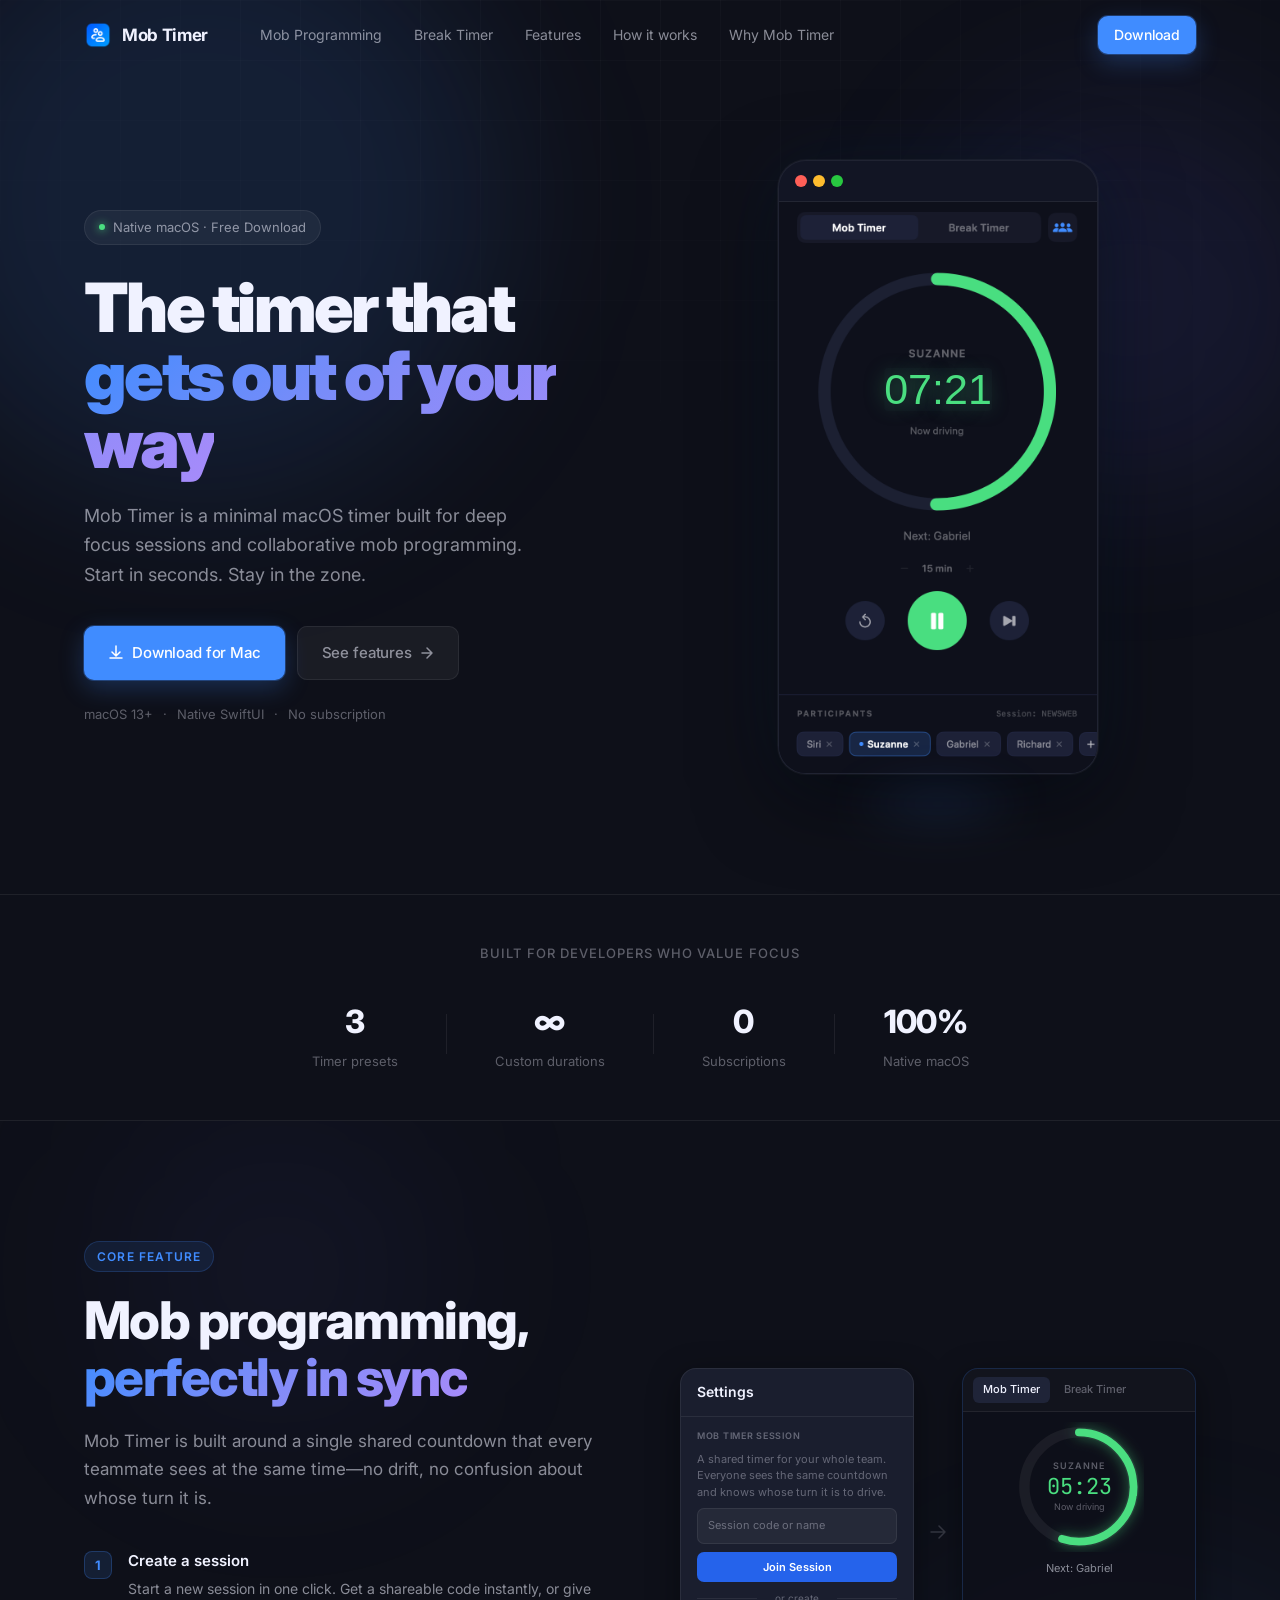
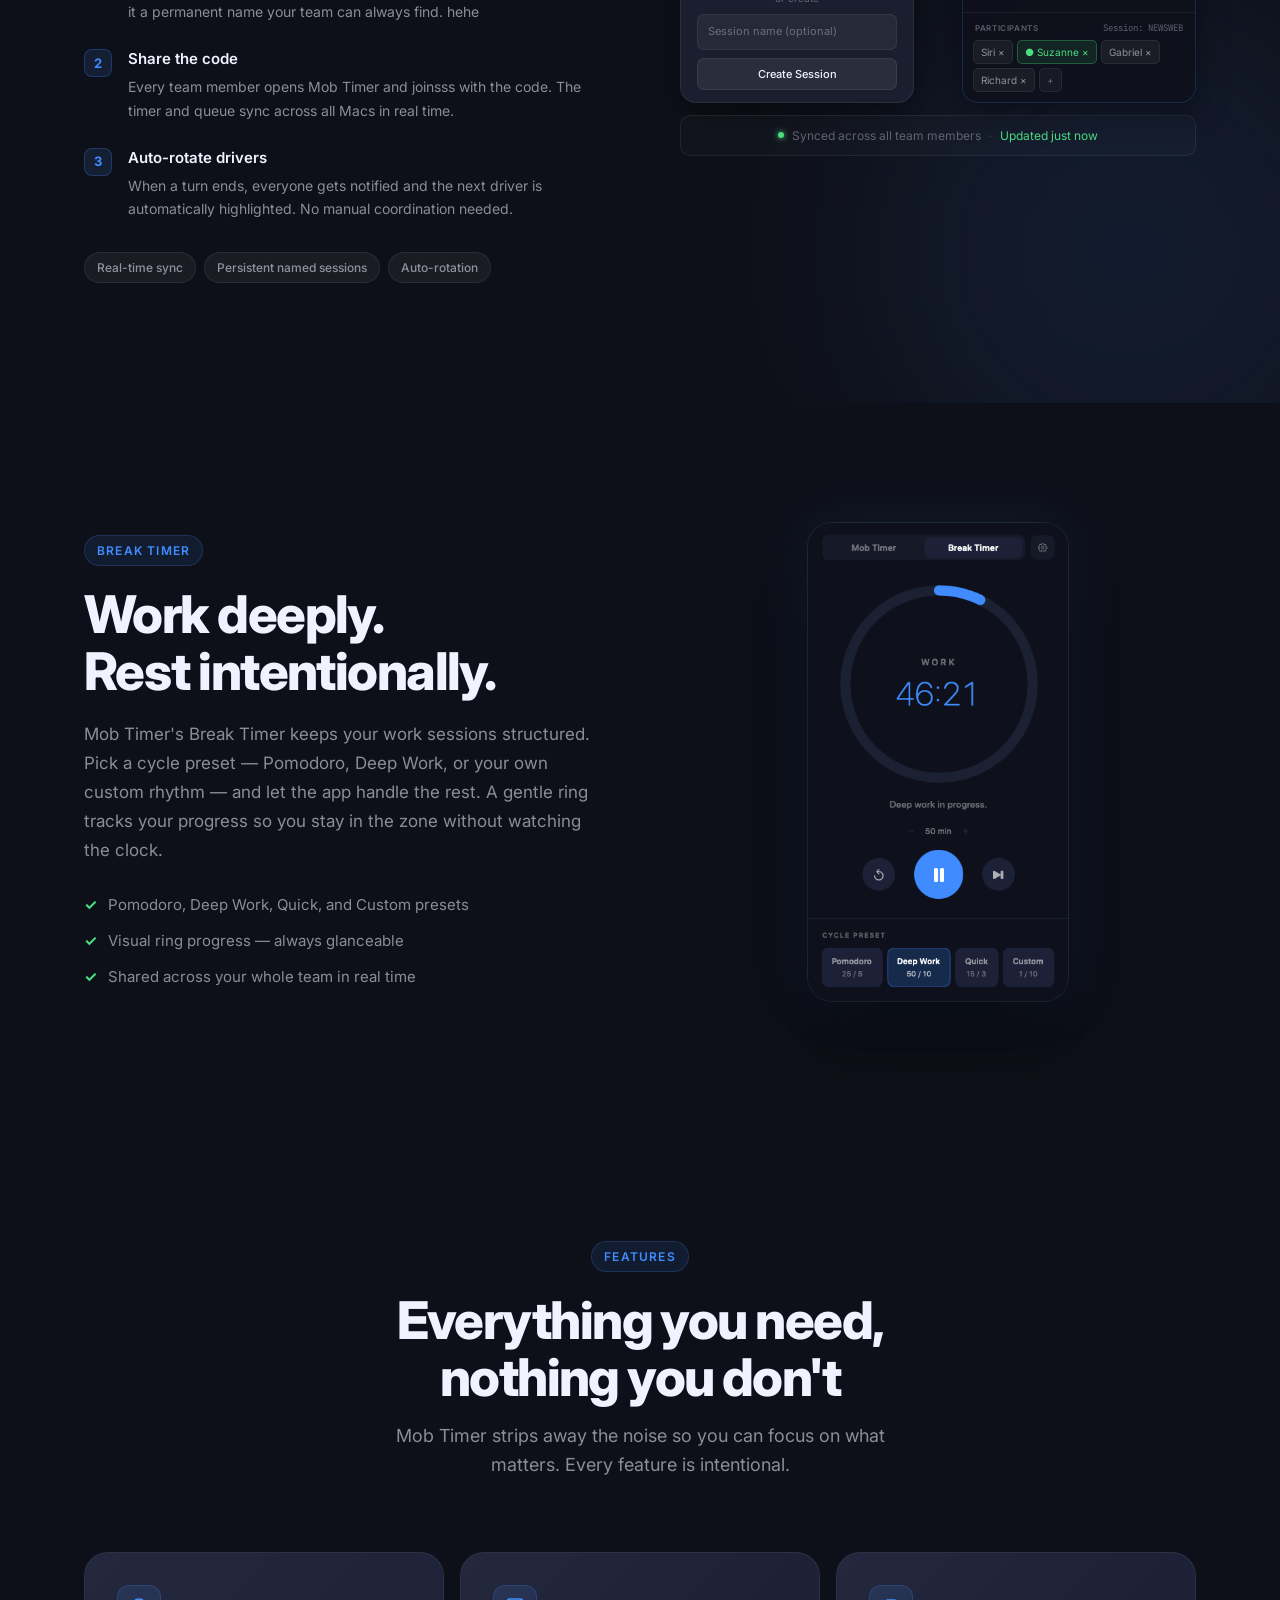
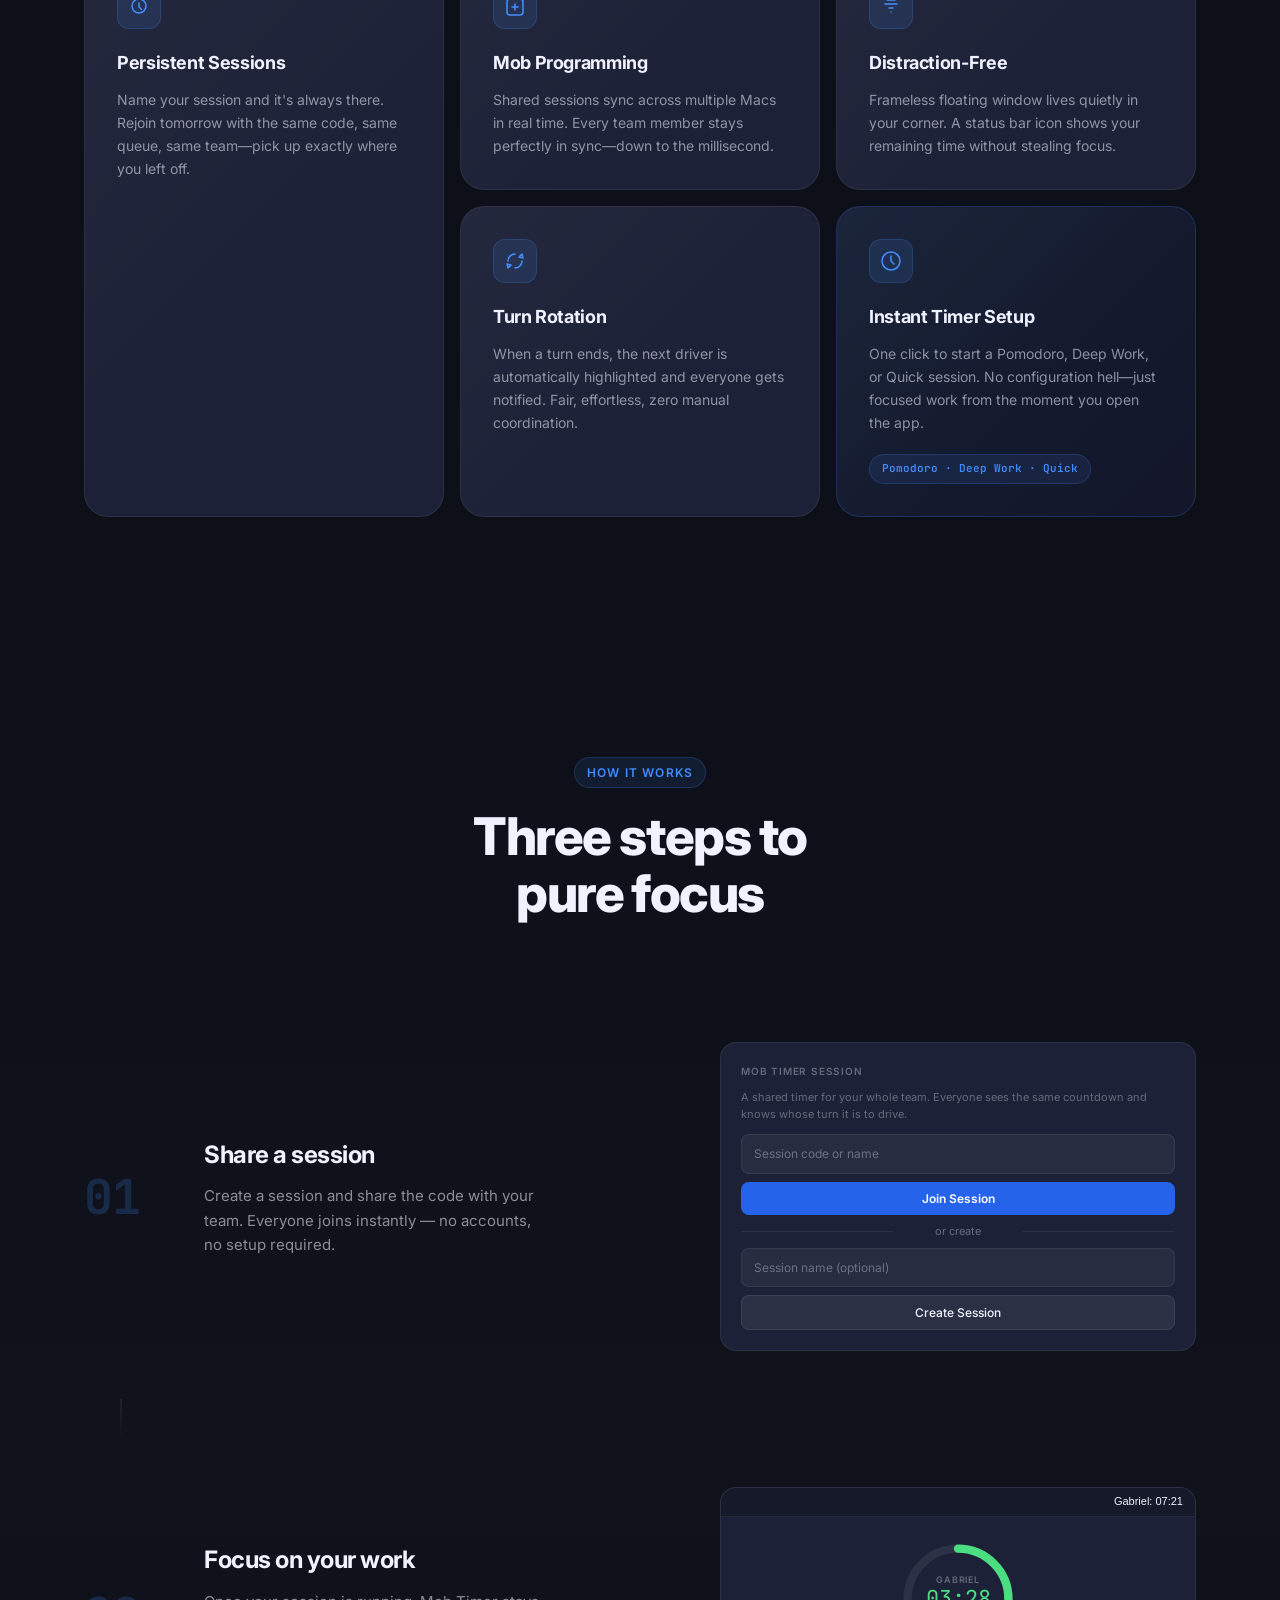
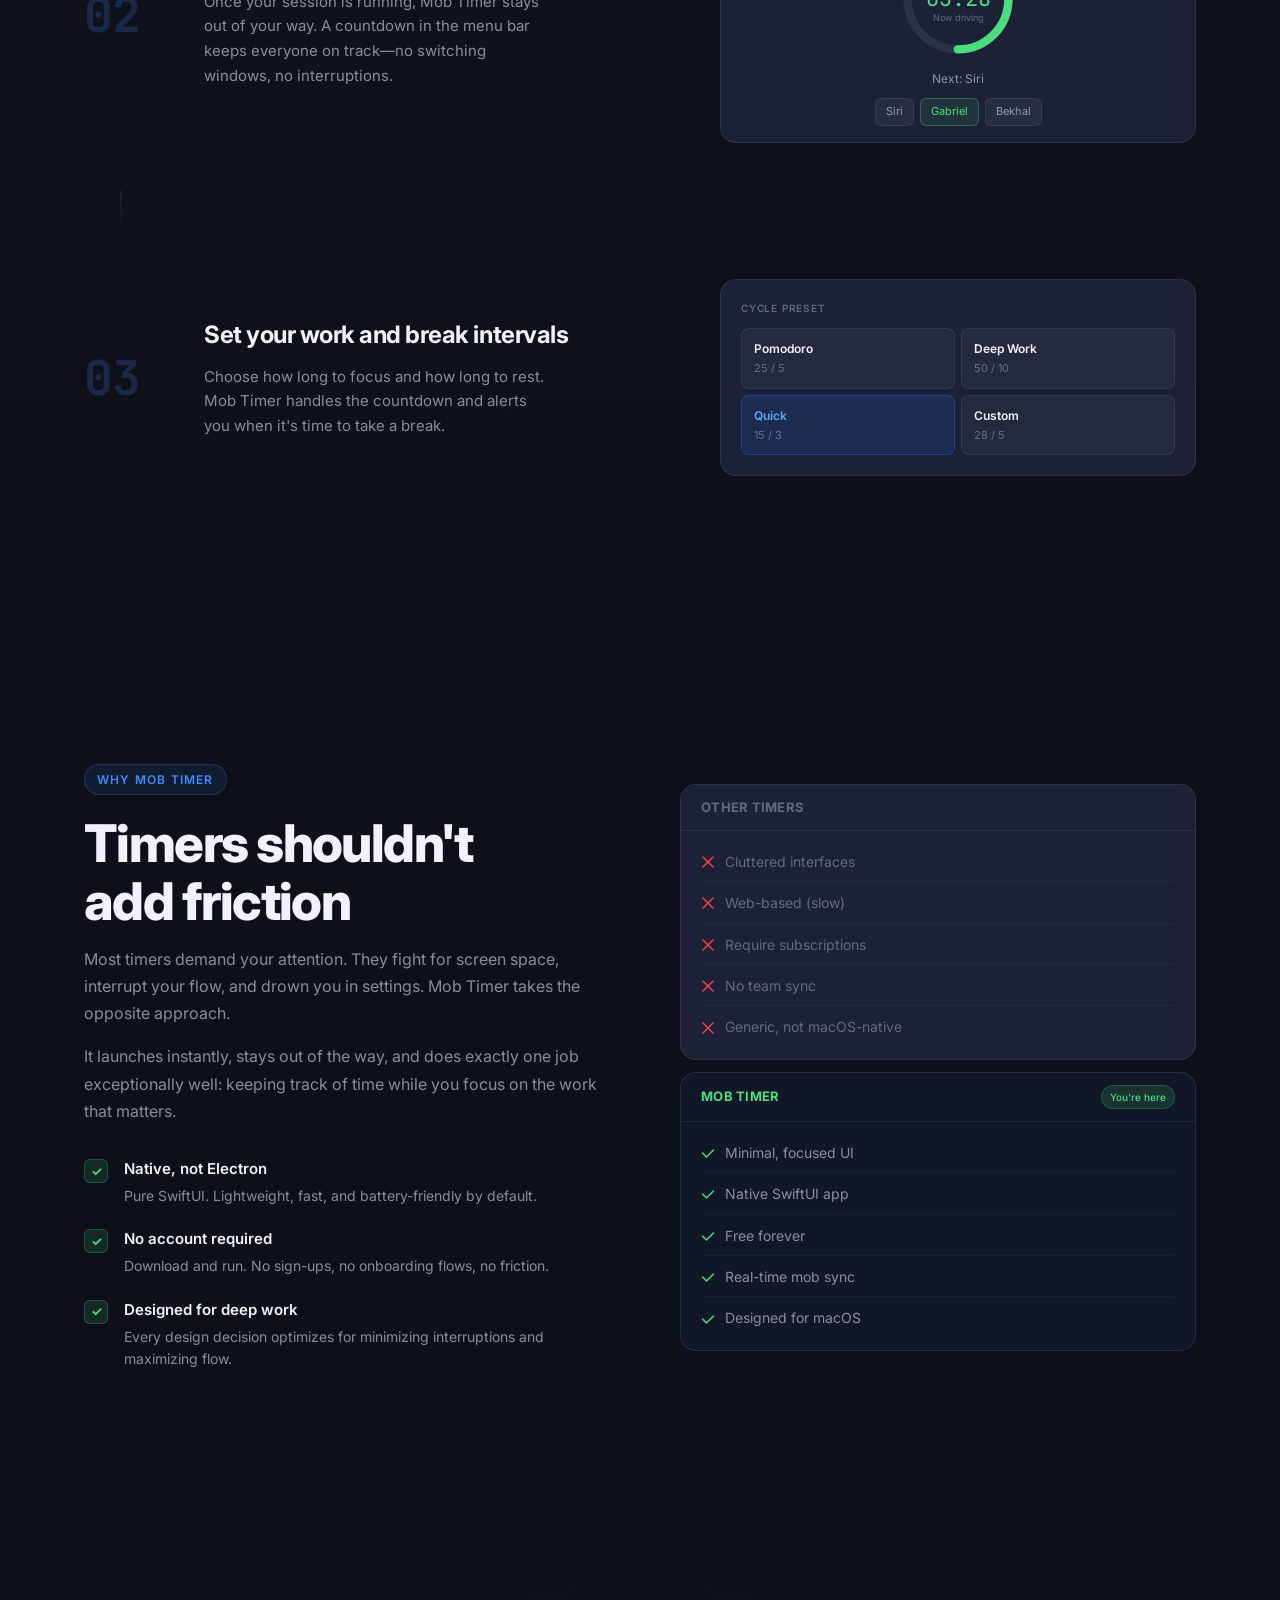
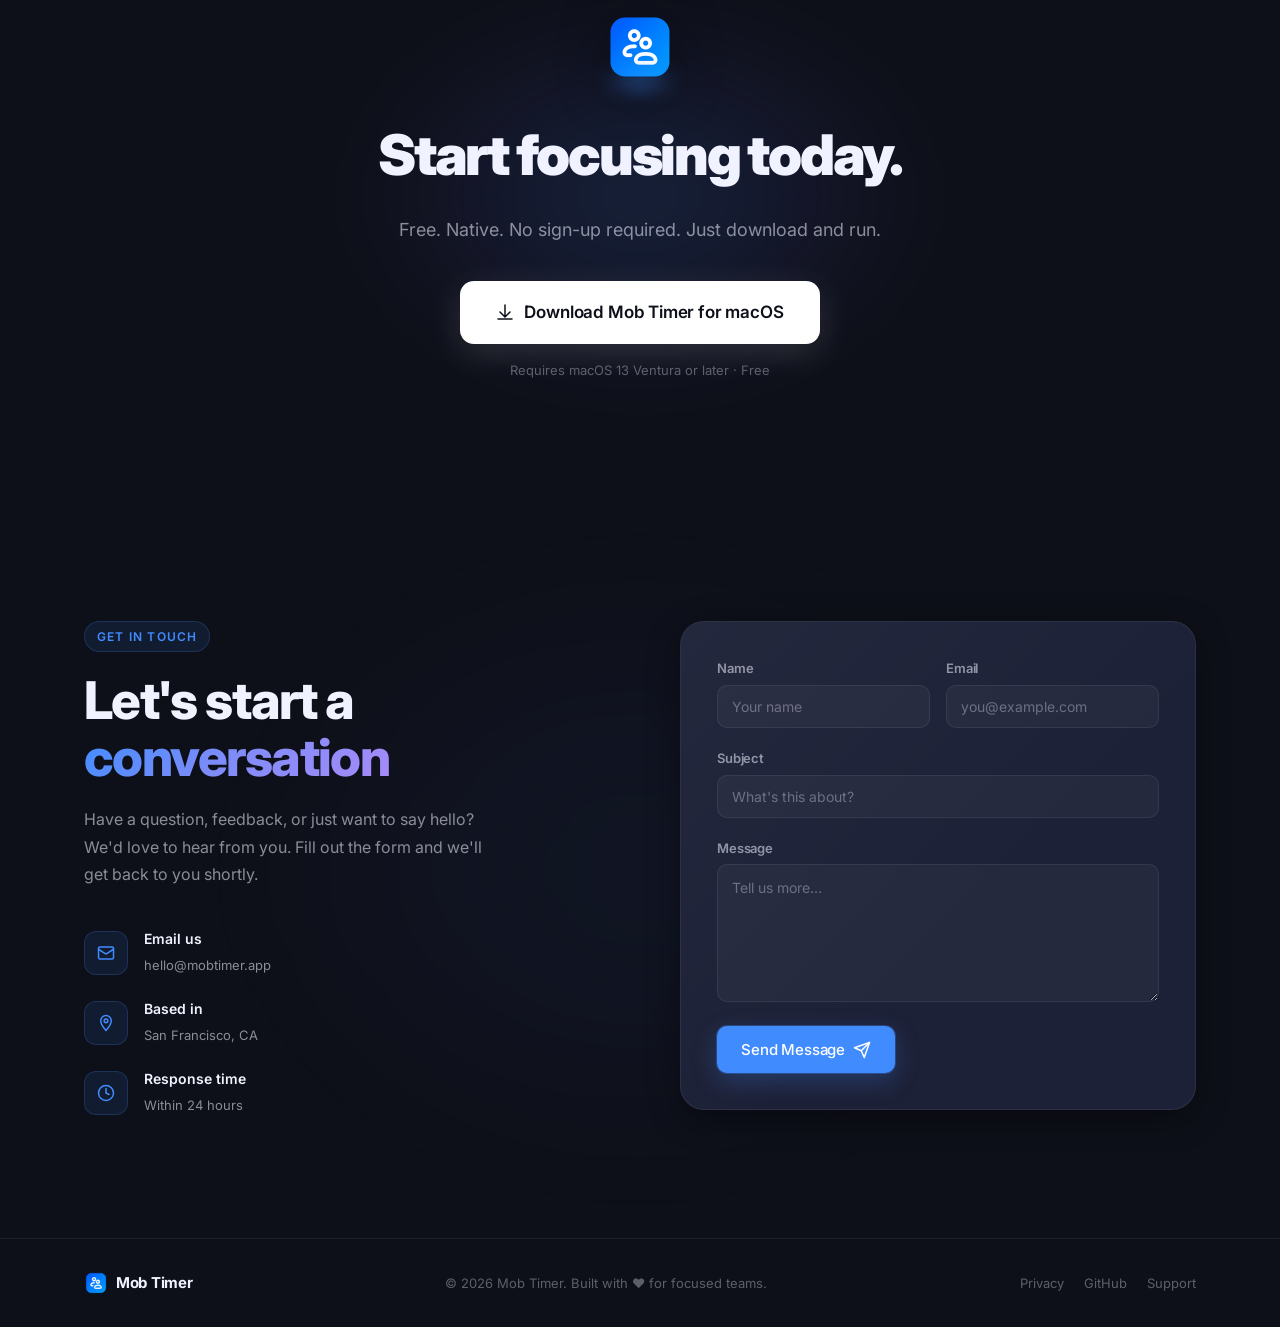
==== commit 1a49a51b: "Update content via Klar visual CMS" ====
--- a/index.html
+++ b/index.html
@@ -82,7 +82,7 @@
         <div class="hero-content">
           <div class="hero-badge"><span class="badge-dot"></span>Native macOS · Free Download</div>
 
-          <h1 class="hero-title" data-klar-edit>The timer that<br><span class="gradient-text">gets out of your way 1</span></h1>
+          <h1 class="hero-title" data-klar-edit>The timer that<br><span class="gradient-text">gets out of your way</span></h1>
 
           <p class="hero-subtitle">Mob Timer is a minimal macOS timer built for deep focus sessions and collaborative
             mob programming. Start in seconds. Stay in the zone.</p>
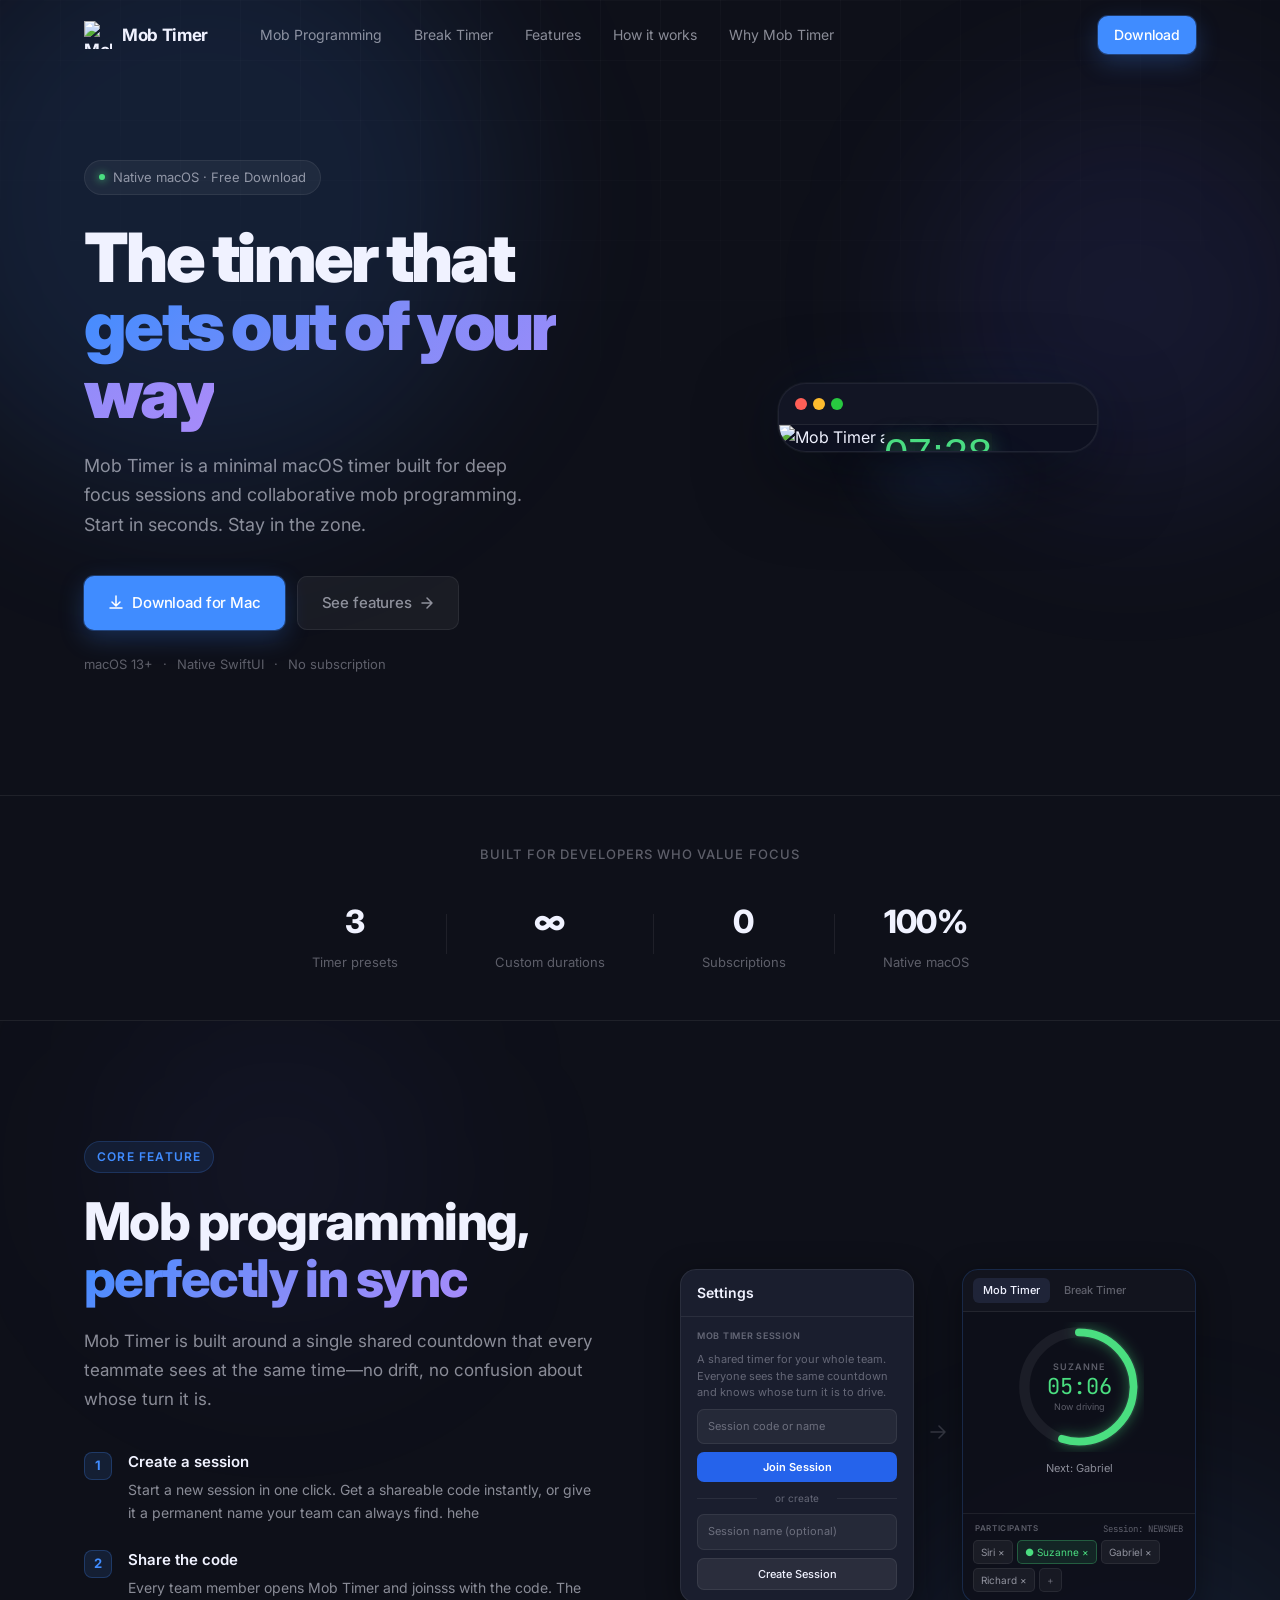
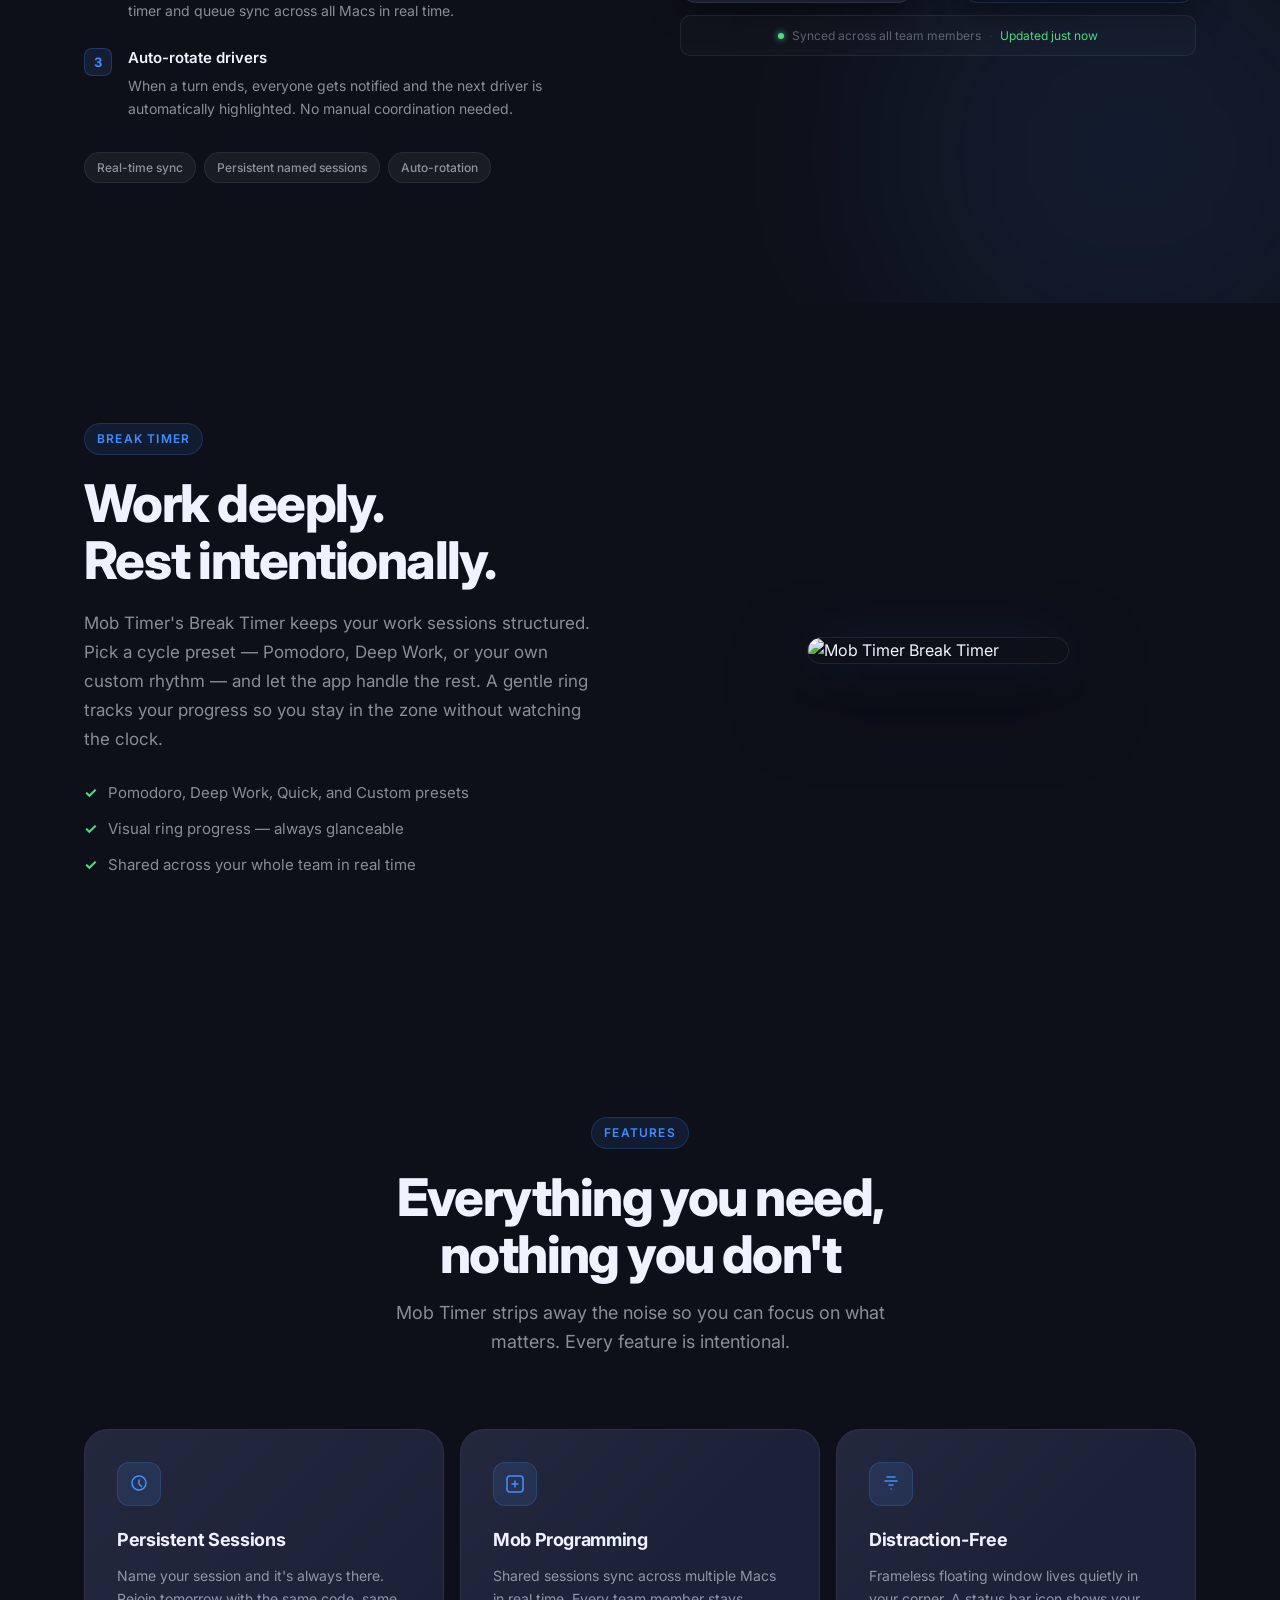
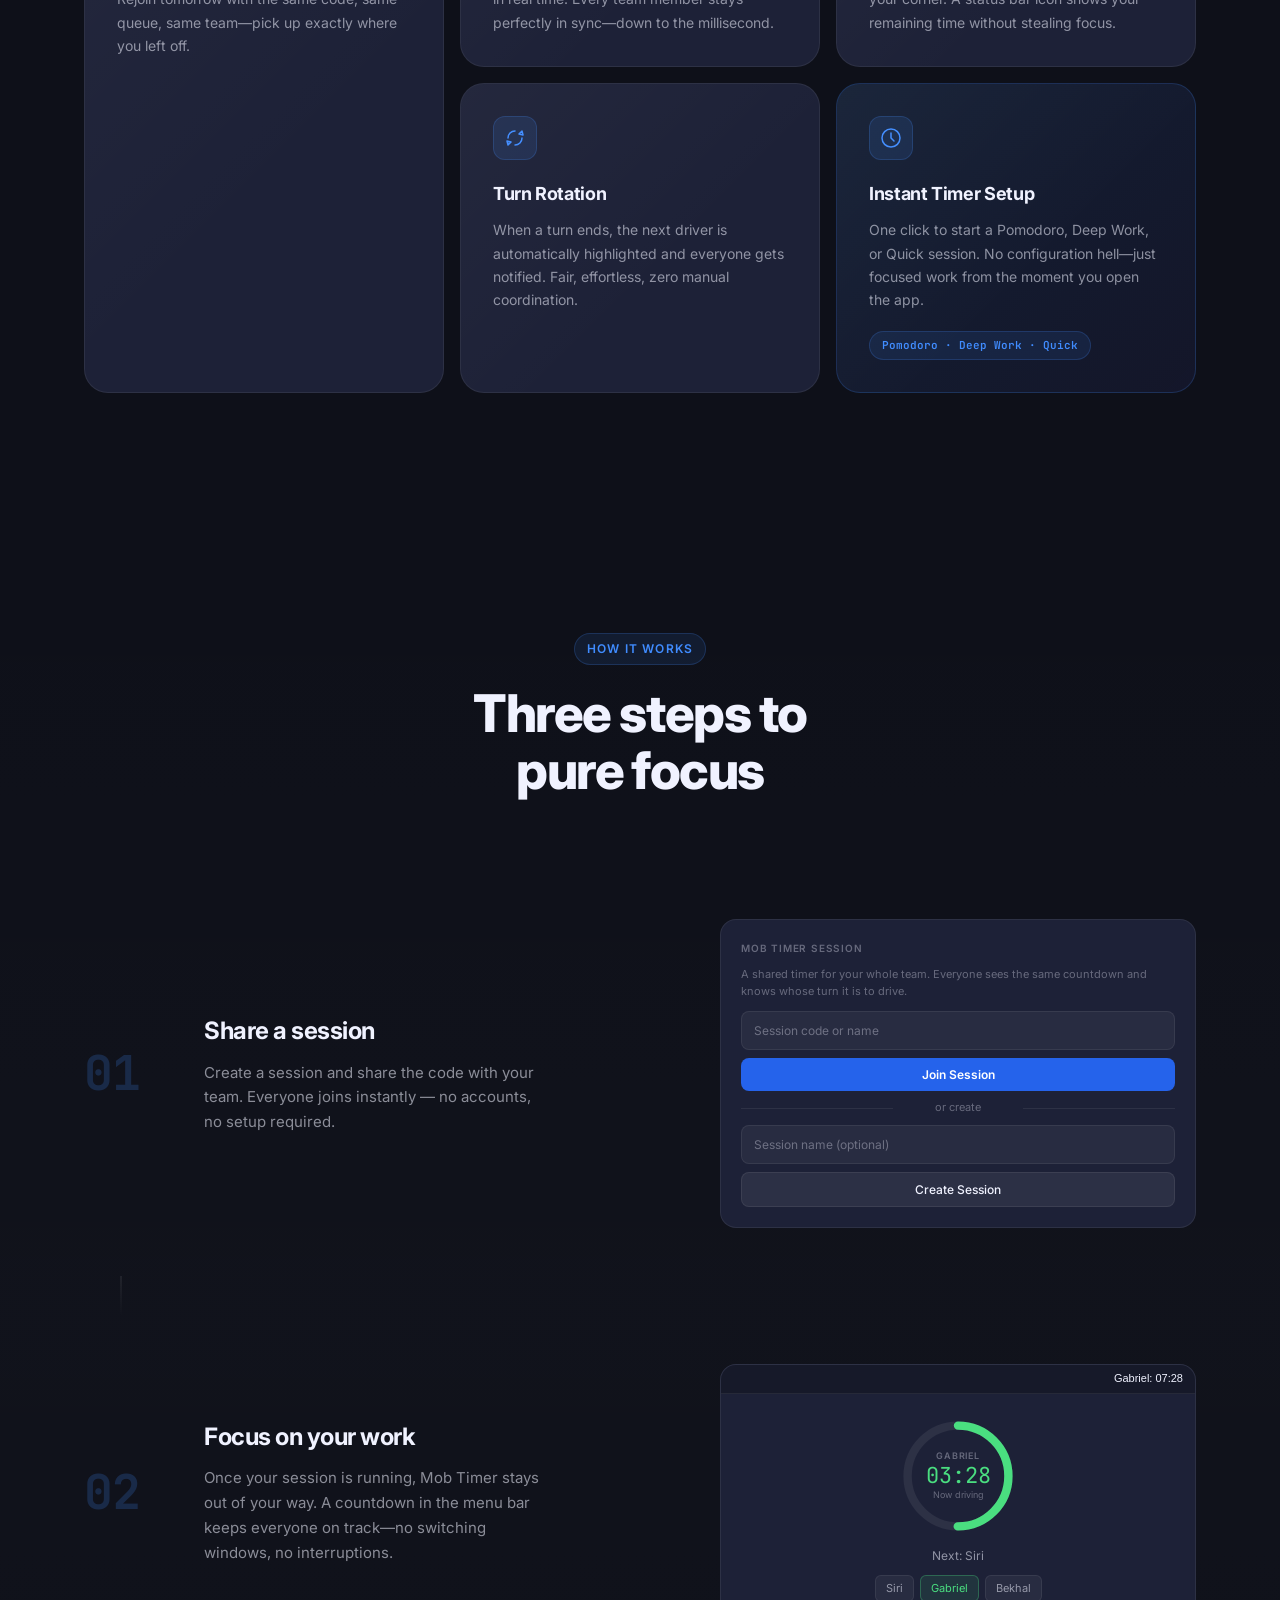
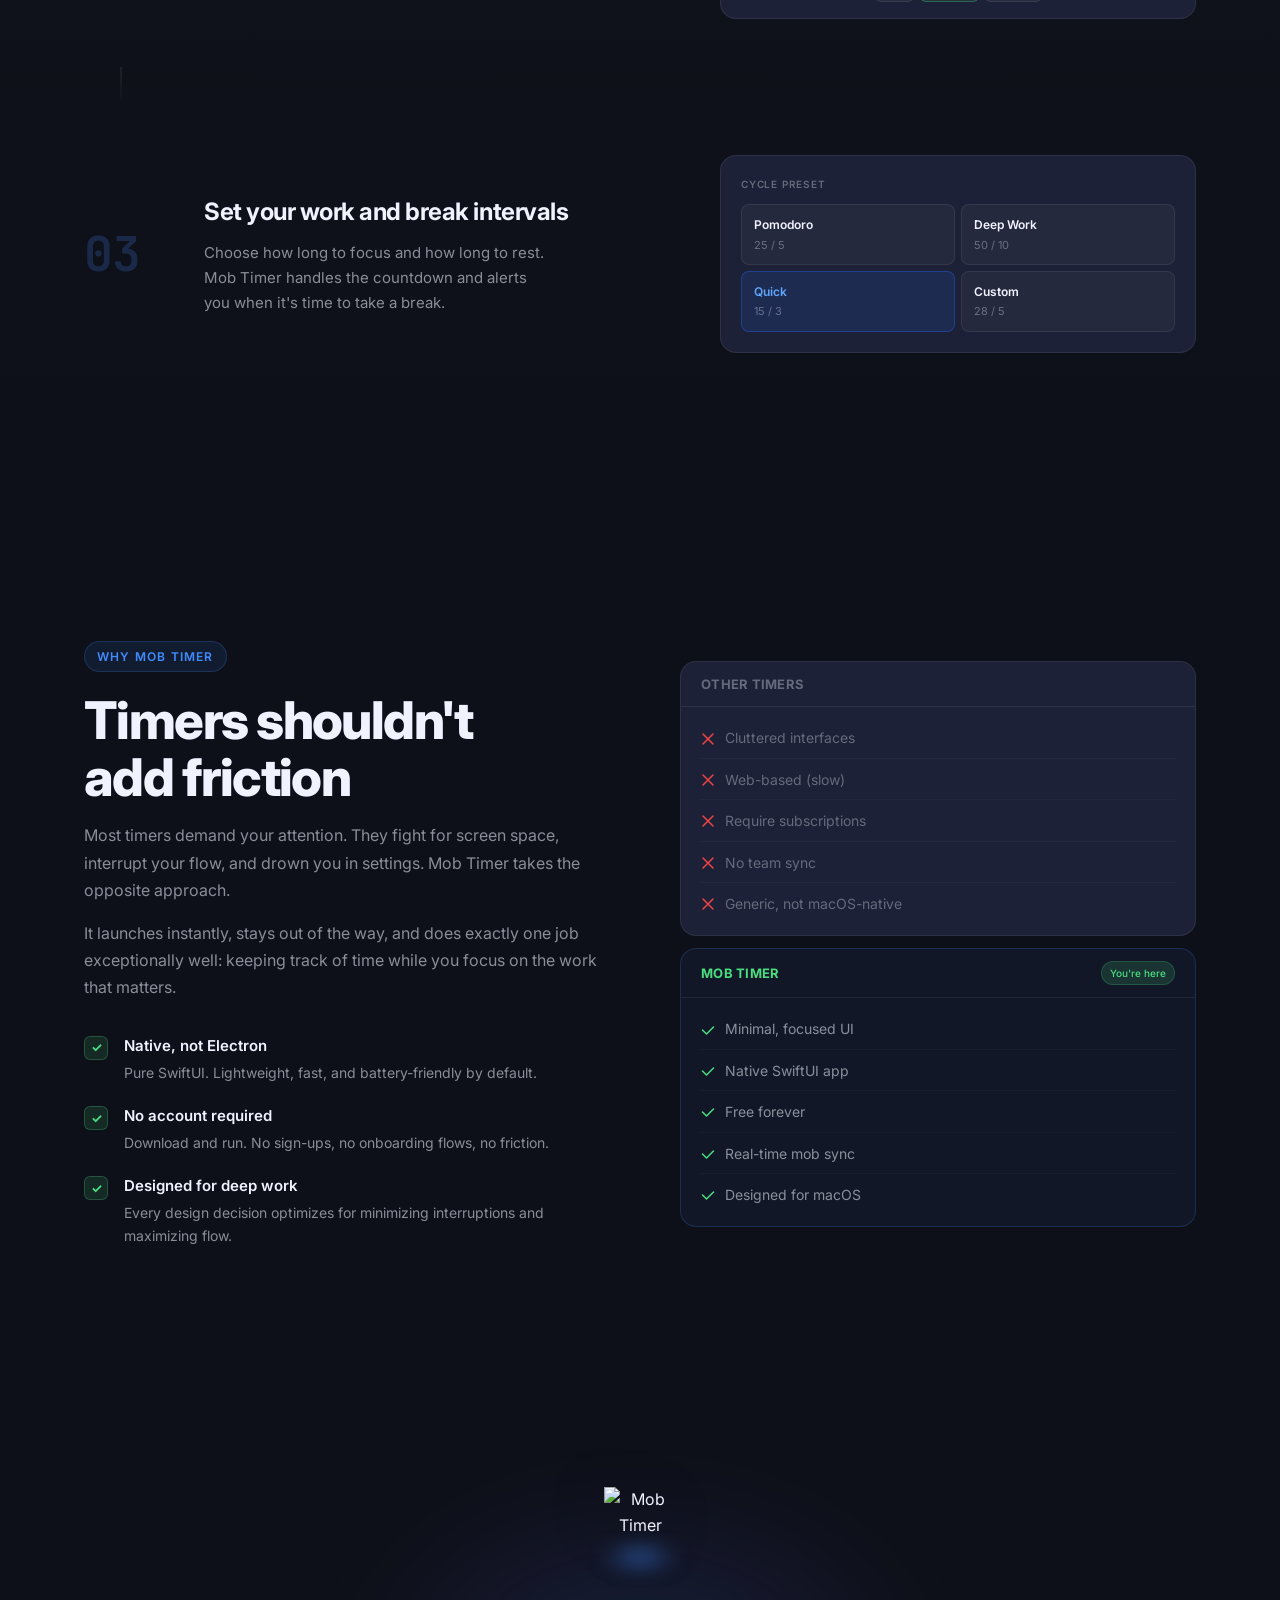
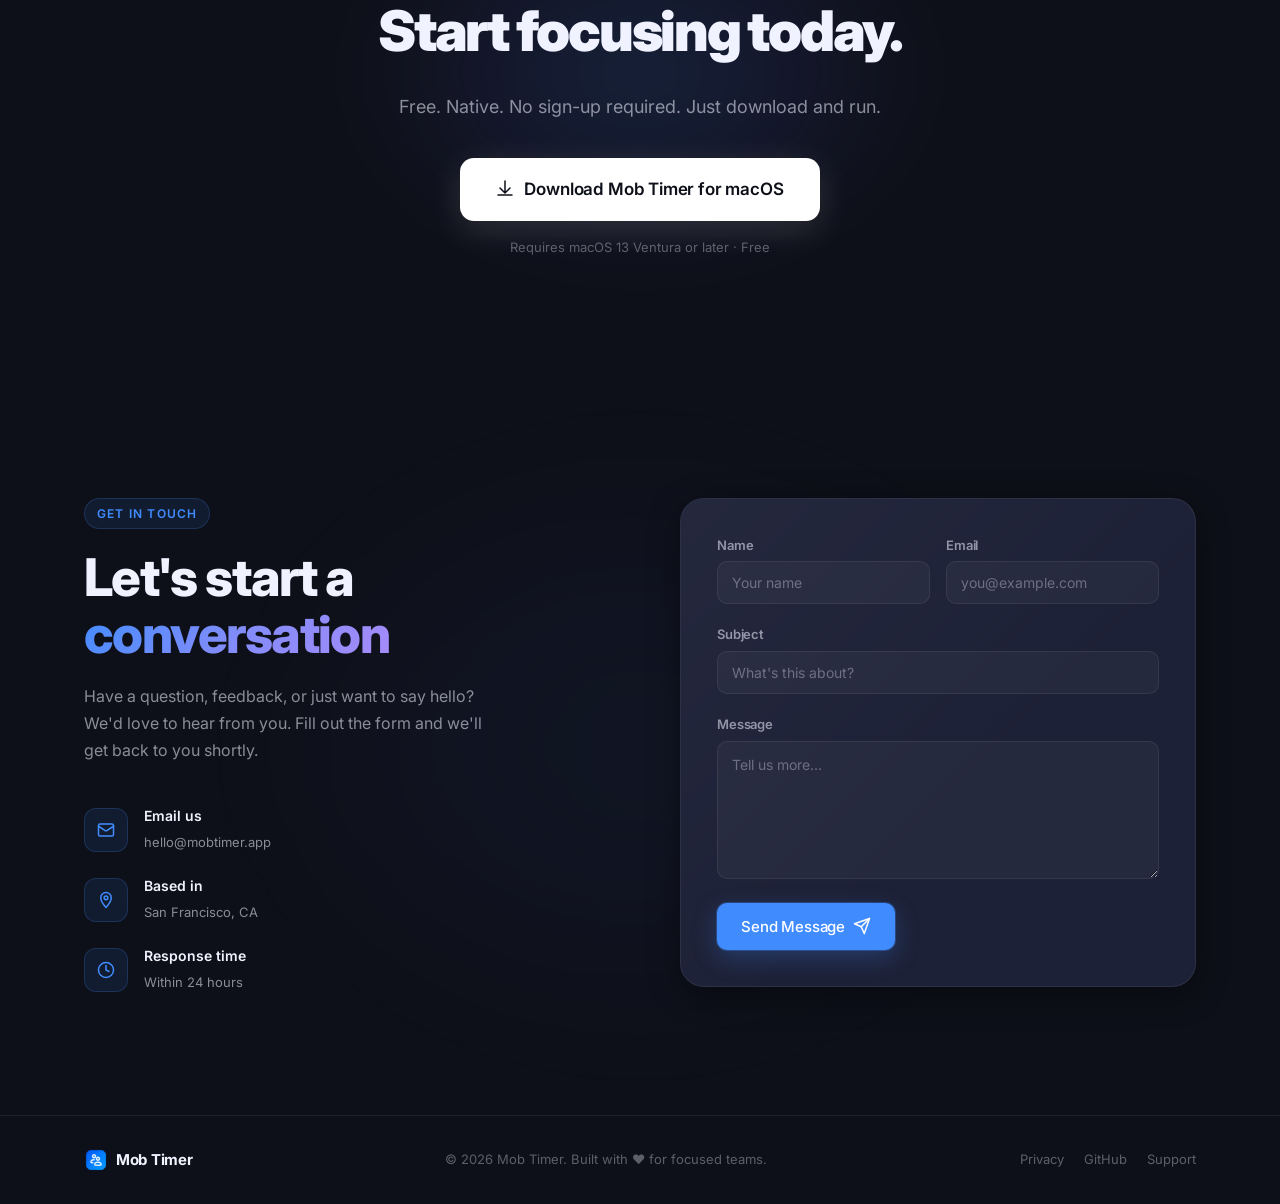
==== commit 4c56db61: "Publish: prefix root-relative paths with /klar-mobtimer for GitHub Pages" ====
--- a/index.html
+++ b/index.html
@@ -1,6 +1,4 @@
-<!DOCTYPE html>
-<html lang="en" data-theme="dark">
-  <head>
+<!DOCTYPE html><html lang="en" data-theme="dark"><head>
     <meta charset="UTF-8">
     <meta name="viewport" content="width=device-width, initial-scale=1.0">
     <link rel="icon" type="image/png" sizes="32x32" href="images/logo.png">
@@ -16,13 +14,13 @@
         (window.vaq = window.vaq || []).push(arguments);
       };
     </script>
-    <script defer="" src="/_vercel/insights/script.js"></script>
+    <script defer="" src="/klar-mobtimer/_vercel/insights/script.js"></script>
   </head>
   <body>
     <nav class="nav" id="nav">
       <div class="nav-inner">
         <a href="#" class="nav-logo">
-          <img src="/images/logo.png" alt="Mob Timer" width="28" height="28">
+          <img src="/klar-mobtimer/images/logo.png" alt="Mob Timer" width="28" height="28">
           <span>Mob Timer</span>
         </a>
         <button class="nav-toggle" id="nav-toggle" aria-label="Toggle navigation" aria-expanded="false">
@@ -82,7 +80,7 @@
         <div class="hero-content">
           <div class="hero-badge"><span class="badge-dot"></span>Native macOS · Free Download</div>
 
-          <h1 class="hero-title" data-klar-edit>The timer that<br><span class="gradient-text">gets out of your way</span></h1>
+          <h1 class="hero-title" data-klar-edit="">The timer that<br><span class="gradient-text">gets out of your way</span></h1>
 
           <p class="hero-subtitle">Mob Timer is a minimal macOS timer built for deep focus sessions and collaborative
             mob programming. Start in seconds. Stay in the zone.</p>
@@ -94,7 +92,7 @@
               </svg>
               Download for Mac
             </a>
-            <a href="/assets/Mob Timer.dmg" download="" class="btn btn-ghost btn-lg">
+            <a href="/klar-mobtimer/assets/Mob Timer.dmg" download="" class="btn btn-ghost btn-lg">
               See features
               <svg width="14" height="14" viewBox="0 0 14 14" fill="none">
                 <path d="M2 7h10M7 2l5 5-5 5" stroke="currentColor" stroke-width="1.5" stroke-linecap="round" stroke-linejoin="round"></path>
@@ -122,7 +120,7 @@
               </div>
             </div>
             <div class="window-body mob-window-body">
-              <img src="/images/app-screenshot.png" alt="Mob Timer app" class="app-screenshot">
+              <img src="/klar-mobtimer/images/app-screenshot.png" alt="Mob Timer app" class="app-screenshot">
               <div class="screenshot-time-overlay" id="screenshot-timer">
                 07:28
               </div>
@@ -180,7 +178,7 @@
               turn it is.
             </p>
 
-            <div class="mob-steps" data-klar-list>
+            <div class="mob-steps" data-klar-list="">
               <div class="mob-step">
                 <div class="mob-step-num">1</div>
                 <div>
@@ -209,7 +207,7 @@
               </div>
             </div>
 
-            <div class="mob-tags" data-list><span class="mob-tag">Real-time sync</span>
+            <div class="mob-tags" data-list=""><span class="mob-tag">Real-time sync</span>
               <span class="mob-tag">Persistent named sessions</span>
               <span class="mob-tag">Auto-rotation</span>
             </div>
@@ -320,7 +318,7 @@
             </ul>
           </div>
           <div class="app-showcase-visual">
-            <img src="/images/app-break-timer.png" alt="Mob Timer Break Timer" class="app-showcase-img">
+            <img src="/klar-mobtimer/images/app-break-timer.png" alt="Mob Timer Break Timer" class="app-showcase-img">
           </div>
         </div>
       </div>
@@ -856,7 +854,7 @@
       <div class="container">
         <div class="cta-content">
           <div class="cta-icon">
-            <img src="/images/logo-large.png" alt="Mob Timer" width="72" height="72" style="filter: drop-shadow(0 12px 24px rgba(0, 0, 0, 0.5))">
+            <img src="/klar-mobtimer/images/logo-large.png" alt="Mob Timer" width="72" height="72" style="filter: drop-shadow(0 12px 24px rgba(0, 0, 0, 0.5))">
           </div>
           <h2 class="cta-title">Start focusing today.</h2>
           <p class="cta-subtitle">
@@ -1274,6 +1272,6 @@
       </div>
     </div>
 
-    <script src="/script.js"></script>
-  </body>
-</html>+    <script src="/klar-mobtimer/script.js"></script>
+  
+</body></html>
